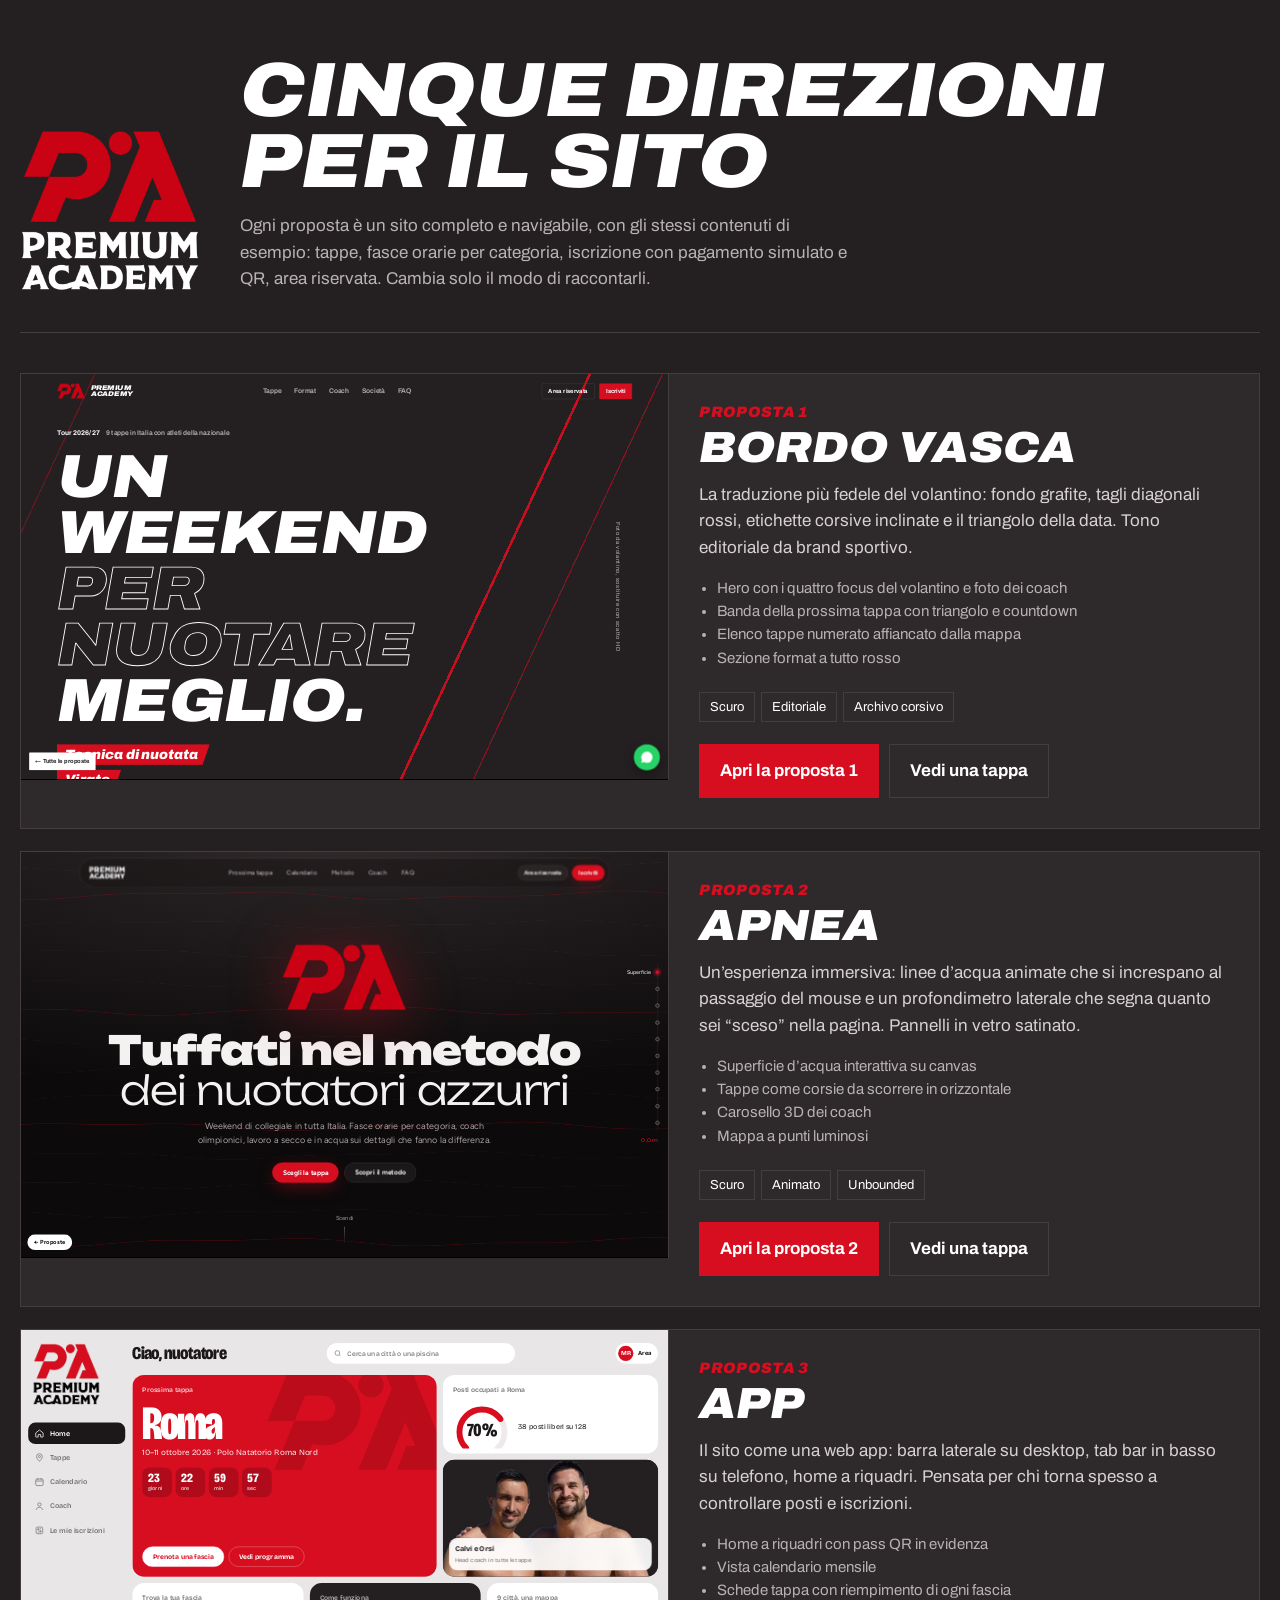
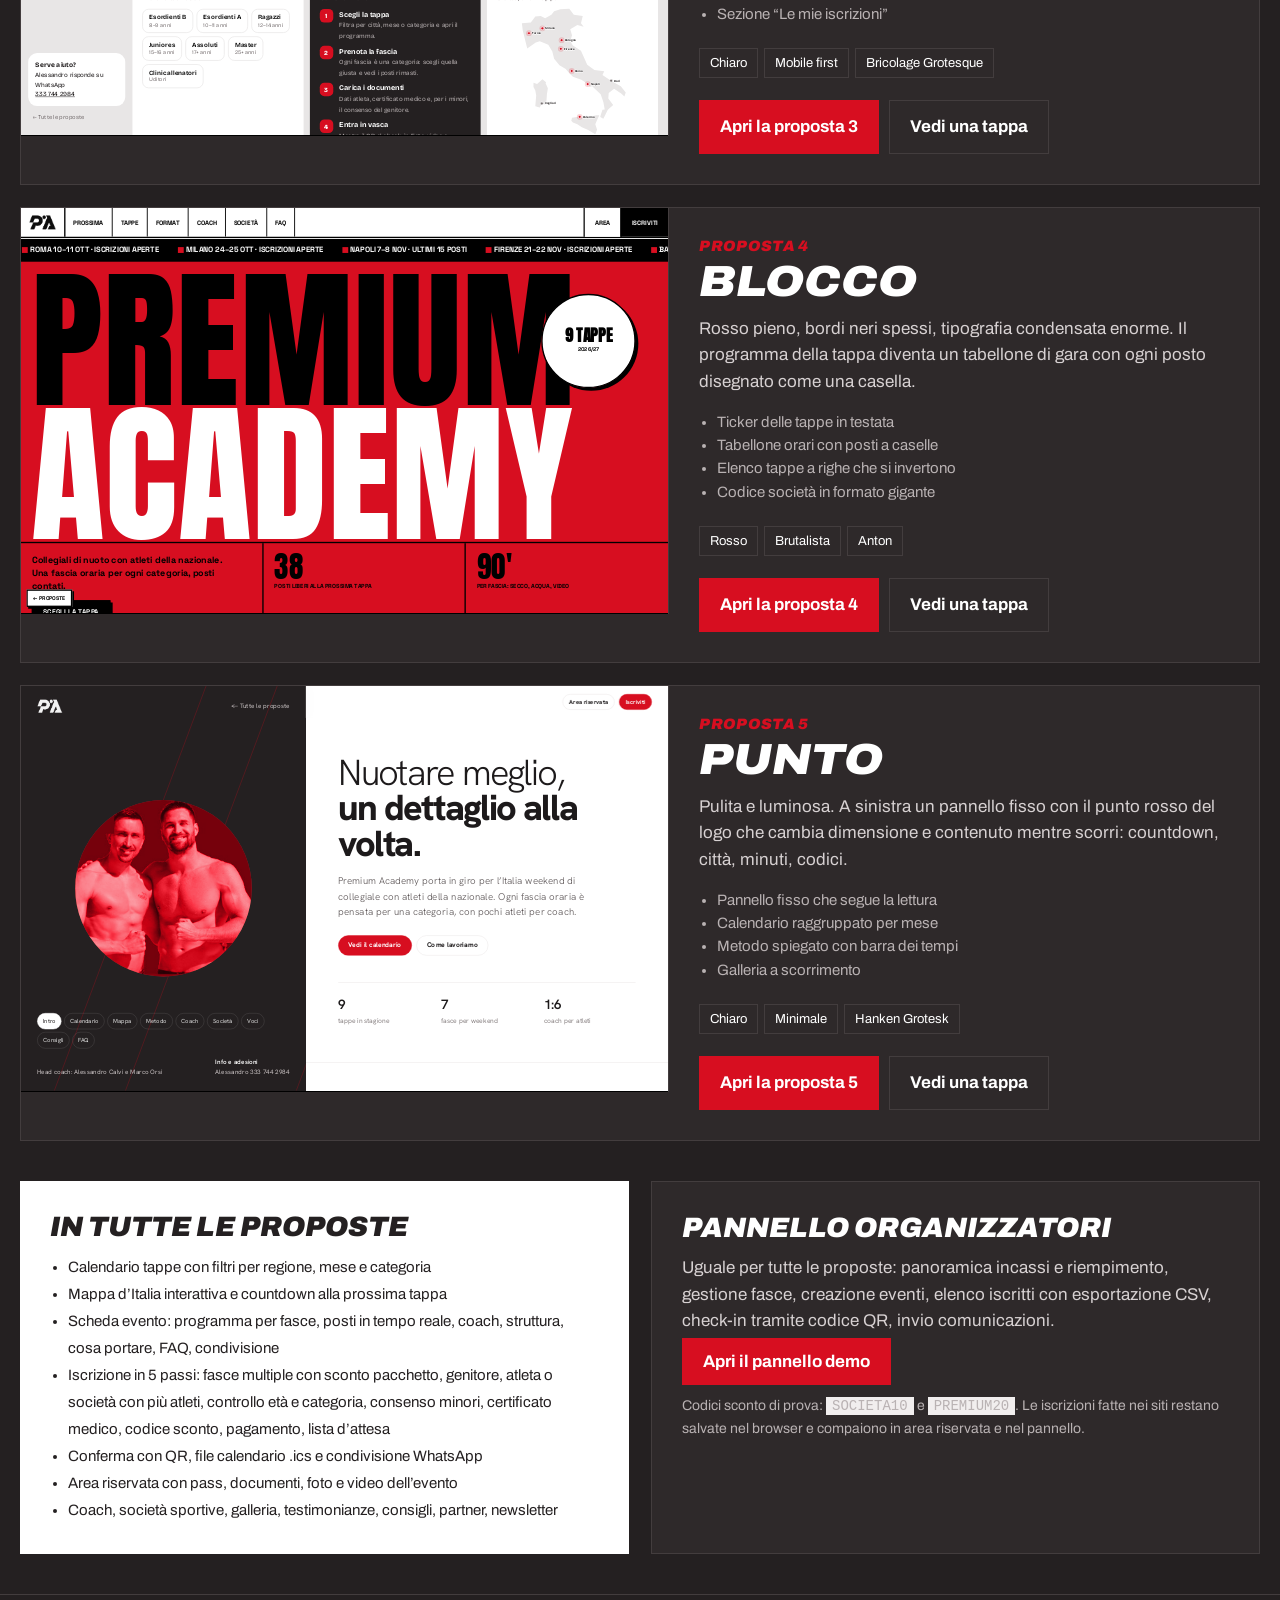
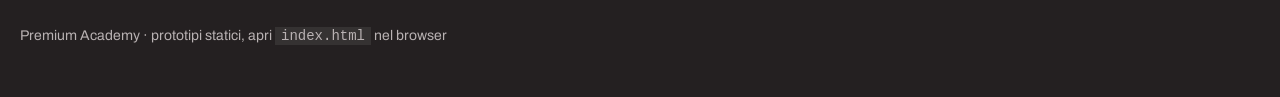
==== index.html @ de27ae6e "Initial commit" ====
<!doctype html>
<html lang="it">
<head>
<meta charset="utf-8">
<meta name="viewport" content="width=device-width, initial-scale=1">
<title>Premium Academy · Proposte sito</title>
<link rel="icon" href="assets/img/mark.png">
<link rel="preconnect" href="https://fonts.googleapis.com"><link rel="preconnect" href="https://fonts.gstatic.com" crossorigin>
<link href="https://fonts.googleapis.com/css2?family=Archivo:ital,wdth,wght@0,62..125,400..900;1,62..125,700..900&display=swap" rel="stylesheet">
<style>
:root{--g:#242021;--g2:#2e292a;--red:#d70e20;--fog:#b9b2b3;--line:#433d3e}
*{box-sizing:border-box}
body{margin:0;background:var(--g);color:#fff;font:400 17px/1.55 'Archivo',system-ui,sans-serif;-webkit-font-smoothing:antialiased}
a{color:inherit}
.wrap{width:min(1240px,100% - 40px);margin:auto}
header{padding:56px 0 40px;display:grid;grid-template-columns:auto 1fr;gap:40px;align-items:end;border-bottom:1px solid var(--line)}
header img{width:180px;display:block}
header h1{font:900 italic clamp(40px,6vw,86px)/.92 'Archivo';font-stretch:112%;text-transform:uppercase;margin:0 0 16px}
header p{margin:0;color:var(--fog);max-width:62ch}
@media (max-width:760px){header{grid-template-columns:1fr;gap:20px}header img{width:130px}}
.list{display:grid;gap:22px;padding:40px 0}
.p{display:grid;grid-template-columns:1.1fr 1fr;gap:0;background:var(--g2);border:1px solid var(--line);overflow:hidden}
.prev{position:relative;aspect-ratio:16/10;overflow:hidden;background:#000;border-right:1px solid var(--line)}
.prev iframe{position:absolute;left:0;top:0;width:1440px;height:900px;border:0;transform-origin:0 0;pointer-events:none}
.prev a{position:absolute;inset:0;z-index:2}
.info{padding:30px;display:flex;flex-direction:column}
.info .n{font:900 italic 15px 'Archivo';color:var(--red);text-transform:uppercase;letter-spacing:.02em}
.info h2{font:900 italic clamp(30px,3.4vw,46px)/1 'Archivo';font-stretch:110%;text-transform:uppercase;margin:6px 0 12px}
.info p{margin:0 0 16px;color:#d7d1d2}
.info ul{margin:0 0 22px;padding-left:18px;color:var(--fog);font-size:15px}
.info .tags{display:flex;gap:6px;flex-wrap:wrap;margin-bottom:22px}
.info .tags span{font-size:13px;border:1px solid var(--line);padding:4px 10px}
.btns{display:flex;gap:10px;margin-top:auto;flex-wrap:wrap}
.btn{background:var(--red);color:#fff;text-decoration:none;font-weight:700;padding:13px 20px;border:1px solid var(--red)}
.btn:hover{background:#a50a18}
.btn.g{background:none;border-color:var(--line)}
.btn.g:hover{border-color:#fff}
@media (max-width:900px){.p{grid-template-columns:1fr}.prev{border-right:0;border-bottom:1px solid var(--line)}}
.extra{display:grid;grid-template-columns:1fr 1fr;gap:22px;padding:0 0 40px}
.box{background:#fff;color:var(--g);padding:30px}
.box.dark{background:var(--g2);color:#fff;border:1px solid var(--line)}
.box h3{font:900 italic 28px 'Archivo';text-transform:uppercase;margin:0 0 12px}
.box ul{padding-left:18px;margin:0;font-size:15px;line-height:1.8}
@media (max-width:900px){.extra{grid-template-columns:1fr}}
footer{padding:30px 0 50px;color:var(--fog);font-size:14px;border-top:1px solid var(--line)}
code{background:rgba(255,255,255,.08);padding:1px 6px}
.box code{background:#f1eeee}
</style>
</head>
<body>
<div class="wrap">
  <header>
    <img src="assets/img/logo-light.png" alt="Premium Academy">
    <div><h1>Cinque direzioni per il sito</h1><p>Ogni proposta è un sito completo e navigabile, con gli stessi contenuti di esempio: tappe, fasce orarie per categoria, iscrizione con pagamento simulato e QR, area riservata. Cambia solo il modo di raccontarli.</p></div>
  </header>

  <div class="list" id="list"></div>

  <div class="extra">
    <div class="box">
      <h3>In tutte le proposte</h3>
      <ul>
        <li>Calendario tappe con filtri per regione, mese e categoria</li>
        <li>Mappa d’Italia interattiva e countdown alla prossima tappa</li>
        <li>Scheda evento: programma per fasce, posti in tempo reale, coach, struttura, cosa portare, FAQ, condivisione</li>
        <li>Iscrizione in 5 passi: fasce multiple con sconto pacchetto, genitore, atleta o società con più atleti, controllo età e categoria, consenso minori, certificato medico, codice sconto, pagamento, lista d’attesa</li>
        <li>Conferma con QR, file calendario .ics e condivisione WhatsApp</li>
        <li>Area riservata con pass, documenti, foto e video dell’evento</li>
        <li>Coach, società sportive, galleria, testimonianze, consigli, partner, newsletter</li>
      </ul>
    </div>
    <div class="box dark">
      <h3>Pannello organizzatori</h3>
      <p style="color:#d7d1d2;margin:0 0 14px">Uguale per tutte le proposte: panoramica incassi e riempimento, gestione fasce, creazione eventi, elenco iscritti con esportazione CSV, check-in tramite codice QR, invio comunicazioni.</p>
      <a class="btn" href="admin/index.html">Apri il pannello demo</a>
      <p style="color:var(--fog);font-size:14px;margin:20px 0 0">Codici sconto di prova: <code>SOCIETA10</code> e <code>PREMIUM20</code>. Le iscrizioni fatte nei siti restano salvate nel browser e compaiono in area riservata e nel pannello.</p>
    </div>
  </div>

</div>
<footer><div class="wrap">Premium Academy · prototipi statici, apri <code>index.html</code> nel browser</div></footer>

<script>
const P=[
  {n:'Proposta 1',slug:'proposta-1',t:'Bordo vasca',d:'La traduzione più fedele del volantino: fondo grafite, tagli diagonali rossi, etichette corsive inclinate e il triangolo della data. Tono editoriale da brand sportivo.',f:['Hero con i quattro focus del volantino e foto dei coach','Banda della prossima tappa con triangolo e countdown','Elenco tappe numerato affiancato dalla mappa','Sezione format a tutto rosso'],tags:['Scuro','Editoriale','Archivo corsivo']},
  {n:'Proposta 2',slug:'proposta-2',t:'Apnea',d:'Un’esperienza immersiva: linee d’acqua animate che si increspano al passaggio del mouse e un profondimetro laterale che segna quanto sei “sceso” nella pagina. Pannelli in vetro satinato.',f:['Superficie d’acqua interattiva su canvas','Tappe come corsie da scorrere in orizzontale','Carosello 3D dei coach','Mappa a punti luminosi'],tags:['Scuro','Animato','Unbounded']},
  {n:'Proposta 3',slug:'proposta-3',t:'App',d:'Il sito come una web app: barra laterale su desktop, tab bar in basso su telefono, home a riquadri. Pensata per chi torna spesso a controllare posti e iscrizioni.',f:['Home a riquadri con pass QR in evidenza','Vista calendario mensile','Schede tappa con riempimento di ogni fascia','Sezione “Le mie iscrizioni”'],tags:['Chiaro','Mobile first','Bricolage Grotesque']},
  {n:'Proposta 4',slug:'proposta-4',t:'Blocco',d:'Rosso pieno, bordi neri spessi, tipografia condensata enorme. Il programma della tappa diventa un tabellone di gara con ogni posto disegnato come una casella.',f:['Ticker delle tappe in testata','Tabellone orari con posti a caselle','Elenco tappe a righe che si invertono','Codice società in formato gigante'],tags:['Rosso','Brutalista','Anton']},
  {n:'Proposta 5',slug:'proposta-5',t:'Punto',d:'Pulita e luminosa. A sinistra un pannello fisso con il punto rosso del logo che cambia dimensione e contenuto mentre scorri: countdown, città, minuti, codici.',f:['Pannello fisso che segue la lettura','Calendario raggruppato per mese','Metodo spiegato con barra dei tempi','Galleria a scorrimento'],tags:['Chiaro','Minimale','Hanken Grotesk']}
];
const list=document.getElementById('list');
list.innerHTML=P.map(p=>`<article class="p">
  <div class="prev"><iframe src="${p.slug}/index.html" title="Anteprima ${p.n}" loading="lazy" tabindex="-1" aria-hidden="true"></iframe><a href="${p.slug}/index.html" aria-label="Apri ${p.n}"></a></div>
  <div class="info"><span class="n">${p.n}</span><h2>${p.t}</h2><p>${p.d}</p><ul>${p.f.map(x=>`<li>${x}</li>`).join('')}</ul><div class="tags">${p.tags.map(x=>`<span>${x}</span>`).join('')}</div>
  <div class="btns"><a class="btn" href="${p.slug}/index.html">Apri la ${p.n.toLowerCase()}</a><a class="btn g" href="${p.slug}/index.html#evento=roma-2026">Vedi una tappa</a></div></div></article>`).join('');
function fit(){document.querySelectorAll('.prev').forEach(b=>{b.querySelector('iframe').style.transform=`scale(${b.clientWidth/1440})`})}
addEventListener('resize',fit);fit();
</script>
</body>
</html>
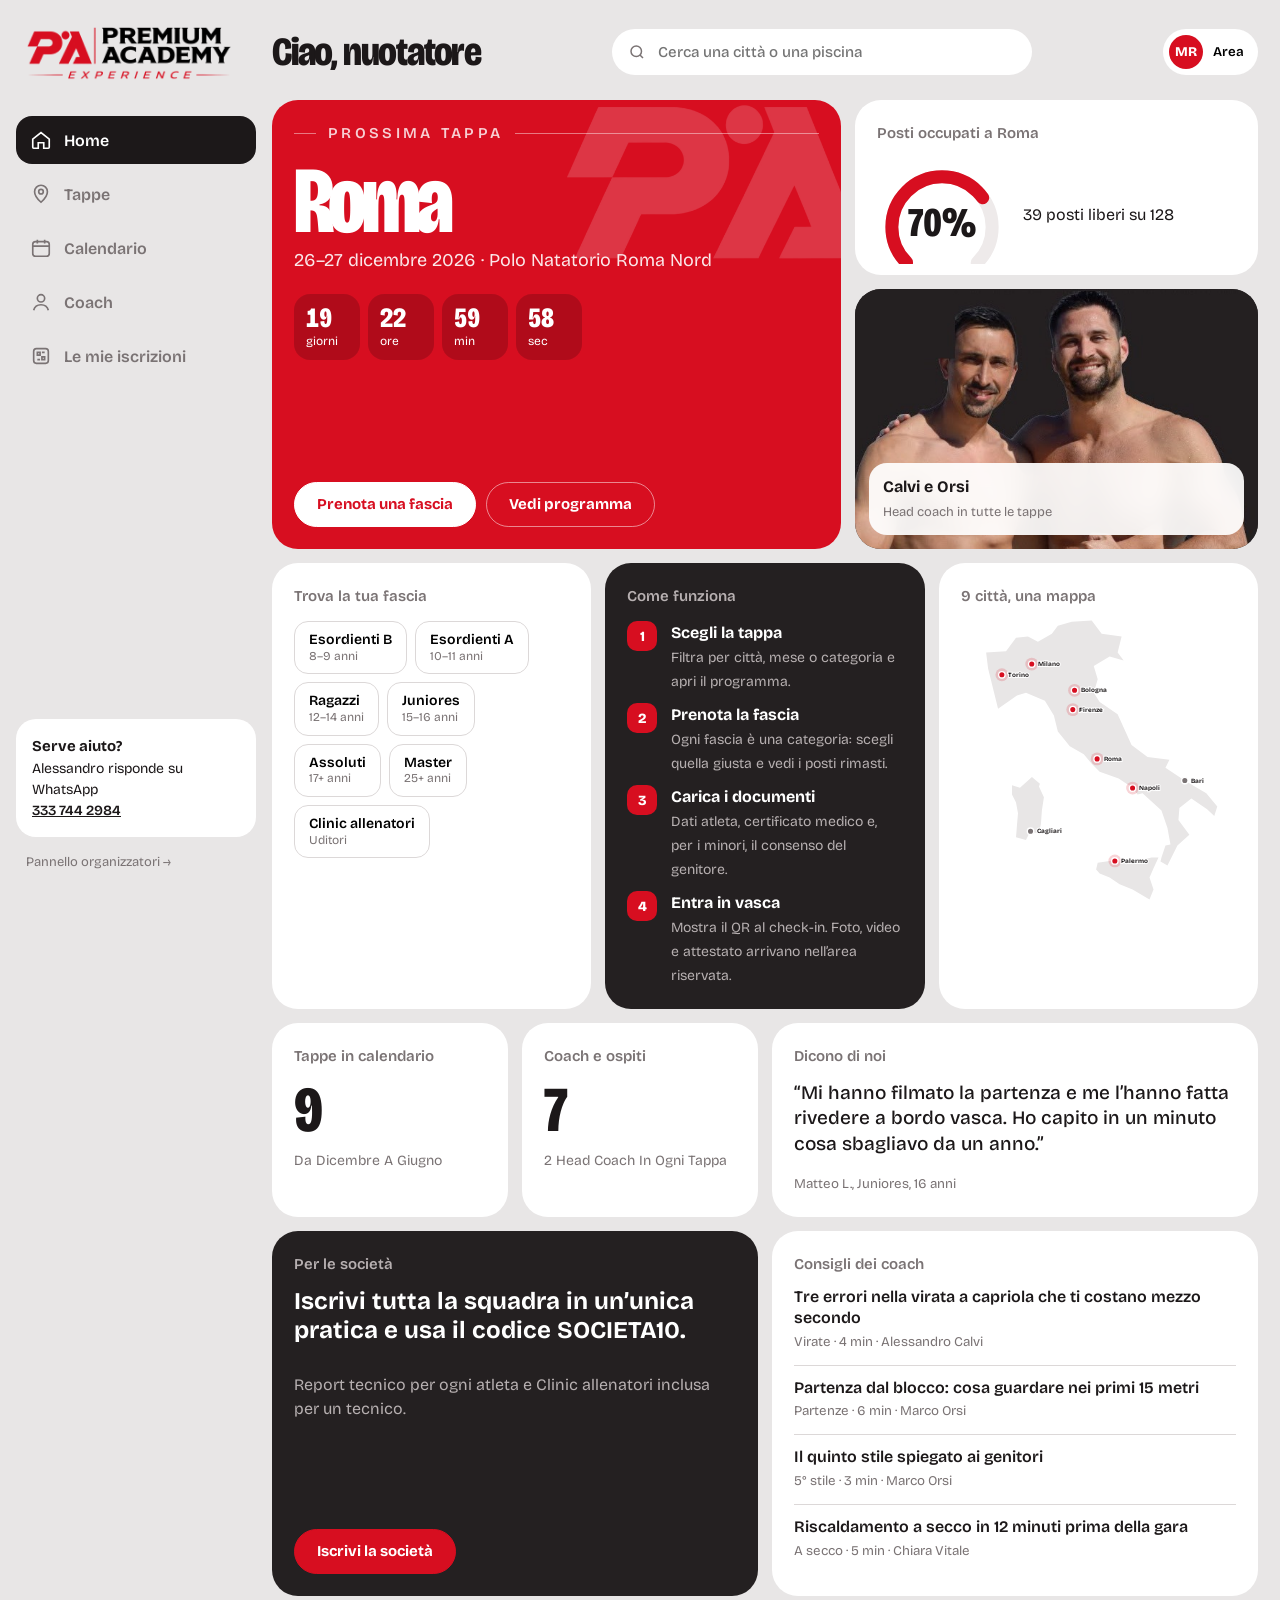
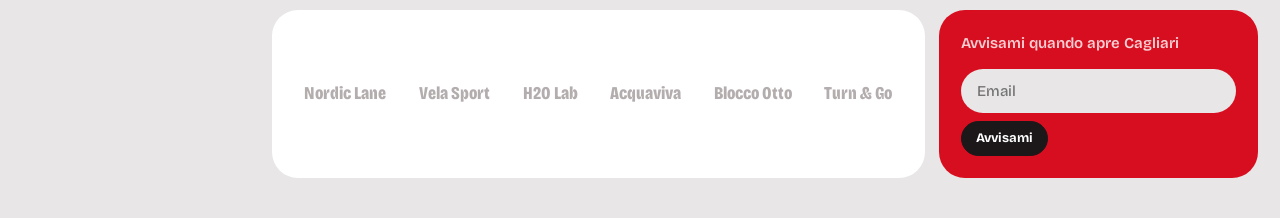
==== commit bda168a6: "pa" ====
--- a/index.html
+++ b/index.html
@@ -2,99 +2,379 @@
 <html lang="it">
 <head>
 <meta charset="utf-8">
-<meta name="viewport" content="width=device-width, initial-scale=1">
-<title>Premium Academy · Proposte sito</title>
+<meta name="viewport" content="width=device-width, initial-scale=1, viewport-fit=cover">
+<meta name="theme-color" content="#e8e6e6">
+<title>Premium Academy Experience · Collegiali di nuoto in Italia</title>
+<meta name="description" content="Weekend di collegiale con atleti della nazionale, in tutta Italia. Ogni fascia oraria è dedicata a una categoria: scegli la tappa e prenota il tuo posto in vasca.">
+<meta property="og:title" content="Premium Academy Experience">
+<meta property="og:description" content="Collegiali di nuoto in tutta Italia con atleti della nazionale. Scegli la tappa e prenota la fascia della tua categoria.">
+<meta property="og:image" content="assets/img/logo-dark.png">
+<meta property="og:type" content="website">
 <link rel="icon" href="assets/img/mark.png">
 <link rel="preconnect" href="https://fonts.googleapis.com"><link rel="preconnect" href="https://fonts.gstatic.com" crossorigin>
-<link href="https://fonts.googleapis.com/css2?family=Archivo:ital,wdth,wght@0,62..125,400..900;1,62..125,700..900&display=swap" rel="stylesheet">
+<link href="https://fonts.googleapis.com/css2?family=Bricolage+Grotesque:opsz,wdth,wght@12..96,75..100,400..800&display=swap" rel="stylesheet">
+<link rel="stylesheet" href="assets/css/core.css">
 <style>
-:root{--g:#242021;--g2:#2e292a;--red:#d70e20;--fog:#b9b2b3;--line:#433d3e}
+:root{
+  --paper:#e8e6e6; --tile:#fff; --ink:#1c1819; --graph:#242021; --red:#d70e20; --mute:#7a7374; --line:#dcd8d8;
+  --pa-bg:#fff; --pa-surface:#f1efef; --pa-fg:#1c1819; --pa-muted:#7a7374; --pa-line:#e3dfdf;
+  --pa-radius:28px; --pa-display:'Bricolage Grotesque',sans-serif; --pa-body:'Bricolage Grotesque',sans-serif; --pa-display-style:normal; --pa-display-weight:800;
+  --pa-map-land:#e8e6e6;
+  --r:26px;
+}
 *{box-sizing:border-box}
-body{margin:0;background:var(--g);color:#fff;font:400 17px/1.55 'Archivo',system-ui,sans-serif;-webkit-font-smoothing:antialiased}
+body{margin:0;background:var(--paper);color:var(--ink);font:400 16px/1.5 'Bricolage Grotesque',system-ui,sans-serif;-webkit-font-smoothing:antialiased;font-variation-settings:'opsz' 16}
 a{color:inherit}
-.wrap{width:min(1240px,100% - 40px);margin:auto}
-header{padding:56px 0 40px;display:grid;grid-template-columns:auto 1fr;gap:40px;align-items:end;border-bottom:1px solid var(--line)}
-header img{width:180px;display:block}
-header h1{font:900 italic clamp(40px,6vw,86px)/.92 'Archivo';font-stretch:112%;text-transform:uppercase;margin:0 0 16px}
-header p{margin:0;color:var(--fog);max-width:62ch}
-@media (max-width:760px){header{grid-template-columns:1fr;gap:20px}header img{width:130px}}
-.list{display:grid;gap:22px;padding:40px 0}
-.p{display:grid;grid-template-columns:1.1fr 1fr;gap:0;background:var(--g2);border:1px solid var(--line);overflow:hidden}
-.prev{position:relative;aspect-ratio:16/10;overflow:hidden;background:#000;border-right:1px solid var(--line)}
-.prev iframe{position:absolute;left:0;top:0;width:1440px;height:900px;border:0;transform-origin:0 0;pointer-events:none}
-.prev a{position:absolute;inset:0;z-index:2}
-.info{padding:30px;display:flex;flex-direction:column}
-.info .n{font:900 italic 15px 'Archivo';color:var(--red);text-transform:uppercase;letter-spacing:.02em}
-.info h2{font:900 italic clamp(30px,3.4vw,46px)/1 'Archivo';font-stretch:110%;text-transform:uppercase;margin:6px 0 12px}
-.info p{margin:0 0 16px;color:#d7d1d2}
-.info ul{margin:0 0 22px;padding-left:18px;color:var(--fog);font-size:15px}
-.info .tags{display:flex;gap:6px;flex-wrap:wrap;margin-bottom:22px}
-.info .tags span{font-size:13px;border:1px solid var(--line);padding:4px 10px}
-.btns{display:flex;gap:10px;margin-top:auto;flex-wrap:wrap}
-.btn{background:var(--red);color:#fff;text-decoration:none;font-weight:700;padding:13px 20px;border:1px solid var(--red)}
-.btn:hover{background:#a50a18}
-.btn.g{background:none;border-color:var(--line)}
-.btn.g:hover{border-color:#fff}
-@media (max-width:900px){.p{grid-template-columns:1fr}.prev{border-right:0;border-bottom:1px solid var(--line)}}
-.extra{display:grid;grid-template-columns:1fr 1fr;gap:22px;padding:0 0 40px}
-.box{background:#fff;color:var(--g);padding:30px}
-.box.dark{background:var(--g2);color:#fff;border:1px solid var(--line)}
-.box h3{font:900 italic 28px 'Archivo';text-transform:uppercase;margin:0 0 12px}
-.box ul{padding-left:18px;margin:0;font-size:15px;line-height:1.8}
-@media (max-width:900px){.extra{grid-template-columns:1fr}}
-footer{padding:30px 0 50px;color:var(--fog);font-size:14px;border-top:1px solid var(--line)}
-code{background:rgba(255,255,255,.08);padding:1px 6px}
-.box code{background:#f1eeee}
+button{font-family:inherit}
+.app{display:grid;grid-template-columns:272px 1fr;min-height:100dvh}
+
+/* sidebar */
+.side{position:sticky;top:0;height:100dvh;padding:26px 16px 22px;display:flex;flex-direction:column;gap:6px}
+.side .logo{display:block;padding:0 10px 30px}
+.side .logo img{width:206px;display:block}
+.tab{display:flex;align-items:center;gap:12px;width:100%;padding:13px 14px;border-radius:16px;border:0;background:none;color:var(--mute);font-size:16px;font-weight:600;cursor:pointer;text-align:left}
+.tab svg{width:22px;height:22px;flex:none;stroke:currentColor;fill:none;stroke-width:1.8}
+.tab:hover{color:var(--ink);background:rgba(0,0,0,.04)}
+.tab[aria-current="page"]{background:var(--ink);color:#fff}
+.side .bottom{margin-top:auto;display:grid;gap:10px}
+.side .help{background:var(--tile);border-radius:20px;padding:16px;font-size:14px}
+.side .help b{display:block;font-size:15px}
+.side .help a{font-weight:600}
+.back{font-size:13px;color:var(--mute);text-decoration:none;padding:6px 10px}
+.back:hover{color:var(--red)}
+
+main{padding:22px 22px 40px 0;min-width:0}
+.top{display:flex;align-items:center;justify-content:space-between;gap:16px;margin-bottom:18px}
+.top h1{margin:0;font-size:clamp(28px,3.2vw,40px);font-weight:800;letter-spacing:-.03em;font-variation-settings:'opsz' 96,'wdth' 85}
+.top .search{flex:1;max-width:420px;position:relative}
+.top .search input{width:100%;padding:14px 18px 14px 46px;border-radius:999px;border:0;background:var(--tile);font:500 15px 'Bricolage Grotesque';color:var(--ink)}
+.top .search svg{position:absolute;left:16px;top:50%;transform:translateY(-50%);width:18px;stroke:var(--mute);fill:none;stroke-width:2}
+.me{display:flex;align-items:center;gap:10px;background:var(--tile);border:0;padding:6px 14px 6px 6px;border-radius:999px;cursor:pointer;font-weight:600}
+.me i{width:34px;height:34px;border-radius:50%;background:var(--red);color:#fff;display:grid;place-items:center;font-style:normal;font-weight:800}
+
+.view{display:none}
+.view.is-on{display:block;animation:vin .35s cubic-bezier(.2,.8,.2,1)}
+@keyframes vin{from{opacity:0;transform:translateY(8px)}}
+
+/* bento */
+.bento{display:grid;grid-template-columns:repeat(12,1fr);grid-auto-rows:minmax(118px,auto);gap:14px}
+.t{background:var(--tile);border-radius:var(--r);padding:22px;position:relative;overflow:hidden;min-width:0}
+.t h2{margin:0;font-size:15px;font-weight:600;color:var(--mute)}
+.t.dark{background:var(--graph);color:#fff}
+.t.dark h2{color:#b7b0b1}
+.t.red{background:var(--red);color:#fff}
+.t.red h2{color:rgba(255,255,255,.8)}
+.t.link{cursor:pointer;transition:transform .2s}
+.t.link:hover{transform:translateY(-3px)}
+.span-7{grid-column:span 7}.span-5{grid-column:span 5}.span-4{grid-column:span 4}.span-3{grid-column:span 3}.span-8{grid-column:span 8}.span-6{grid-column:span 6}
+.row-2{grid-row:span 2}.row-3{grid-row:span 3}
+
+.hero-t{display:flex;flex-direction:column;justify-content:space-between;min-height:390px}
+.hero-t .city{font-size:clamp(56px,7.4vw,118px);font-weight:800;line-height:.85;letter-spacing:-.05em;font-variation-settings:'opsz' 96,'wdth' 75;margin:16px 0 6px}
+.hero-t .sub{font-size:18px;opacity:.9}
+.hero-t .mark{position:absolute;right:-30px;top:-14px;width:54%;opacity:.17}
+/* ripresa del filetto "— EXPERIENCE —" del marchio */
+.rule{display:flex;align-items:center;gap:12px;margin:0;font-size:13px;font-weight:600;letter-spacing:.22em;text-transform:uppercase;color:rgba(255,255,255,.9)}
+.rule::before,.rule::after{content:'';height:1px;background:currentColor;opacity:.55}
+.rule::before{width:22px;flex:none}
+.rule::after{flex:1}
+.cd{display:flex;gap:8px;margin:20px 0}
+.cd div{background:rgba(0,0,0,.18);border-radius:16px;padding:10px 12px;min-width:66px;font-size:12px}
+.cd b{display:block;font-size:28px;font-weight:800;line-height:1;font-variant-numeric:tabular-nums;font-variation-settings:'wdth' 75}
+.hero-t .act{display:flex;gap:10px;flex-wrap:wrap}
+.hero-t .pa-btn{background:#fff;color:var(--red);border-color:#fff}
+.hero-t .pa-btn.is-ghost{background:transparent;color:#fff;border-color:rgba(255,255,255,.5)}
+
+.gauge{display:grid;place-items:center;height:100%;padding-top:6px}
+.gauge svg{width:100%;max-width:220px}
+.gauge .v{font-size:44px;font-weight:800;fill:var(--ink);font-variation-settings:'wdth' 75}
+.gauge p{margin:4px 0 0;text-align:center;color:var(--mute);font-size:14px}
+.gauge-h .gauge{grid-template-columns:130px 1fr;justify-items:start;gap:16px;align-items:center}.gauge-h .gauge p{text-align:left;font-size:16px;color:var(--ink)}
+@media (max-width:860px){.gauge-h .gauge{grid-template-columns:1fr;justify-items:center}.gauge-h .gauge p{text-align:center}}
+
+.photo-t{padding:0;min-height:260px;background:#2b2728}
+.photo-t img{width:100%;height:100%;object-fit:cover;object-position:top;display:block;position:absolute;inset:0}
+.photo-t .cap{position:absolute;left:14px;right:14px;bottom:14px;background:rgba(255,255,255,.92);backdrop-filter:blur(10px);border-radius:18px;padding:12px 14px;color:var(--ink)}
+.photo-t .cap b{display:block}
+.photo-t .cap span{font-size:13px;color:var(--mute)}
+
+.cats{display:flex;flex-wrap:wrap;gap:8px;margin-top:14px}
+.cats button{border:1px solid var(--line);background:none;padding:10px 14px;border-radius:14px;font-size:14px;font-weight:600;cursor:pointer;text-align:left;line-height:1.2}
+.cats button small{display:block;font-weight:400;color:var(--mute);font-size:12px}
+.cats button:hover{border-color:var(--ink)}
+
+.mini-map{height:100%;display:grid;grid-template-rows:auto 1fr}
+.mini-map .pa-map{max-height:300px;margin:auto}
+.pa-pin-label{font-size:12px}
+
+.mine .row{display:flex;align-items:center;gap:12px;margin-top:14px}
+.mine .pa-qr{border-radius:10px;flex:none}
+.mine .row b{display:block;font-size:18px}
+.mine .row span{color:#b7b0b1;font-size:14px}
+
+.big-num{font-size:64px;font-weight:800;line-height:1;letter-spacing:-.04em;font-variation-settings:'wdth' 75;margin-top:10px}
+.quote-t p{font-size:19px;line-height:1.35;margin:12px 0 14px;font-weight:500}
+.quote-t small{color:var(--mute)}
+.steps-t ol{list-style:none;margin:14px 0 0;padding:0;display:grid;gap:10px;counter-reset:s}
+.steps-t li{counter-increment:s;display:grid;grid-template-columns:34px 1fr;gap:10px;align-items:start}
+.steps-t li::before{content:counter(s);width:30px;height:30px;border-radius:10px;background:var(--red);color:#fff;display:grid;place-items:center;font-weight:800;font-size:14px}
+.steps-t li b{display:block}
+.steps-t li span{color:#b7b0b1;font-size:14px}
+.news-t form{display:flex;gap:8px;margin-top:14px;flex-wrap:wrap}
+.news-t input{flex:1 1 180px;border:0;border-radius:999px;padding:13px 16px;font:500 15px 'Bricolage Grotesque';background:var(--paper)}
+.blog-t a{display:block;text-decoration:none;padding:12px 0;border-bottom:1px solid var(--line)}
+.blog-t a:last-child{border:0}
+.blog-t a b{display:block;font-weight:600;line-height:1.3}
+.blog-t a small{color:var(--mute)}
+.num-t p{margin:8px 0 0;color:var(--mute);font-size:14px;text-transform:capitalize}
+.club-t{display:flex;flex-direction:column}
+.club-t .pa-btn{align-self:flex-start;margin-top:auto}
+.spons-t{display:flex;align-items:center;justify-content:space-around;flex-wrap:wrap;gap:12px}
+.spons-t span{font-weight:800;color:#b3adae;font-size:18px;font-variation-settings:'wdth' 75}
+
+@media (max-width:1180px){
+  .span-7,.span-8{grid-column:span 12}.span-5,.span-4,.span-6{grid-column:span 6}.span-3{grid-column:span 6}
+  .row-3{grid-row:span 2}
+}
+
+/* vista tappe */
+.filterbar{display:flex;gap:8px;flex-wrap:wrap;margin-bottom:16px}
+.filterbar select{border:0;background:var(--tile);border-radius:999px;padding:12px 16px;font:600 14px 'Bricolage Grotesque';color:var(--ink)}
+.seg{display:inline-flex;background:var(--tile);border-radius:999px;padding:4px}
+.seg button{border:0;background:none;padding:9px 16px;border-radius:999px;font-weight:600;cursor:pointer;color:var(--mute)}
+.seg button[aria-pressed="true"]{background:var(--ink);color:#fff}
+.cards{display:grid;grid-template-columns:repeat(auto-fill,minmax(290px,1fr));gap:14px}
+.ecard{display:flex;flex-direction:column;border:0;text-align:left;cursor:pointer;padding:0;color:inherit}
+.ecard .head{display:flex;justify-content:space-between;align-items:flex-start;padding:20px 20px 0}
+.ecard .datebox{background:var(--paper);border-radius:18px;padding:10px 12px;text-align:center;min-width:72px}
+.ecard .datebox b{display:block;font-size:26px;font-weight:800;line-height:1;font-variation-settings:'wdth' 75}
+.ecard .datebox small{font-size:12px;font-weight:700;color:var(--red)}
+.ecard .body{padding:16px 20px 20px}
+.ecard h3{margin:0;font-size:30px;font-weight:800;letter-spacing:-.03em;font-variation-settings:'wdth' 80}
+.ecard p{margin:2px 0 14px;color:var(--mute);font-size:14px}
+.ecard .slotsmini{display:flex;gap:4px;margin-bottom:10px}
+.ecard .slotsmini i{flex:1;height:26px;border-radius:6px;background:var(--paper);position:relative;overflow:hidden}
+.ecard .slotsmini i::after{content:'';position:absolute;left:0;bottom:0;right:0;height:var(--h);background:var(--red);opacity:.85}
+.ecard .foot{display:flex;justify-content:space-between;align-items:center;font-size:14px;color:var(--mute)}
+.ecard .foot b{color:var(--ink)}
+.list-empty{padding:40px;background:var(--tile);border-radius:var(--r);text-align:center}
+
+/* calendario */
+.cal{display:grid;grid-template-columns:1fr 340px;gap:14px}
+.cal-head{display:flex;justify-content:space-between;align-items:center;margin-bottom:14px}
+.cal-head h2{margin:0;font-size:28px;text-transform:capitalize;font-weight:800;color:var(--ink)}
+.cal-head div{display:flex;gap:6px}
+.cal-head button{width:42px;height:42px;border-radius:50%;border:0;background:var(--paper);font-size:18px;cursor:pointer}
+.grid7{display:grid;grid-template-columns:repeat(7,1fr);gap:6px}
+.grid7 .dn{font-size:12px;color:var(--mute);text-align:center;padding:6px 0;font-weight:600}
+.day{aspect-ratio:1;border-radius:14px;display:flex;flex-direction:column;justify-content:space-between;padding:8px;font-weight:600;font-size:14px;background:var(--paper);border:0;text-align:left;min-width:0}
+.day.out{background:none;color:#c9c4c4}
+.day.ev{background:var(--red);color:#fff;cursor:pointer}
+.day.ev.past{background:var(--graph)}
+.day.ev small{font-size:11px;font-weight:600;overflow:hidden;text-overflow:ellipsis;white-space:nowrap}
+.day.today{box-shadow:inset 0 0 0 2px var(--ink)}
+.agenda h2{margin:0 0 10px}
+.agenda button{display:grid;grid-template-columns:52px 1fr;gap:12px;align-items:center;width:100%;border:0;background:none;padding:10px 0;border-bottom:1px solid var(--line);text-align:left;cursor:pointer}
+.agenda button b{font-size:22px;font-weight:800;text-align:center;line-height:1}
+.agenda button b small{display:block;font-size:11px;color:var(--red)}
+.agenda button span{font-weight:600}
+.agenda button span small{display:block;color:var(--mute);font-weight:400}
+@media (max-width:1100px){.cal{grid-template-columns:1fr}}
+
+/* coach view */
+.coachgrid{display:grid;grid-template-columns:repeat(auto-fill,minmax(230px,1fr));gap:14px}
+.ccard{padding:10px;cursor:pointer}
+.ccard .pa-avatar{border-radius:20px;aspect-ratio:1}
+.ccard h3{margin:12px 8px 0;font-size:20px;font-weight:800}
+.ccard p{margin:2px 8px 6px;color:var(--mute);font-size:14px}
+.ccard .st{display:flex;gap:6px;margin:8px;flex-wrap:wrap}
+.ccard .st span{background:var(--paper);border-radius:10px;padding:5px 9px;font-size:12px}
+.ccard .st span b{font-weight:800}
+
+/* profilo */
+.prof{display:grid;grid-template-columns:1fr 1fr;gap:14px}
+@media (max-width:1000px){.prof{grid-template-columns:1fr}}
+
+/* mobile: tab bar in basso */
+@media (max-width:860px){
+  .app{grid-template-columns:1fr}
+  .side{position:fixed;top:auto;bottom:0;left:0;right:0;height:auto;z-index:80;flex-direction:row;padding:8px 10px calc(8px + env(safe-area-inset-bottom));background:rgba(255,255,255,.9);backdrop-filter:blur(16px);border-top:1px solid var(--line);justify-content:space-around;gap:0}
+  .side .logo,.side .bottom{display:none}
+  .tab{flex-direction:column;gap:3px;font-size:11px;padding:6px 8px;width:auto;border-radius:12px}
+  .tab[aria-current="page"]{background:none;color:var(--red)}
+  main{padding:14px 12px 110px}
+  .top{flex-wrap:wrap;gap:10px 12px}
+  .mlogo{order:1}
+  .me{order:2;margin-left:auto}
+  .top h1{order:3;flex-basis:100%;font-size:26px}
+  .top .search{order:4;max-width:none;flex-basis:100%}
+  .bento{grid-template-columns:1fr 1fr;gap:10px}
+  .bento>.t{grid-column:span 2!important;grid-row:auto!important}
+  .bento>.t.half{grid-column:span 1!important}
+  .t{padding:18px;border-radius:22px}
+  .hero-t{min-height:340px}
+  .big-num{font-size:44px}
+  .mlogo{display:block!important}
+}
+.mlogo{display:none;height:36px;width:auto}
 </style>
 </head>
 <body>
-<div class="wrap">
-  <header>
-    <img src="assets/img/logo-light.png" alt="Premium Academy">
-    <div><h1>Cinque direzioni per il sito</h1><p>Ogni proposta è un sito completo e navigabile, con gli stessi contenuti di esempio: tappe, fasce orarie per categoria, iscrizione con pagamento simulato e QR, area riservata. Cambia solo il modo di raccontarli.</p></div>
-  </header>
-
-  <div class="list" id="list"></div>
-
-  <div class="extra">
-    <div class="box">
-      <h3>In tutte le proposte</h3>
-      <ul>
-        <li>Calendario tappe con filtri per regione, mese e categoria</li>
-        <li>Mappa d’Italia interattiva e countdown alla prossima tappa</li>
-        <li>Scheda evento: programma per fasce, posti in tempo reale, coach, struttura, cosa portare, FAQ, condivisione</li>
-        <li>Iscrizione in 5 passi: fasce multiple con sconto pacchetto, genitore, atleta o società con più atleti, controllo età e categoria, consenso minori, certificato medico, codice sconto, pagamento, lista d’attesa</li>
-        <li>Conferma con QR, file calendario .ics e condivisione WhatsApp</li>
-        <li>Area riservata con pass, documenti, foto e video dell’evento</li>
-        <li>Coach, società sportive, galleria, testimonianze, consigli, partner, newsletter</li>
-      </ul>
+<div class="app">
+  <nav class="side" aria-label="Sezioni app">
+    <a class="logo" href="#" data-go="home" aria-label="Premium Academy Experience, vai alla home"><img src="assets/img/logo-dark.png" alt="Premium Academy Experience"></a>
+    <button class="tab" data-go="home"><svg viewBox="0 0 24 24"><path d="M3 11l9-7 9 7v9a1 1 0 0 1-1 1h-5v-6H9v6H4a1 1 0 0 1-1-1z"/></svg>Home</button>
+    <button class="tab" data-go="tappe"><svg viewBox="0 0 24 24"><path d="M12 21s-7-6.2-7-11.5A7 7 0 0 1 19 9.5C19 14.8 12 21 12 21z"/><circle cx="12" cy="9.5" r="2.5"/></svg>Tappe</button>
+    <button class="tab" data-go="calendario"><svg viewBox="0 0 24 24"><rect x="3" y="5" width="18" height="16" rx="3"/><path d="M3 10h18M8 3v4M16 3v4"/></svg>Calendario</button>
+    <button class="tab" data-go="coach"><svg viewBox="0 0 24 24"><circle cx="12" cy="8" r="4"/><path d="M4 21c1-4 4-6 8-6s7 2 8 6"/></svg>Coach</button>
+    <button class="tab" data-go="profilo"><svg viewBox="0 0 24 24"><rect x="4" y="4" width="16" height="16" rx="3"/><path d="M8 8h3v3H8zM13 13h3v3h-3zM13 8h3M8 16h3"/></svg>Le mie iscrizioni</button>
+    <div class="bottom">
+      <div class="help"><b>Serve aiuto?</b>Alessandro risponde su WhatsApp<br><a href="https://wa.me/393337442984" target="_blank" rel="noopener">333 744 2984</a></div>
+      <a class="back" href="admin/index.html">Pannello organizzatori →</a>
     </div>
-    <div class="box dark">
-      <h3>Pannello organizzatori</h3>
-      <p style="color:#d7d1d2;margin:0 0 14px">Uguale per tutte le proposte: panoramica incassi e riempimento, gestione fasce, creazione eventi, elenco iscritti con esportazione CSV, check-in tramite codice QR, invio comunicazioni.</p>
-      <a class="btn" href="admin/index.html">Apri il pannello demo</a>
-      <p style="color:var(--fog);font-size:14px;margin:20px 0 0">Codici sconto di prova: <code>SOCIETA10</code> e <code>PREMIUM20</code>. Le iscrizioni fatte nei siti restano salvate nel browser e compaiono in area riservata e nel pannello.</p>
+  </nav>
+
+  <main>
+    <div class="top">
+      <img class="mlogo" src="assets/img/logo-dark.png" alt="Premium Academy Experience">
+      <h1 id="vtitle">Ciao, nuotatore</h1>
+      <label class="search"><svg viewBox="0 0 24 24"><circle cx="11" cy="11" r="7"/><path d="M20 20l-4-4"/></svg><input id="q" type="search" placeholder="Cerca una città o una piscina" aria-label="Cerca"></label>
+      <button class="me" data-pa="account"><i>MR</i><span>Area</span></button>
     </div>
-  </div>
-
+
+    <!-- HOME -->
+    <section class="view" data-view="home">
+      <div class="bento" id="bento"></div>
+    </section>
+
+    <!-- TAPPE -->
+    <section class="view" data-view="tappe">
+      <div class="filterbar">
+        <div class="seg" id="segStatus"><button aria-pressed="true" data-s="">Tutte</button><button aria-pressed="false" data-s="open">Con posti</button><button aria-pressed="false" data-s="soldout">Sold out</button></div>
+        <select id="fr" aria-label="Regione"><option value="">Tutte le regioni</option></select>
+        <select id="fc" aria-label="Categoria"><option value="">Tutte le categorie</option></select>
+        <select id="fm" aria-label="Mese"><option value="">Tutti i mesi</option></select>
+      </div>
+      <div class="cards" id="cards"></div>
+    </section>
+
+    <!-- CALENDARIO -->
+    <section class="view" data-view="calendario">
+      <div class="cal">
+        <div class="t"><div class="cal-head"><h2 id="calm"></h2><div><button id="cprev" aria-label="Mese precedente">‹</button><button id="cnext" aria-label="Mese successivo">›</button></div></div><div class="grid7" id="grid7"></div></div>
+        <div class="t agenda"><h2>Prossime tappe</h2><div id="agenda"></div></div>
+      </div>
+    </section>
+
+    <!-- COACH -->
+    <section class="view" data-view="coach"><div class="coachgrid" id="coachgrid"></div></section>
+
+    <!-- PROFILO -->
+    <section class="view" data-view="profilo">
+      <div class="prof">
+        <div class="t" id="myregs"></div>
+        <div class="t"><h2>Domande frequenti</h2><div id="faq" style="margin-top:10px"></div></div>
+      </div>
+    </section>
+  </main>
 </div>
-<footer><div class="wrap">Premium Academy · prototipi statici, apri <code>index.html</code> nel browser</div></footer>
-
+
+<script>window.PA_BASE='./'</script>
+<script src="assets/js/data.js"></script>
+<script src="assets/js/core.js"></script>
 <script>
-const P=[
-  {n:'Proposta 1',slug:'proposta-1',t:'Bordo vasca',d:'La traduzione più fedele del volantino: fondo grafite, tagli diagonali rossi, etichette corsive inclinate e il triangolo della data. Tono editoriale da brand sportivo.',f:['Hero con i quattro focus del volantino e foto dei coach','Banda della prossima tappa con triangolo e countdown','Elenco tappe numerato affiancato dalla mappa','Sezione format a tutto rosso'],tags:['Scuro','Editoriale','Archivo corsivo']},
-  {n:'Proposta 2',slug:'proposta-2',t:'Apnea',d:'Un’esperienza immersiva: linee d’acqua animate che si increspano al passaggio del mouse e un profondimetro laterale che segna quanto sei “sceso” nella pagina. Pannelli in vetro satinato.',f:['Superficie d’acqua interattiva su canvas','Tappe come corsie da scorrere in orizzontale','Carosello 3D dei coach','Mappa a punti luminosi'],tags:['Scuro','Animato','Unbounded']},
-  {n:'Proposta 3',slug:'proposta-3',t:'App',d:'Il sito come una web app: barra laterale su desktop, tab bar in basso su telefono, home a riquadri. Pensata per chi torna spesso a controllare posti e iscrizioni.',f:['Home a riquadri con pass QR in evidenza','Vista calendario mensile','Schede tappa con riempimento di ogni fascia','Sezione “Le mie iscrizioni”'],tags:['Chiaro','Mobile first','Bricolage Grotesque']},
-  {n:'Proposta 4',slug:'proposta-4',t:'Blocco',d:'Rosso pieno, bordi neri spessi, tipografia condensata enorme. Il programma della tappa diventa un tabellone di gara con ogni posto disegnato come una casella.',f:['Ticker delle tappe in testata','Tabellone orari con posti a caselle','Elenco tappe a righe che si invertono','Codice società in formato gigante'],tags:['Rosso','Brutalista','Anton']},
-  {n:'Proposta 5',slug:'proposta-5',t:'Punto',d:'Pulita e luminosa. A sinistra un pannello fisso con il punto rosso del logo che cambia dimensione e contenuto mentre scorri: countdown, città, minuti, codici.',f:['Pannello fisso che segue la lettura','Calendario raggruppato per mese','Metodo spiegato con barra dei tempi','Galleria a scorrimento'],tags:['Chiaro','Minimale','Hanken Grotesk']}
-];
-const list=document.getElementById('list');
-list.innerHTML=P.map(p=>`<article class="p">
-  <div class="prev"><iframe src="${p.slug}/index.html" title="Anteprima ${p.n}" loading="lazy" tabindex="-1" aria-hidden="true"></iframe><a href="${p.slug}/index.html" aria-label="Apri ${p.n}"></a></div>
-  <div class="info"><span class="n">${p.n}</span><h2>${p.t}</h2><p>${p.d}</p><ul>${p.f.map(x=>`<li>${x}</li>`).join('')}</ul><div class="tags">${p.tags.map(x=>`<span>${x}</span>`).join('')}</div>
-  <div class="btns"><a class="btn" href="${p.slug}/index.html">Apri la ${p.n.toLowerCase()}</a><a class="btn g" href="${p.slug}/index.html#evento=roma-2026">Vedi una tappa</a></div></div></article>`).join('');
-function fit(){document.querySelectorAll('.prev').forEach(b=>{b.querySelector('iframe').style.transform=`scale(${b.clientWidth/1440})`})}
-addEventListener('resize',fit);fit();
+(function(){
+  const {D,$,$$,esc,fmt,eur,cat,coach,eventInfo,filter,countdown,pad,italyMap,bindMap,avatar,photo,qr,faqHtml,bindFaq,store}=PA;
+  const titles={home:'Ciao, nuotatore',tappe:'Tutte le tappe',calendario:'Calendario',coach:'I coach',profilo:'Le mie iscrizioni'};
+  function go(v){
+    $$('.view').forEach(s=>s.classList.toggle('is-on',s.dataset.view===v));
+    $$('.tab').forEach(t=>t.dataset.go===v?t.setAttribute('aria-current','page'):t.removeAttribute('aria-current'));
+    $('#vtitle').textContent=titles[v];scrollTo(0,0);
+    if(v==='profilo')drawMine();
+  }
+  $$('[data-go]').forEach(b=>b.addEventListener('click',e=>{e.preventDefault();go(b.dataset.go)}));
+  $('#q').addEventListener('input',()=>{if(!$('[data-view="tappe"]').classList.contains('is-on'))go('tappe');drawCards()});
+
+  /* HOME bento */
+  const n=PA.nextOpen(),ni=eventInfo(n),regs=store.all(),mine=regs.find(r=>eventInfo(D.events.find(e=>e.id===r.eventId)).status!=='past');
+  const tq=D.testimonials[1];
+  const R=54,C=2*Math.PI*R,off=C*(1-ni.pct/100)*.75;
+  $('#bento').innerHTML=`
+    <article class="t red span-7 row-3 hero-t"><img class="mark" src="assets/img/mark-white.png" alt="">
+      <div><h2 class="rule">Prossima tappa</h2><div class="city">${esc(n.city)}</div><div class="sub">${fmt.range(n)} · ${esc(n.venue)}</div><div class="cd" id="cd"></div></div>
+      <div class="act"><button class="pa-btn" data-pa="register" data-id="${n.id}">Prenota una fascia</button><button class="pa-btn is-ghost" data-pa="event" data-id="${n.id}">Vedi programma</button></div></article>
+    <article class="t span-5 row-1 link half gauge-h" data-pa="event" data-id="${n.id}"><h2>Posti occupati a ${esc(n.city)}</h2>
+      <div class="gauge"><svg viewBox="0 0 140 110"><circle cx="70" cy="70" r="${R}" fill="none" stroke="#eeeaea" stroke-width="14" stroke-dasharray="${C*.75} ${C}" transform="rotate(135 70 70)" stroke-linecap="round"/><circle cx="70" cy="70" r="${R}" fill="none" stroke="#d70e20" stroke-width="14" stroke-dasharray="${C*.75-off} ${C}" transform="rotate(135 70 70)" stroke-linecap="round"/><text class="v" x="70" y="80" text-anchor="middle">${ni.pct}%</text></svg><p>${ni.left} posti liberi su ${ni.cap}</p></div></article>
+    <article class="t photo-t span-5 row-2 link half" data-go-coach><img src="assets/img/coaches-duo.jpg" alt="Calvi e Orsi"><div class="cap"><b>Calvi e Orsi</b><span>Head coach in tutte le tappe</span></div></article>
+    <article class="t span-4 row-2"><h2>Trova la tua fascia</h2><div class="cats">${D.categories.map(c=>`<button data-cat="${c.id}">${esc(c.label)}<small>${esc(c.ages)}</small></button>`).join('')}</div></article>
+    <article class="t dark span-4 row-2 ${mine?'mine':'steps-t'}">${mine?(()=>{const e=D.events.find(x=>x.id===mine.eventId);return `<h2>La tua prossima iscrizione</h2><div class="row">${qr(mine.code,90)}<div><b>${esc(e.city)}</b><span>${fmt.range(e)}<br>${mine.code}</span></div></div><button class="pa-btn is-sm" style="margin-top:16px" data-pa="account">Apri il pass</button>`})():`<h2>Come funziona</h2><ol>${D.steps.map(([t,p])=>`<li><div><b>${esc(t)}</b><span>${esc(p)}</span></div></li>`).join('')}</ol>`}</article>
+    <article class="t span-4 row-2 mini-map"><h2>${PA.upcoming().length} città, una mappa</h2><div id="mmap"></div></article>
+    <article class="t span-3 half num-t"><h2>Tappe in calendario</h2><div class="big-num">${PA.upcoming().length}</div><p>da ${fmt.month(PA.upcoming()[0].start)} a ${fmt.month(PA.upcoming()[PA.upcoming().length-1].start)}</p></article>
+    <article class="t span-3 half num-t"><h2>Coach e ospiti</h2><div class="big-num">${D.coaches.length}</div><p>2 head coach in ogni tappa</p></article>
+    <article class="t span-6 quote-t"><h2>Dicono di noi</h2><p>“${esc(tq.text)}”</p><small>${esc(tq.name)}, ${esc(tq.who)}</small></article>
+    <article class="t dark span-6 row-2 club-t"><h2>Per le società</h2><p style="font-size:24px;line-height:1.2;font-weight:700;margin:12px 0">Iscrivi tutta la squadra in un’unica pratica e usa il codice SOCIETA10.</p><p style="color:#b7b0b1">Report tecnico per ogni atleta e Clinic allenatori inclusa per un tecnico.</p><button class="pa-btn" data-pa="register">Iscrivi la società</button></article>
+    <article class="t span-6 row-2 blog-t"><h2>Consigli dei coach</h2>${D.articles.map(a=>`<a href="#" onclick="PA.toast('Demo: articolo del blog');return false"><b>${esc(a.title)}</b><small>${esc(a.tag)} · ${a.min} min · ${esc(coach(a.coach).name)}</small></a>`).join('')}</article>
+    <article class="t span-8 spons-t">${D.sponsors.map(s=>`<span>${esc(s)}</span>`).join('')}</article>
+    <article class="t red span-4 news-t"><h2>${(()=>{const sn=PA.upcoming().find(e=>eventInfo(e).status==='soon');return sn?`Avvisami quando apre ${esc(sn.city)}`:'Avvisami alla prossima apertura'})()}</h2><form data-newsletter><input type="email" placeholder="Email" aria-label="Email"><button class="pa-btn is-sm" style="background:#1c1819;border-color:#1c1819">Avvisami</button></form></article>`;
+  countdown(n.startDate,v=>$('#cd').innerHTML=`<div><b>${v.days}</b>giorni</div><div><b>${pad(v.hours)}</b>ore</div><div><b>${pad(v.minutes)}</b>min</div><div><b>${pad(v.seconds)}</b>sec</div>`);
+  $('#mmap').innerHTML=italyMap({pinR:6});bindMap($('#mmap'));
+  $('[data-go-coach]').onclick=()=>go('coach');
+  $$('[data-cat]').forEach(b=>b.onclick=()=>{$('#fc').value=b.dataset.cat;go('tappe');drawCards()});
+
+  /* TAPPE */
+  let fstat='';
+  PA.regions().forEach(r=>$('#fr').insertAdjacentHTML('beforeend',`<option>${esc(r)}</option>`));
+  PA.months().forEach(m=>$('#fm').insertAdjacentHTML('beforeend',`<option value="${m.key}">${m.label}</option>`));
+  D.categories.forEach(c=>$('#fc').insertAdjacentHTML('beforeend',`<option value="${c.id}">${esc(c.label)}</option>`));
+  ['#fr','#fc','#fm'].forEach(s=>$(s).onchange=drawCards);
+  $$('#segStatus button').forEach(b=>b.onclick=()=>{fstat=b.dataset.s;$$('#segStatus button').forEach(x=>x.setAttribute('aria-pressed',x===b));drawCards()});
+  function drawCards(){
+    let list=filter({q:$('#q').value,region:$('#fr').value,category:$('#fc').value,month:$('#fm').value});
+    if(fstat==='open')list=list.filter(e=>['open','last'].includes(eventInfo(e).status));
+    if(fstat==='soldout')list=list.filter(e=>eventInfo(e).status==='soldout');
+    $('#cards').innerHTML=list.length?list.map(e=>{const s=eventInfo(e);return `<button class="t ecard link" data-pa="event" data-id="${e.id}">
+      <div class="head"><div class="datebox"><small>${fmt.mon3(e.start)}</small><b>${e.startDate.getDate()}–${e.endDate.getDate()}</b></div><span class="pa-badge is-${s.status}">${esc(s.label)}</span></div>
+      <div class="body"><h3>${esc(e.city)}</h3><p>${esc(e.venue)} · ${esc(e.pool)}</p>
+      <div class="slotsmini" aria-label="Riempimento fasce">${e.slots.map(sl=>`<i title="${esc(cat(sl.cat).label)} ${sl.start}" style="--h:${Math.round((1-PA.slotLeft(sl)/sl.cap)*100)}%"></i>`).join('')}</div>
+      <div class="foot"><span>${e.slots.length} fasce · ${e.coaches.length} coach</span><span>da <b>${eur(s.priceFrom)}</b></span></div></div></button>`}).join(''):`<div class="list-empty">Nessuna tappa con questi filtri.<br><button class="pa-link" id="clr">Mostra tutte le tappe</button></div>`;
+    const c=$('#clr');if(c)c.onclick=()=>{['#q','#fr','#fc','#fm'].forEach(s=>$(s).value='');drawCards()};
+  }
+  drawCards();
+
+  /* CALENDARIO */
+  const TD=D.TODAY;
+  let cm=new Date(TD.getFullYear(),TD.getMonth(),1);
+  function drawCal(){
+    $('#calm').textContent=fmt.month(cm)+' '+cm.getFullYear();
+    const first=(cm.getDay()+6)%7,days=new Date(cm.getFullYear(),cm.getMonth()+1,0).getDate();
+    let h=['Lun','Mar','Mer','Gio','Ven','Sab','Dom'].map(d=>`<div class="dn">${d}</div>`).join('');
+    for(let i=0;i<first;i++)h+=`<div class="day out"></div>`;
+    for(let d=1;d<=days;d++){
+      const iso=`${cm.getFullYear()}-${String(cm.getMonth()+1).padStart(2,'0')}-${String(d).padStart(2,'0')}`;
+      const ev=D.events.find(e=>e.slots.some(s=>s.date===iso));
+      const today=iso===`${TD.getFullYear()}-${String(TD.getMonth()+1).padStart(2,'0')}-${String(TD.getDate()).padStart(2,'0')}`;
+      h+=ev?`<button class="day ev ${eventInfo(ev).status==='past'?'past':''} ${today?'today':''}" data-pa="event" data-id="${ev.id}"><span>${d}</span><small>${esc(ev.city)}</small></button>`:`<div class="day ${today?'today':''}">${d}</div>`;
+    }
+    $('#grid7').innerHTML=h;
+  }
+  $('#cprev').onclick=()=>{cm=new Date(cm.getFullYear(),cm.getMonth()-1,1);drawCal()};
+  $('#cnext').onclick=()=>{cm=new Date(cm.getFullYear(),cm.getMonth()+1,1);drawCal()};
+  drawCal();
+  $('#agenda').innerHTML=PA.upcoming().map(e=>`<button data-pa="event" data-id="${e.id}"><b>${e.startDate.getDate()}<small>${fmt.mon3(e.start)}</small></b><span>${esc(e.city)}<small>${esc(eventInfo(e).label)}</small></span></button>`).join('');
+
+  /* COACH */
+  $('#coachgrid').innerHTML=D.coaches.map(c=>{const ev=PA.upcoming().find(e=>e.coaches.includes(c.id));return `<article class="t ccard link" data-pa="event" data-id="${ev?ev.id:n.id}" data-tab="coach">${avatar(c)}<h3>${esc(c.name)}</h3><p>${esc(c.focus)}</p><div class="st">${c.stats.map(([k,v])=>`<span>${esc(k)} <b>${esc(v)}</b></span>`).join('')}</div></article>`}).join('');
+
+  /* PROFILO */
+  function drawMine(){
+    const rs=store.all();
+    $('#myregs').innerHTML=`<h2>I tuoi pass</h2>`+(rs.length?rs.map(r=>{const e=D.events.find(x=>x.id===r.eventId);return `<div style="display:flex;gap:14px;align-items:center;padding:14px 0;border-bottom:1px solid var(--line)">${qr(r.code,84)}<div><b style="font-size:20px">${esc(e.city)}</b><br><span style="color:var(--mute);font-size:14px">${fmt.range(e)} · ${esc(r.athlete)}<br>${r.code} · ${esc(r.status)}</span></div></div>`}).join(''):'<p>Nessuna iscrizione.</p>')+`<div style="display:flex;gap:10px;margin-top:16px;flex-wrap:wrap"><button class="pa-btn" data-pa="account">Documenti e foto</button><button class="pa-btn is-ghost" data-pa="register">Nuova iscrizione</button></div>`;
+  }
+  $('#faq').innerHTML=faqHtml();bindFaq($('#faq'));
+  document.addEventListener('pa:registered',()=>drawMine());
+
+  const hv=location.hash.match(/v=(\w+)/);go(hv?hv[1]:'home');
+})();
 </script>
 </body>
 </html>
--- a/assets/css/core.css
+++ b/assets/css/core.css
@@ -0,0 +1,195 @@
+/* Componenti condivisi del sito Premium Academy Experience. Lo stile si adatta con le variabili --pa-* */
+:root {
+  --pa-red: #d70e20;
+  --pa-red-dark: #a50a18;
+  --pa-graphite: #242021;
+  --pa-bg: #fff;
+  --pa-surface: #f4f4f4;
+  --pa-fg: #1a1718;
+  --pa-muted: #6b6566;
+  --pa-line: #e2dfdf;
+  --pa-accent: var(--pa-red);
+  --pa-accent-fg: #fff;
+  --pa-radius: 14px;
+  --pa-btn-radius: 999px;
+  --pa-bw: 1px;
+  --pa-display: 'Archivo', system-ui, sans-serif;
+  --pa-body: 'Archivo', system-ui, sans-serif;
+  --pa-display-style: italic;
+  --pa-display-weight: 900;
+  --pa-shadow: 0 30px 80px rgba(0, 0, 0, .35);
+  --pa-map-land: #d9d6d6;
+  --pa-map-dot: #cfcbcb;
+}
+html.pa-lock { overflow: hidden; }
+
+/* bottoni */
+.pa-btn { font: 700 15px/1 var(--pa-body); display: inline-flex; align-items: center; justify-content: center; gap: 8px; padding: 14px 22px; border-radius: var(--pa-btn-radius); border: var(--pa-bw) solid var(--pa-accent); background: var(--pa-accent); color: var(--pa-accent-fg); cursor: pointer; text-decoration: none; transition: transform .15s, background .2s, color .2s; white-space: nowrap; }
+.pa-btn:hover { transform: translateY(-1px); background: var(--pa-red-dark); border-color: var(--pa-red-dark); }
+.pa-btn:active { transform: translateY(0); }
+.pa-btn.is-ghost { background: transparent; color: var(--pa-fg); border-color: var(--pa-line); }
+.pa-btn.is-ghost:hover { border-color: var(--pa-fg); }
+.pa-btn.is-sm { padding: 10px 14px; font-size: 13px; }
+.pa-btn:disabled { opacity: .6; cursor: progress; }
+.pa-link { background: none; border: 0; color: var(--pa-accent); font: 600 14px var(--pa-body); cursor: pointer; text-decoration: underline; text-underline-offset: 3px; padding: 0; }
+:where(.pa-modal, body) :focus-visible { outline: 3px solid var(--pa-accent); outline-offset: 2px; }
+
+.pa-badge { display: inline-flex; align-items: center; gap: 6px; font: 700 12px/1 var(--pa-body); padding: 6px 10px; border-radius: 999px; background: var(--pa-surface); color: var(--pa-fg); }
+.pa-badge::before { content: ''; width: 7px; height: 7px; border-radius: 50%; background: currentColor; }
+.pa-badge.is-open { color: #0f7a3a; background: rgba(15, 122, 58, .12); }
+.pa-badge.is-last { color: #b35c00; background: rgba(230, 126, 0, .14); }
+.pa-badge.is-soldout { color: #fff; background: var(--pa-red); }
+.pa-badge.is-soon { color: var(--pa-fg); background: var(--pa-surface); }
+.pa-badge.is-past { color: var(--pa-muted); background: var(--pa-surface); }
+.pa-muted { color: var(--pa-muted); }
+
+/* mappa */
+.pa-map { width: 100%; height: auto; display: block; overflow: visible; }
+.pa-map-land { fill: var(--pa-map-land); stroke: none; }
+.pa-map-dot { fill: var(--pa-map-dot); }
+.pa-pin { cursor: pointer; outline: none; }
+.pa-pin-dot { fill: var(--pa-red); stroke: var(--pa-bg); stroke-width: 2.5; transition: r .2s; }
+.pa-pin-pulse { fill: var(--pa-red); opacity: .18; transform-origin: center; animation: paPulse 2.4s ease-out infinite; }
+.pa-pin.is-soon .pa-pin-dot, .pa-pin.is-soldout .pa-pin-dot { fill: var(--pa-muted); }
+.pa-pin.is-soon .pa-pin-pulse, .pa-pin.is-soldout .pa-pin-pulse { display: none; }
+.pa-pin-label { font: 700 13px var(--pa-body); fill: var(--pa-fg); paint-order: stroke; stroke: var(--pa-bg); stroke-width: 4px; pointer-events: none; }
+.pa-pin:hover .pa-pin-dot, .pa-pin:focus-visible .pa-pin-dot, .pa-pin.is-active .pa-pin-dot { r: 10; }
+@keyframes paPulse { 0% { transform: scale(.4); opacity: .4 } 100% { transform: scale(1.4); opacity: 0 } }
+
+/* modal */
+.pa-modal { position: fixed; inset: 0; z-index: 1000; display: grid; place-items: center; padding: 16px; }
+.pa-modal-backdrop { position: absolute; inset: 0; background: rgba(15, 12, 13, .72); backdrop-filter: blur(6px); opacity: 0; transition: opacity .25s; }
+.pa-modal-panel { position: relative; width: min(640px, 100%); max-height: calc(100dvh - 32px); overflow: auto; background: var(--pa-bg); color: var(--pa-fg); border-radius: var(--pa-radius); border: var(--pa-bw) solid var(--pa-line); box-shadow: var(--pa-shadow); font-family: var(--pa-body); transform: translateY(24px) scale(.98); opacity: 0; transition: transform .3s cubic-bezier(.2, .8, .2, 1), opacity .25s; outline: none; }
+.pa-modal-panel.is-wide { width: min(940px, 100%); }
+.pa-modal.is-open .pa-modal-backdrop { opacity: 1; }
+.pa-modal.is-open .pa-modal-panel { transform: none; opacity: 1; }
+.pa-modal-x { position: sticky; top: 12px; float: right; margin: 12px 12px 0 0; z-index: 3; width: 40px; height: 40px; border-radius: 50%; border: var(--pa-bw) solid var(--pa-line); background: var(--pa-bg); color: var(--pa-fg); font-size: 24px; line-height: 1; cursor: pointer; }
+.pa-modal-body { padding: clamp(20px, 4vw, 40px); }
+@media (max-width: 640px) { .pa-modal { padding: 0; align-items: end; } .pa-modal-panel { border-radius: var(--pa-radius) var(--pa-radius) 0 0; max-height: 94dvh; } }
+
+/* dettaglio evento */
+.pa-ev-head { border-bottom: var(--pa-bw) solid var(--pa-line); padding-bottom: 24px; margin-bottom: 8px; }
+.pa-ev-kicker { display: flex; gap: 12px; align-items: center; color: var(--pa-muted); font-size: 14px; }
+.pa-ev-title { font-family: var(--pa-display); font-style: var(--pa-display-style); font-weight: var(--pa-display-weight); font-size: clamp(44px, 8vw, 88px); line-height: .9; margin: 14px 0 10px; letter-spacing: -.02em; }
+.pa-ev-title.is-sm { font-size: clamp(32px, 5vw, 48px); }
+.pa-ev-meta { margin: 0; color: var(--pa-muted); line-height: 1.5; }
+.pa-ev-count { display: flex; gap: 10px; margin: 18px 0 0; }
+.pa-ev-count span { display: grid; min-width: 64px; padding: 10px 8px; text-align: center; background: var(--pa-surface); border-radius: calc(var(--pa-radius) * .6); font-size: 12px; color: var(--pa-muted); }
+.pa-ev-count b { font: var(--pa-display-weight) var(--pa-display-style) 26px/1 var(--pa-display); color: var(--pa-fg); font-variant-numeric: tabular-nums; }
+.pa-ev-actions { display: flex; flex-wrap: wrap; gap: 10px; margin-top: 20px; }
+
+.pa-tabs { display: flex; gap: 4px; overflow-x: auto; margin: 12px 0 20px; border-bottom: var(--pa-bw) solid var(--pa-line); scrollbar-width: none; }
+.pa-tabs button { background: none; border: 0; border-bottom: 3px solid transparent; padding: 12px 14px; font: 600 15px var(--pa-body); color: var(--pa-muted); cursor: pointer; white-space: nowrap; margin-bottom: calc(var(--pa-bw) * -1); }
+.pa-tabs button[aria-selected="true"] { color: var(--pa-fg); border-color: var(--pa-accent); }
+
+.pa-day { font: var(--pa-display-weight) var(--pa-display-style) 20px var(--pa-display); text-transform: capitalize; margin: 22px 0 10px; }
+.pa-slots { list-style: none; padding: 0; margin: 0; display: grid; gap: 10px; }
+.pa-slot { display: grid; grid-template-columns: 76px 1fr auto; gap: 16px; align-items: center; padding: 16px; border: var(--pa-bw) solid var(--pa-line); border-radius: calc(var(--pa-radius) * .7); }
+.pa-slot.is-full { background: var(--pa-surface); }
+.pa-slot-time { font: 800 20px/1.1 var(--pa-body); font-variant-numeric: tabular-nums; }
+.pa-slot-time span { display: block; font-size: 13px; color: var(--pa-muted); font-weight: 500; }
+.pa-slot-main p { margin: 4px 0 8px; font-size: 14px; }
+.pa-slot-main small { font-size: 12px; color: var(--pa-muted); }
+.pa-slot-cta { display: grid; gap: 8px; justify-items: end; }
+.pa-bar { height: 6px; background: var(--pa-line); border-radius: 6px; overflow: hidden; max-width: 260px; }
+.pa-bar i { display: block; height: 100%; background: var(--pa-accent); border-radius: inherit; }
+.pa-note { margin-top: 18px; padding: 14px 16px; border-left: 4px solid var(--pa-accent); background: var(--pa-surface); font-size: 14px; }
+@media (max-width: 560px) { .pa-slot { grid-template-columns: 60px 1fr; } .pa-slot-cta { grid-column: 1 / -1; grid-auto-flow: column; justify-content: space-between; align-items: center; } }
+
+.pa-coachgrid { display: grid; gap: 16px; }
+.pa-coach { display: grid; grid-template-columns: 110px 1fr; gap: 18px; align-items: start; }
+.pa-coach h4 { margin: 0; font: var(--pa-display-weight) var(--pa-display-style) 22px var(--pa-display); }
+.pa-coach p { margin: 4px 0; font-size: 14px; line-height: 1.55; }
+.pa-avatar { width: 100%; aspect-ratio: 3/4; object-fit: cover; object-position: top; border-radius: calc(var(--pa-radius) * .6); display: block; background: #2b2728; }
+
+.pa-venue { display: grid; grid-template-columns: 1.1fr 1fr; gap: 20px; margin-bottom: 16px; }
+.pa-venue-map .pa-photo { border-radius: calc(var(--pa-radius) * .7); }
+.pa-photo { width: 100%; height: 100%; display: block; }
+.pa-dl { display: grid; grid-template-columns: auto 1fr; gap: 8px 16px; margin: 0; font-size: 14px; }
+.pa-dl dt { color: var(--pa-muted); }
+.pa-dl dd { margin: 0; font-weight: 600; }
+.pa-two { display: grid; grid-template-columns: 1fr 1fr; gap: 24px; }
+.pa-list { padding-left: 18px; line-height: 1.8; font-size: 14px; }
+.pa-modal h4 { font: var(--pa-display-weight) var(--pa-display-style) 18px var(--pa-display); margin: 18px 0 8px; }
+@media (max-width: 640px) { .pa-venue, .pa-two { grid-template-columns: 1fr; } .pa-coach { grid-template-columns: 84px 1fr; } }
+
+/* faq */
+.pa-faq { border-top: var(--pa-bw) solid var(--pa-line); }
+.pa-faq-item { border-bottom: var(--pa-bw) solid var(--pa-line); }
+.pa-faq-q { width: 100%; display: flex; justify-content: space-between; gap: 16px; align-items: center; padding: 18px 0; background: none; border: 0; color: inherit; font: 600 17px var(--pa-body); text-align: left; cursor: pointer; }
+.pa-faq-q span { width: 14px; height: 14px; position: relative; flex: none; }
+.pa-faq-q span::before, .pa-faq-q span::after { content: ''; position: absolute; left: 0; top: 6px; width: 14px; height: 2px; background: var(--pa-accent); transition: transform .25s; }
+.pa-faq-q span::after { transform: rotate(90deg); }
+.pa-faq-q[aria-expanded="true"] span::after { transform: rotate(0); }
+.pa-faq-a p { margin: 0 0 18px; color: var(--pa-muted); line-height: 1.6; max-width: 68ch; }
+
+/* wizard */
+.pa-steps { list-style: none; display: flex; gap: 6px; padding: 0; margin: 0 40px 24px 0; counter-reset: s; overflow-x: auto; scrollbar-width: none; }
+.pa-steps li { display: flex; align-items: center; gap: 8px; font: 600 13px var(--pa-body); color: var(--pa-muted); padding: 8px 12px 8px 8px; border-radius: 999px; background: var(--pa-surface); white-space: nowrap; }
+.pa-steps span { display: grid; place-items: center; width: 22px; height: 22px; border-radius: 50%; background: var(--pa-bg); border: 1px solid var(--pa-line); color: var(--pa-fg); font-size: 12px; box-sizing: border-box; }
+.pa-steps li.is-on { color: var(--pa-fg); }
+.pa-steps li.is-on span, .pa-steps li.is-done span { background: var(--pa-accent); color: var(--pa-accent-fg); }
+.pa-h { font: var(--pa-display-weight) var(--pa-display-style) clamp(26px, 4vw, 36px)/1 var(--pa-display); margin: 0 0 16px; }
+.pa-field { display: grid; gap: 6px; margin: 0 0 14px; font-size: 13px; font-weight: 600; }
+.pa-field span { color: var(--pa-muted); }
+.pa-field input, .pa-field select { font: 500 16px var(--pa-body); padding: 13px 14px; border-radius: calc(var(--pa-radius) * .5); border: var(--pa-bw) solid var(--pa-line); background: var(--pa-bg); color: var(--pa-fg); width: 100%; box-sizing: border-box; min-width: 0; }
+.pa-field input:focus, .pa-field select:focus { outline: 2px solid var(--pa-accent); outline-offset: 0; border-color: transparent; }
+.pa-field.is-half { max-width: 260px; }
+.pa-grid3 { display: grid; grid-template-columns: repeat(3, 1fr); gap: 0 14px; align-items: start; }
+.pa-grid3 .is-wide { grid-column: span 1; }
+.pa-grid3 .is-row { grid-column: 1 / -1; margin: -6px 0 12px; }
+@media (max-width: 640px) { .pa-grid3 { grid-template-columns: 1fr; } }
+.pa-pick { display: grid; grid-template-columns: repeat(auto-fill, minmax(200px, 1fr)); gap: 10px; }
+.pa-pick-item input { position: absolute; opacity: 0; }
+.pa-pick-item { position: relative; }
+.pa-pick-box { display: grid; gap: 3px; padding: 14px; border: var(--pa-bw) solid var(--pa-line); border-radius: calc(var(--pa-radius) * .6); cursor: pointer; transition: border-color .2s, background .2s; min-height: 100%; box-sizing: border-box; }
+.pa-pick-box b { font-size: 13px; text-transform: capitalize; }
+.pa-pick-box strong { font: var(--pa-display-weight) var(--pa-display-style) 19px var(--pa-display); }
+.pa-pick-box em { font-style: normal; font-size: 13px; color: var(--pa-muted); }
+.pa-pick-box small { font-size: 12px; color: var(--pa-muted); }
+.pa-pick-item input:checked + .pa-pick-box { border-color: var(--pa-accent); box-shadow: inset 0 0 0 2px var(--pa-accent); }
+.pa-pick-item input:focus-visible + .pa-pick-box { outline: 3px solid var(--pa-accent); outline-offset: 2px; }
+.pa-pick-item.is-full .pa-pick-box { background: var(--pa-surface); }
+.pa-seg { display: flex; flex-wrap: wrap; gap: 8px; margin: 0 0 18px; }
+.pa-seg button { font: 600 14px var(--pa-body); padding: 11px 16px; border-radius: var(--pa-btn-radius); border: var(--pa-bw) solid var(--pa-line); background: var(--pa-bg); color: var(--pa-fg); cursor: pointer; }
+.pa-seg button[aria-checked="true"] { background: var(--pa-fg); color: var(--pa-bg); border-color: var(--pa-fg); }
+.pa-check { display: flex; gap: 10px; align-items: flex-start; font-size: 14px; margin: 10px 0; line-height: 1.45; }
+.pa-check input { width: 20px; height: 20px; accent-color: var(--pa-accent); flex: none; margin: 0; }
+.pa-callout { padding: 16px; background: var(--pa-surface); border-radius: calc(var(--pa-radius) * .6); margin: 6px 0; }
+.pa-drop { display: block; border: 2px dashed var(--pa-line); border-radius: calc(var(--pa-radius) * .6); padding: 28px; text-align: center; cursor: pointer; margin-bottom: 16px; line-height: 1.5; font-size: 14px; color: var(--pa-muted); }
+.pa-drop b { color: var(--pa-fg); }
+.pa-drop:hover { border-color: var(--pa-accent); }
+.pa-drop input { position: absolute; opacity: 0; width: 1px; height: 1px; }
+.pa-warn { color: #b35c00; font-size: 13px; font-weight: 600; }
+.pa-ok { color: #0f7a3a; font-size: 13px; font-weight: 600; }
+.pa-summary { background: var(--pa-surface); border-radius: calc(var(--pa-radius) * .6); padding: 18px; margin-bottom: 18px; }
+.pa-summary p { margin: 0 0 8px; }
+.pa-summary ul { list-style: none; padding: 0; margin: 0 0 8px; }
+.pa-summary li, .pa-row { display: flex; justify-content: space-between; gap: 12px; padding: 6px 0; font-size: 14px; border-bottom: 1px dashed var(--pa-line); margin: 0; }
+.pa-total { font: 800 20px var(--pa-body) !important; border: 0 !important; padding-top: 10px !important; }
+.pa-wiz-foot { display: flex; justify-content: space-between; align-items: center; gap: 12px; margin-top: 24px; padding-top: 18px; border-top: var(--pa-bw) solid var(--pa-line); position: sticky; bottom: -40px; background: var(--pa-bg); padding-bottom: 4px; }
+.pa-foot-r { display: flex; align-items: center; gap: 14px; }
+.pa-foot-total { font-size: 14px; color: var(--pa-muted); }
+@media (max-width: 480px) { .pa-foot-total { display: none; } }
+.pa-done { display: grid; grid-template-columns: auto 1fr; gap: 28px; align-items: center; }
+.pa-done-qr { display: grid; gap: 8px; justify-items: center; padding: 16px; background: #fff; color: #111; border-radius: calc(var(--pa-radius) * .6); font-family: monospace; }
+@media (max-width: 600px) { .pa-done { grid-template-columns: 1fr; } }
+
+/* area riservata */
+.pa-regs { list-style: none; padding: 0; margin: 0; display: grid; gap: 10px; }
+.pa-reg { display: grid; grid-template-columns: 96px 1fr auto; gap: 16px; align-items: center; padding: 12px; border: var(--pa-bw) solid var(--pa-line); border-radius: calc(var(--pa-radius) * .6); }
+.pa-reg p { margin: 4px 0 0; font-size: 14px; }
+.pa-reg .pa-qr { border-radius: 6px; }
+@media (max-width: 560px) { .pa-reg { grid-template-columns: 72px 1fr; } .pa-reg .pa-qr { width: 72px; height: 72px; } .pa-reg-cta { grid-column: 1 / -1; } }
+.pa-docs { list-style: none; padding: 0; margin: 0; }
+.pa-docs li { display: flex; justify-content: space-between; padding: 14px 0; border-bottom: var(--pa-bw) solid var(--pa-line); }
+.pa-media { display: grid; grid-template-columns: repeat(4, 1fr); gap: 8px; }
+.pa-media figure { margin: 0; aspect-ratio: 1; overflow: hidden; border-radius: calc(var(--pa-radius) * .4); }
+@media (max-width: 560px) { .pa-media { grid-template-columns: repeat(2, 1fr); } }
+.pa-empty { text-align: center; padding: 30px; }
+
+/* toast */
+.pa-toast { position: fixed; left: 50%; bottom: 24px; z-index: 2000; transform: translate(-50%, 30px); opacity: 0; pointer-events: none; background: var(--pa-graphite); color: #fff; padding: 14px 20px; border-radius: 12px; font: 600 14px var(--pa-body); box-shadow: 0 10px 30px rgba(0, 0, 0, .3); transition: .3s; max-width: calc(100% - 32px); text-align: center; border-left: 4px solid var(--pa-red); }
+.pa-toast.is-on { transform: translate(-50%, 0); opacity: 1; }
+
+@media (prefers-reduced-motion: reduce) { *, *::before, *::after { animation-duration: .001ms !important; animation-iteration-count: 1 !important; transition-duration: .001ms !important; scroll-behavior: auto !important; } }
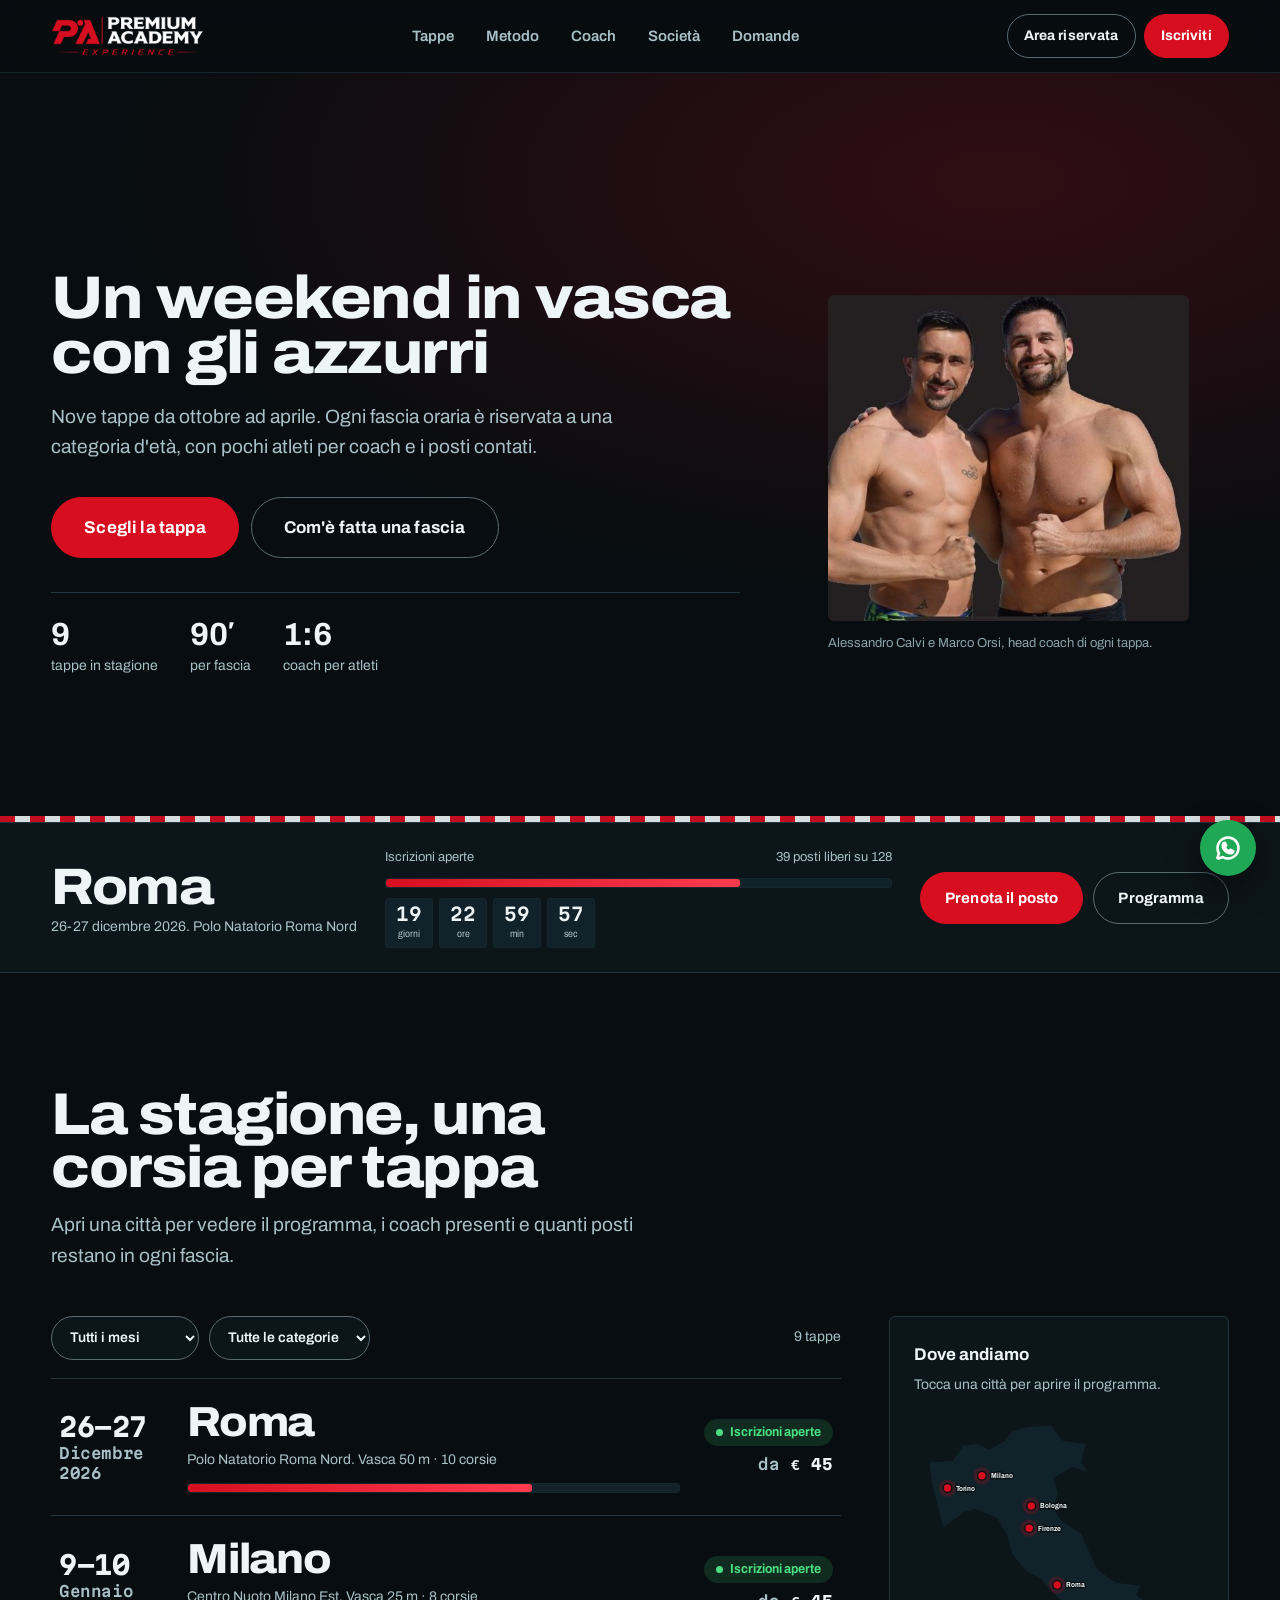
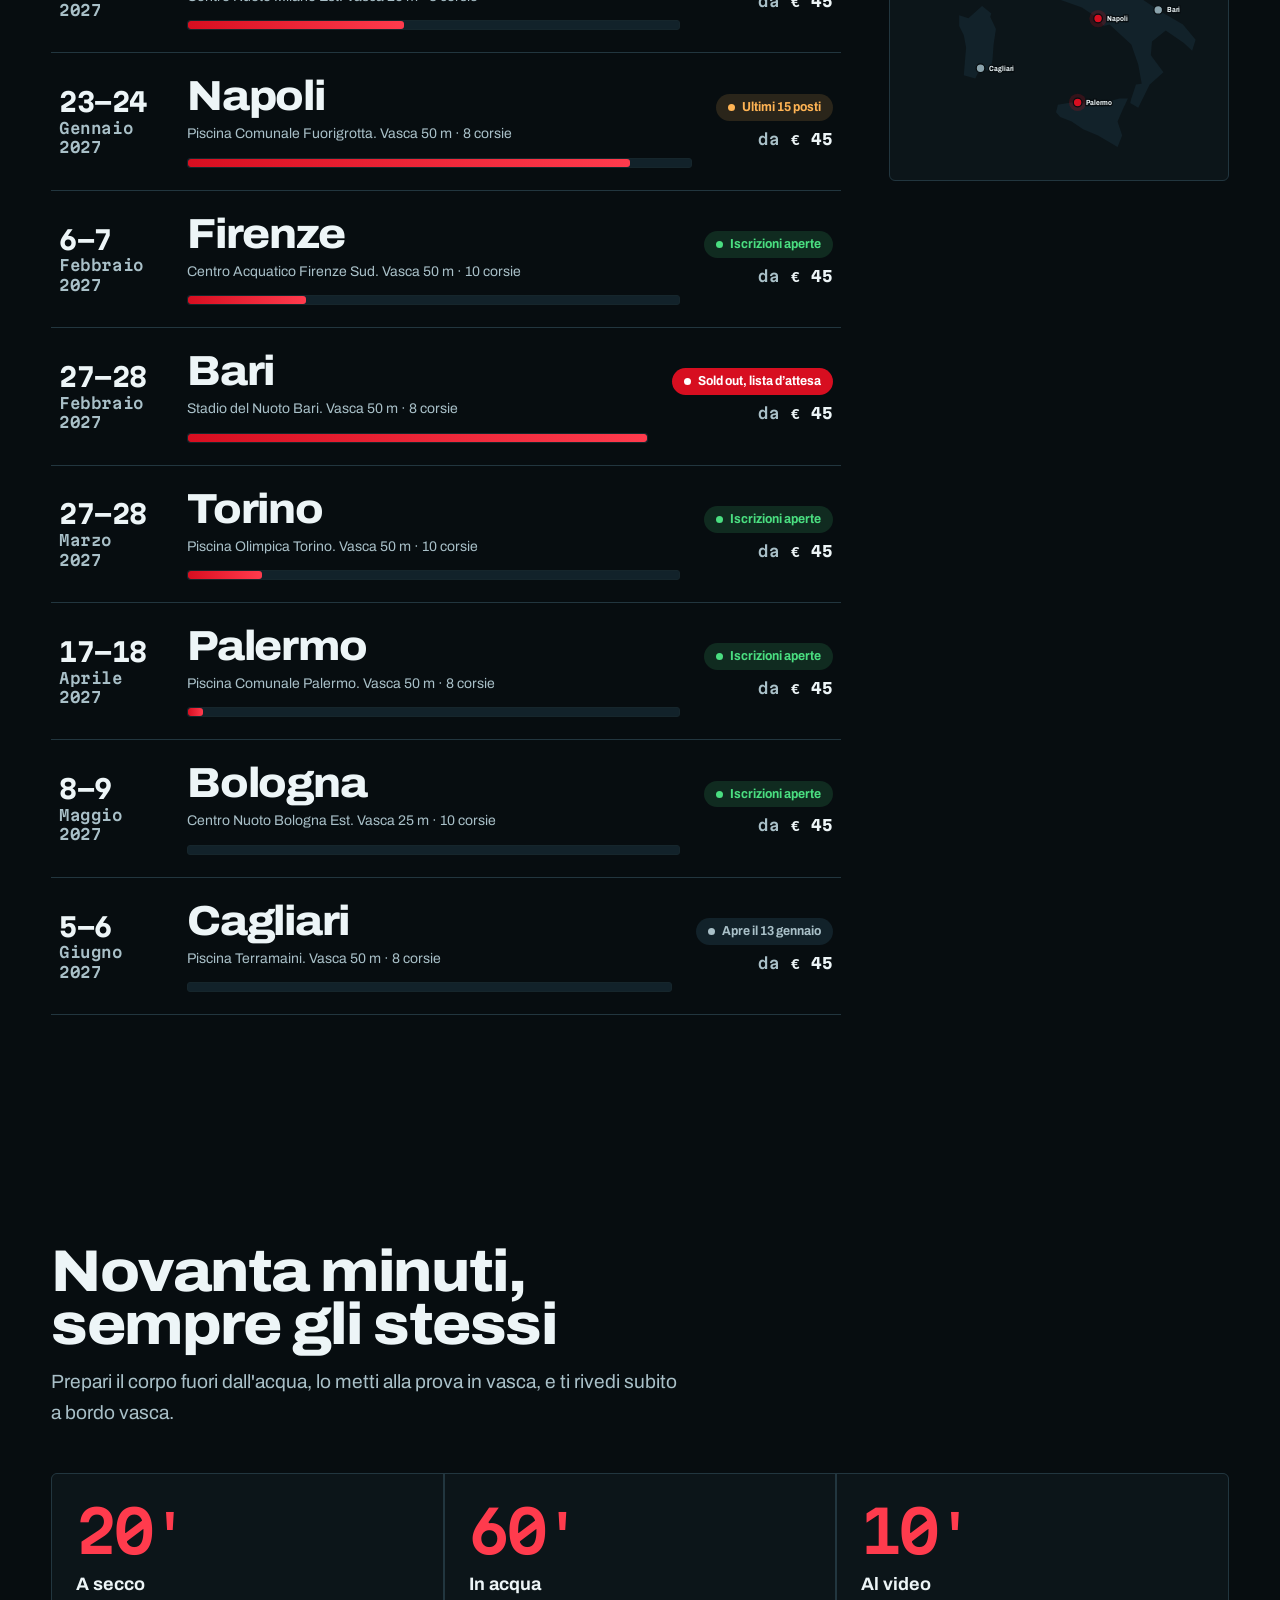
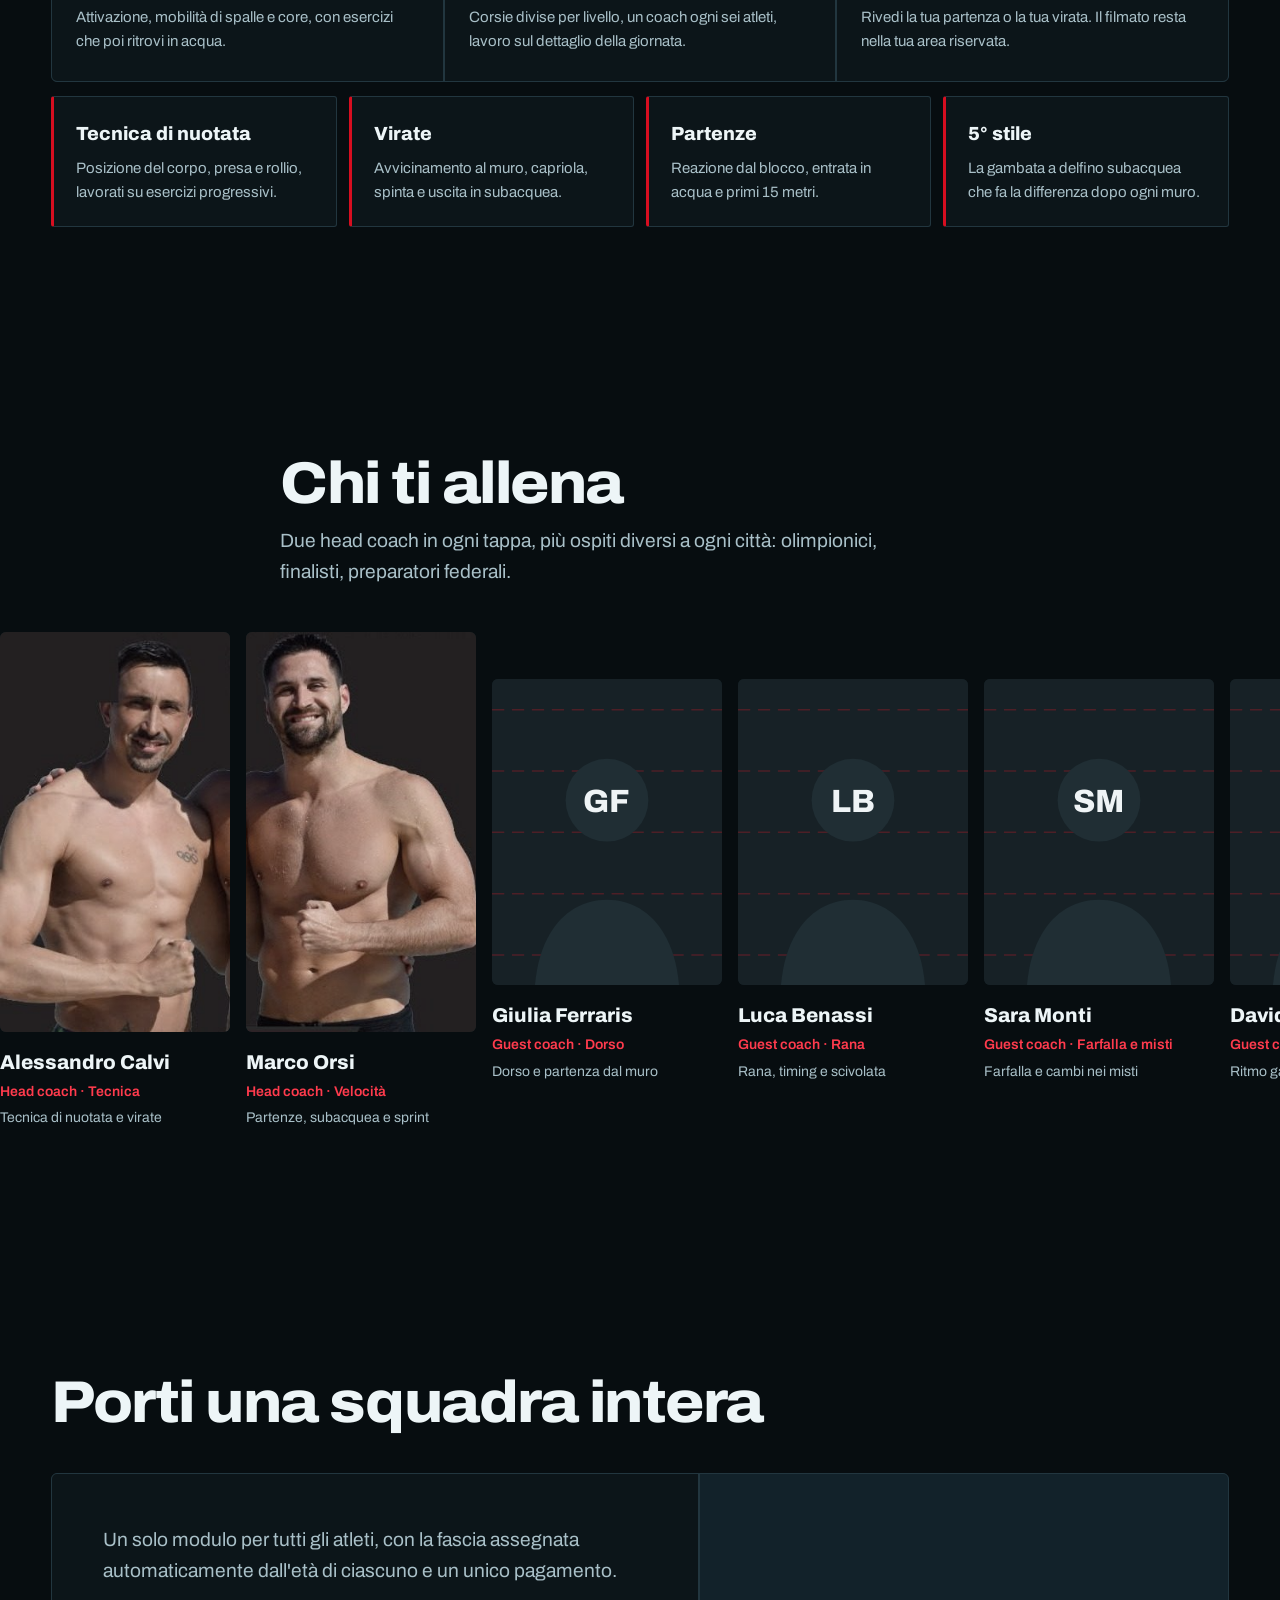
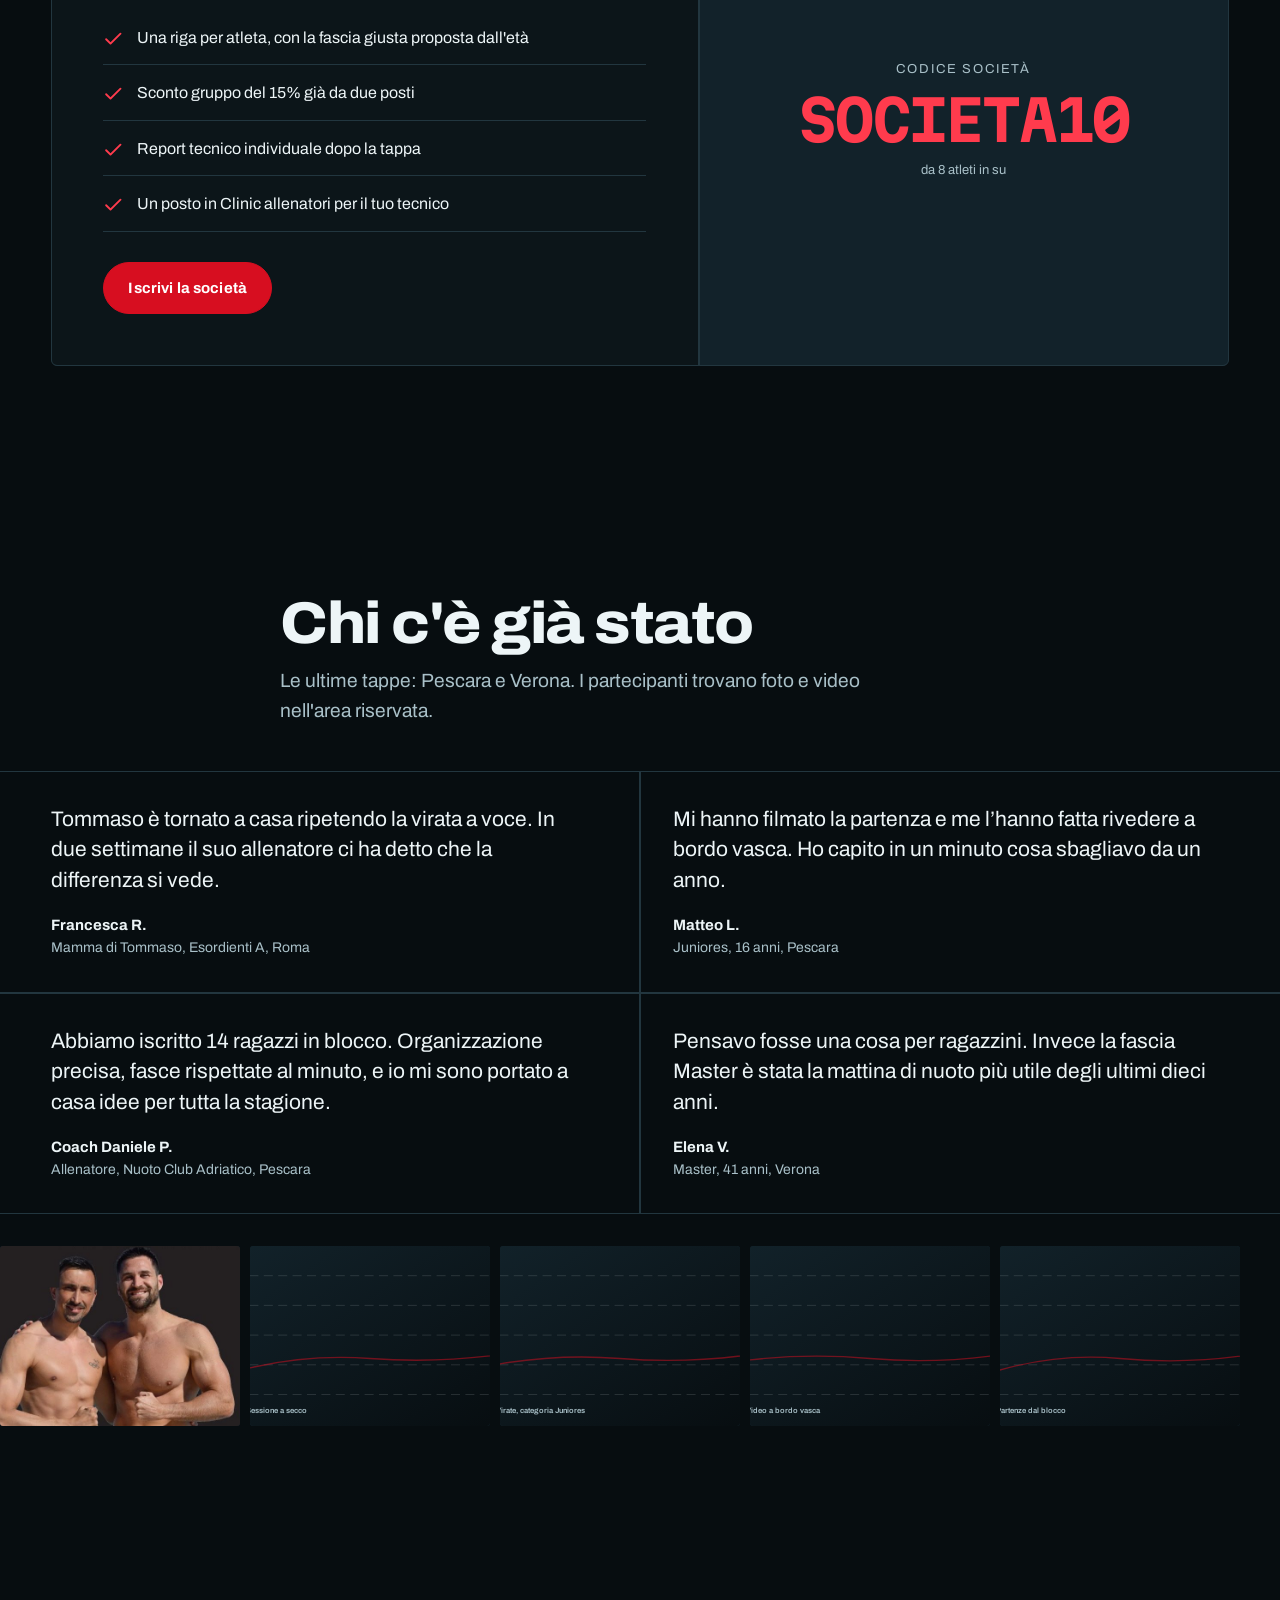
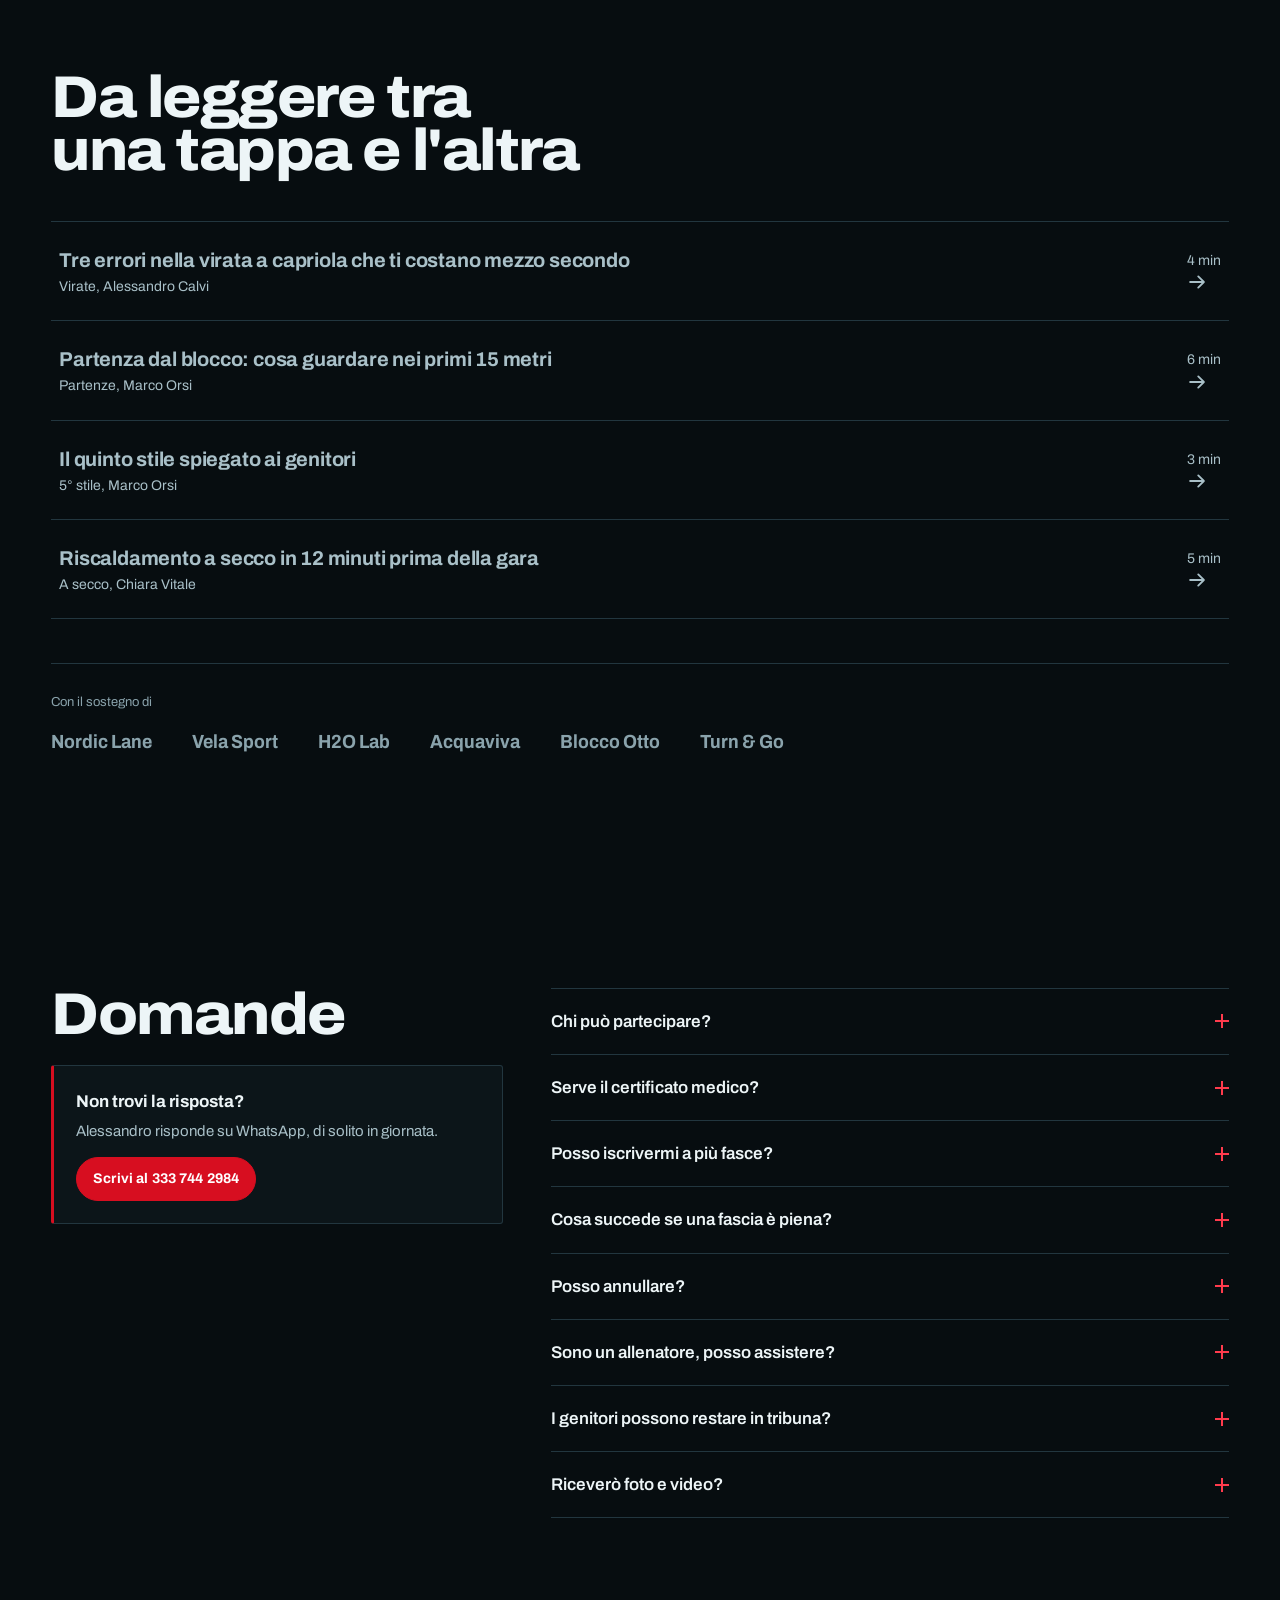
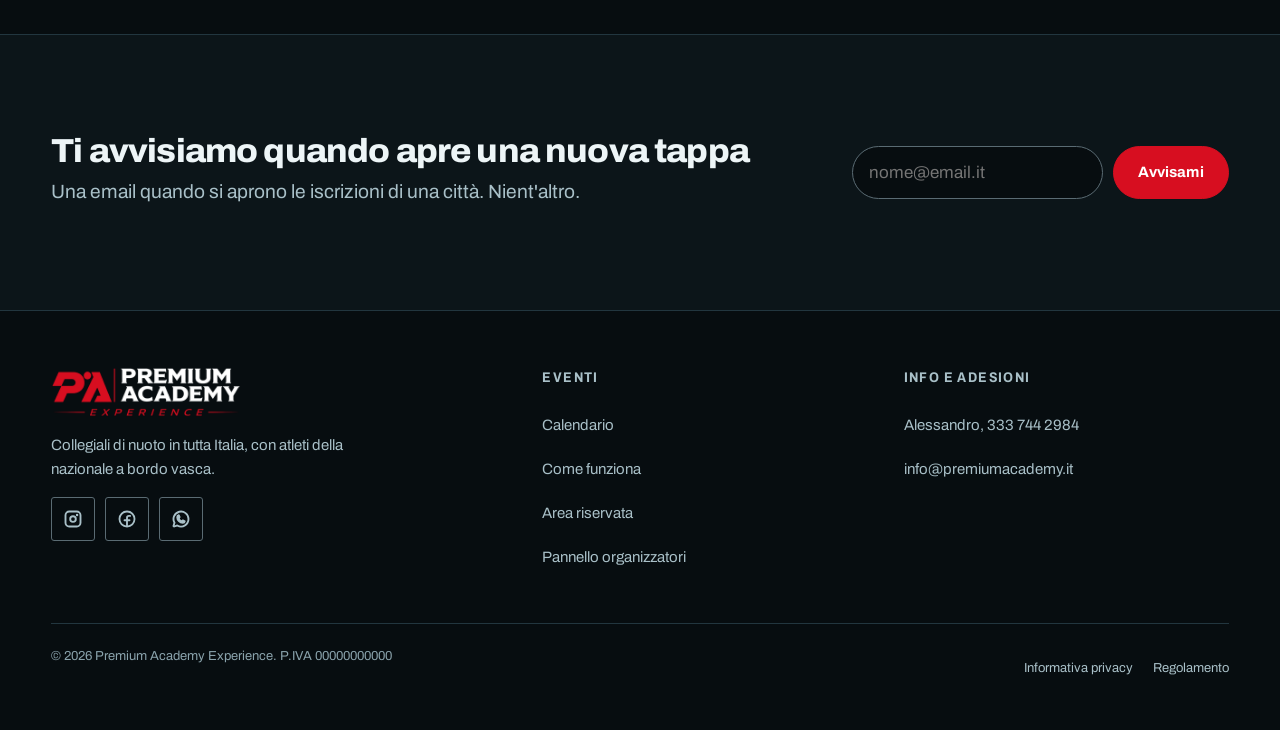
==== commit ee475cff: "redesign" ====
--- a/index.html
+++ b/index.html
@@ -3,377 +3,544 @@
 <head>
 <meta charset="utf-8">
 <meta name="viewport" content="width=device-width, initial-scale=1, viewport-fit=cover">
-<meta name="theme-color" content="#e8e6e6">
-<title>Premium Academy Experience · Collegiali di nuoto in Italia</title>
-<meta name="description" content="Weekend di collegiale con atleti della nazionale, in tutta Italia. Ogni fascia oraria è dedicata a una categoria: scegli la tappa e prenota il tuo posto in vasca.">
+<meta name="theme-color" content="#070d10">
+<title>Premium Academy Experience · Collegiali di nuoto in tutta Italia</title>
+<meta name="description" content="Weekend di collegiale con atleti della nazionale, in nove città italiane. Ogni fascia oraria è riservata a una categoria: scegli la tappa e prenota il posto in vasca.">
+<link rel="canonical" href="https://premiumacademy.example/">
+<meta property="og:type" content="website">
 <meta property="og:title" content="Premium Academy Experience">
-<meta property="og:description" content="Collegiali di nuoto in tutta Italia con atleti della nazionale. Scegli la tappa e prenota la fascia della tua categoria.">
-<meta property="og:image" content="assets/img/logo-dark.png">
-<meta property="og:type" content="website">
-<link rel="icon" href="assets/img/mark.png">
-<link rel="preconnect" href="https://fonts.googleapis.com"><link rel="preconnect" href="https://fonts.gstatic.com" crossorigin>
-<link href="https://fonts.googleapis.com/css2?family=Bricolage+Grotesque:opsz,wdth,wght@12..96,75..100,400..800&display=swap" rel="stylesheet">
+<meta property="og:description" content="Un weekend in vasca con gli azzurri. Nove tappe in Italia, una fascia oraria per ogni categoria.">
+<meta property="og:image" content="assets/img/og.jpg">
+<meta property="og:locale" content="it_IT">
+<meta name="twitter:card" content="summary_large_image">
+<link rel="icon" href="assets/img/favicon-64.png" sizes="64x64">
+<link rel="apple-touch-icon" href="assets/img/apple-touch-icon.png">
+<link rel="preload" href="assets/fonts/archivo-var.woff2" as="font" type="font/woff2" crossorigin>
 <link rel="stylesheet" href="assets/css/core.css">
 <style>
-:root{
-  --paper:#e8e6e6; --tile:#fff; --ink:#1c1819; --graph:#242021; --red:#d70e20; --mute:#7a7374; --line:#dcd8d8;
-  --pa-bg:#fff; --pa-surface:#f1efef; --pa-fg:#1c1819; --pa-muted:#7a7374; --pa-line:#e3dfdf;
-  --pa-radius:28px; --pa-display:'Bricolage Grotesque',sans-serif; --pa-body:'Bricolage Grotesque',sans-serif; --pa-display-style:normal; --pa-display-weight:800;
-  --pa-map-land:#e8e6e6;
-  --r:26px;
+/* ---------- barra superiore: una riga, massimo 72px ---------- */
+.bar { position: sticky; top: 0; z-index: 90; background: rgba(7,13,16,.86); backdrop-filter: blur(14px); border-bottom: 1px solid var(--line-soft); }
+.bar-in { display: flex; align-items: center; justify-content: space-between; gap: 20px; height: 72px; }
+.bar-logo { display: flex; align-items: center; min-height: 44px; flex: none; }
+.bar-logo img { height: 40px; width: auto; }
+.bar-nav { display: flex; gap: 4px; }
+.bar-nav a { display: flex; align-items: center; min-height: 44px; padding: 0 14px; border-radius: var(--r-s); color: var(--foam-2); font-weight: 600; font-size: 15px; text-decoration: none; }
+.bar-nav a:hover { color: var(--foam); background: var(--ink-raised); }
+.bar-act { display: flex; align-items: center; gap: 8px; flex: none; }
+.burger { display: none; width: 48px; height: 48px; border: 1px solid var(--line-strong); border-radius: var(--r-s); background: none; cursor: pointer; }
+.burger i { display: block; width: 20px; height: 2px; margin: 4px auto; background: var(--foam); transition: transform .25s var(--ease), opacity .2s; }
+.bar.is-open .burger i:nth-child(1) { transform: translateY(6px) rotate(45deg); }
+.bar.is-open .burger i:nth-child(2) { opacity: 0; }
+.bar.is-open .burger i:nth-child(3) { transform: translateY(-6px) rotate(-45deg); }
+@media (max-width: 920px) {
+  .burger { display: block; }
+  .bar-nav { position: absolute; left: 0; right: 0; top: 72px; flex-direction: column; gap: 0; padding: 8px var(--gutter) 22px; background: var(--ink); border-bottom: 1px solid var(--line); transform: translateY(-120%); visibility: hidden; transition: transform .3s var(--ease), visibility .3s; }
+  .bar.is-open .bar-nav { transform: none; visibility: visible; }
+  .bar-nav a { min-height: 52px; font-size: 19px; color: var(--foam); }
+  .bar-act .btn.ghost { display: none; }
 }
-*{box-sizing:border-box}
-body{margin:0;background:var(--paper);color:var(--ink);font:400 16px/1.5 'Bricolage Grotesque',system-ui,sans-serif;-webkit-font-smoothing:antialiased;font-variation-settings:'opsz' 16}
-a{color:inherit}
-button{font-family:inherit}
-.app{display:grid;grid-template-columns:272px 1fr;min-height:100dvh}
-
-/* sidebar */
-.side{position:sticky;top:0;height:100dvh;padding:26px 16px 22px;display:flex;flex-direction:column;gap:6px}
-.side .logo{display:block;padding:0 10px 30px}
-.side .logo img{width:206px;display:block}
-.tab{display:flex;align-items:center;gap:12px;width:100%;padding:13px 14px;border-radius:16px;border:0;background:none;color:var(--mute);font-size:16px;font-weight:600;cursor:pointer;text-align:left}
-.tab svg{width:22px;height:22px;flex:none;stroke:currentColor;fill:none;stroke-width:1.8}
-.tab:hover{color:var(--ink);background:rgba(0,0,0,.04)}
-.tab[aria-current="page"]{background:var(--ink);color:#fff}
-.side .bottom{margin-top:auto;display:grid;gap:10px}
-.side .help{background:var(--tile);border-radius:20px;padding:16px;font-size:14px}
-.side .help b{display:block;font-size:15px}
-.side .help a{font-weight:600}
-.back{font-size:13px;color:var(--mute);text-decoration:none;padding:6px 10px}
-.back:hover{color:var(--red)}
-
-main{padding:22px 22px 40px 0;min-width:0}
-.top{display:flex;align-items:center;justify-content:space-between;gap:16px;margin-bottom:18px}
-.top h1{margin:0;font-size:clamp(28px,3.2vw,40px);font-weight:800;letter-spacing:-.03em;font-variation-settings:'opsz' 96,'wdth' 85}
-.top .search{flex:1;max-width:420px;position:relative}
-.top .search input{width:100%;padding:14px 18px 14px 46px;border-radius:999px;border:0;background:var(--tile);font:500 15px 'Bricolage Grotesque';color:var(--ink)}
-.top .search svg{position:absolute;left:16px;top:50%;transform:translateY(-50%);width:18px;stroke:var(--mute);fill:none;stroke-width:2}
-.me{display:flex;align-items:center;gap:10px;background:var(--tile);border:0;padding:6px 14px 6px 6px;border-radius:999px;cursor:pointer;font-weight:600}
-.me i{width:34px;height:34px;border-radius:50%;background:var(--red);color:#fff;display:grid;place-items:center;font-style:normal;font-weight:800}
-
-.view{display:none}
-.view.is-on{display:block;animation:vin .35s cubic-bezier(.2,.8,.2,1)}
-@keyframes vin{from{opacity:0;transform:translateY(8px)}}
-
-/* bento */
-.bento{display:grid;grid-template-columns:repeat(12,1fr);grid-auto-rows:minmax(118px,auto);gap:14px}
-.t{background:var(--tile);border-radius:var(--r);padding:22px;position:relative;overflow:hidden;min-width:0}
-.t h2{margin:0;font-size:15px;font-weight:600;color:var(--mute)}
-.t.dark{background:var(--graph);color:#fff}
-.t.dark h2{color:#b7b0b1}
-.t.red{background:var(--red);color:#fff}
-.t.red h2{color:rgba(255,255,255,.8)}
-.t.link{cursor:pointer;transition:transform .2s}
-.t.link:hover{transform:translateY(-3px)}
-.span-7{grid-column:span 7}.span-5{grid-column:span 5}.span-4{grid-column:span 4}.span-3{grid-column:span 3}.span-8{grid-column:span 8}.span-6{grid-column:span 6}
-.row-2{grid-row:span 2}.row-3{grid-row:span 3}
-
-.hero-t{display:flex;flex-direction:column;justify-content:space-between;min-height:390px}
-.hero-t .city{font-size:clamp(56px,7.4vw,118px);font-weight:800;line-height:.85;letter-spacing:-.05em;font-variation-settings:'opsz' 96,'wdth' 75;margin:16px 0 6px}
-.hero-t .sub{font-size:18px;opacity:.9}
-.hero-t .mark{position:absolute;right:-30px;top:-14px;width:54%;opacity:.17}
-/* ripresa del filetto "— EXPERIENCE —" del marchio */
-.rule{display:flex;align-items:center;gap:12px;margin:0;font-size:13px;font-weight:600;letter-spacing:.22em;text-transform:uppercase;color:rgba(255,255,255,.9)}
-.rule::before,.rule::after{content:'';height:1px;background:currentColor;opacity:.55}
-.rule::before{width:22px;flex:none}
-.rule::after{flex:1}
-.cd{display:flex;gap:8px;margin:20px 0}
-.cd div{background:rgba(0,0,0,.18);border-radius:16px;padding:10px 12px;min-width:66px;font-size:12px}
-.cd b{display:block;font-size:28px;font-weight:800;line-height:1;font-variant-numeric:tabular-nums;font-variation-settings:'wdth' 75}
-.hero-t .act{display:flex;gap:10px;flex-wrap:wrap}
-.hero-t .pa-btn{background:#fff;color:var(--red);border-color:#fff}
-.hero-t .pa-btn.is-ghost{background:transparent;color:#fff;border-color:rgba(255,255,255,.5)}
-
-.gauge{display:grid;place-items:center;height:100%;padding-top:6px}
-.gauge svg{width:100%;max-width:220px}
-.gauge .v{font-size:44px;font-weight:800;fill:var(--ink);font-variation-settings:'wdth' 75}
-.gauge p{margin:4px 0 0;text-align:center;color:var(--mute);font-size:14px}
-.gauge-h .gauge{grid-template-columns:130px 1fr;justify-items:start;gap:16px;align-items:center}.gauge-h .gauge p{text-align:left;font-size:16px;color:var(--ink)}
-@media (max-width:860px){.gauge-h .gauge{grid-template-columns:1fr;justify-items:center}.gauge-h .gauge p{text-align:center}}
-
-.photo-t{padding:0;min-height:260px;background:#2b2728}
-.photo-t img{width:100%;height:100%;object-fit:cover;object-position:top;display:block;position:absolute;inset:0}
-.photo-t .cap{position:absolute;left:14px;right:14px;bottom:14px;background:rgba(255,255,255,.92);backdrop-filter:blur(10px);border-radius:18px;padding:12px 14px;color:var(--ink)}
-.photo-t .cap b{display:block}
-.photo-t .cap span{font-size:13px;color:var(--mute)}
-
-.cats{display:flex;flex-wrap:wrap;gap:8px;margin-top:14px}
-.cats button{border:1px solid var(--line);background:none;padding:10px 14px;border-radius:14px;font-size:14px;font-weight:600;cursor:pointer;text-align:left;line-height:1.2}
-.cats button small{display:block;font-weight:400;color:var(--mute);font-size:12px}
-.cats button:hover{border-color:var(--ink)}
-
-.mini-map{height:100%;display:grid;grid-template-rows:auto 1fr}
-.mini-map .pa-map{max-height:300px;margin:auto}
-.pa-pin-label{font-size:12px}
-
-.mine .row{display:flex;align-items:center;gap:12px;margin-top:14px}
-.mine .pa-qr{border-radius:10px;flex:none}
-.mine .row b{display:block;font-size:18px}
-.mine .row span{color:#b7b0b1;font-size:14px}
-
-.big-num{font-size:64px;font-weight:800;line-height:1;letter-spacing:-.04em;font-variation-settings:'wdth' 75;margin-top:10px}
-.quote-t p{font-size:19px;line-height:1.35;margin:12px 0 14px;font-weight:500}
-.quote-t small{color:var(--mute)}
-.steps-t ol{list-style:none;margin:14px 0 0;padding:0;display:grid;gap:10px;counter-reset:s}
-.steps-t li{counter-increment:s;display:grid;grid-template-columns:34px 1fr;gap:10px;align-items:start}
-.steps-t li::before{content:counter(s);width:30px;height:30px;border-radius:10px;background:var(--red);color:#fff;display:grid;place-items:center;font-weight:800;font-size:14px}
-.steps-t li b{display:block}
-.steps-t li span{color:#b7b0b1;font-size:14px}
-.news-t form{display:flex;gap:8px;margin-top:14px;flex-wrap:wrap}
-.news-t input{flex:1 1 180px;border:0;border-radius:999px;padding:13px 16px;font:500 15px 'Bricolage Grotesque';background:var(--paper)}
-.blog-t a{display:block;text-decoration:none;padding:12px 0;border-bottom:1px solid var(--line)}
-.blog-t a:last-child{border:0}
-.blog-t a b{display:block;font-weight:600;line-height:1.3}
-.blog-t a small{color:var(--mute)}
-.num-t p{margin:8px 0 0;color:var(--mute);font-size:14px;text-transform:capitalize}
-.club-t{display:flex;flex-direction:column}
-.club-t .pa-btn{align-self:flex-start;margin-top:auto}
-.spons-t{display:flex;align-items:center;justify-content:space-around;flex-wrap:wrap;gap:12px}
-.spons-t span{font-weight:800;color:#b3adae;font-size:18px;font-variation-settings:'wdth' 75}
-
-@media (max-width:1180px){
-  .span-7,.span-8{grid-column:span 12}.span-5,.span-4,.span-6{grid-column:span 6}.span-3{grid-column:span 6}
-  .row-3{grid-row:span 2}
+@media (max-width: 460px) {
+  .bar-in { gap: 10px; }
+  .bar-logo img { height: 32px; }
+  .burger { width: 44px; height: 44px; }
 }
 
-/* vista tappe */
-.filterbar{display:flex;gap:8px;flex-wrap:wrap;margin-bottom:16px}
-.filterbar select{border:0;background:var(--tile);border-radius:999px;padding:12px 16px;font:600 14px 'Bricolage Grotesque';color:var(--ink)}
-.seg{display:inline-flex;background:var(--tile);border-radius:999px;padding:4px}
-.seg button{border:0;background:none;padding:9px 16px;border-radius:999px;font-weight:600;cursor:pointer;color:var(--mute)}
-.seg button[aria-pressed="true"]{background:var(--ink);color:#fff}
-.cards{display:grid;grid-template-columns:repeat(auto-fill,minmax(290px,1fr));gap:14px}
-.ecard{display:flex;flex-direction:column;border:0;text-align:left;cursor:pointer;padding:0;color:inherit}
-.ecard .head{display:flex;justify-content:space-between;align-items:flex-start;padding:20px 20px 0}
-.ecard .datebox{background:var(--paper);border-radius:18px;padding:10px 12px;text-align:center;min-width:72px}
-.ecard .datebox b{display:block;font-size:26px;font-weight:800;line-height:1;font-variation-settings:'wdth' 75}
-.ecard .datebox small{font-size:12px;font-weight:700;color:var(--red)}
-.ecard .body{padding:16px 20px 20px}
-.ecard h3{margin:0;font-size:30px;font-weight:800;letter-spacing:-.03em;font-variation-settings:'wdth' 80}
-.ecard p{margin:2px 0 14px;color:var(--mute);font-size:14px}
-.ecard .slotsmini{display:flex;gap:4px;margin-bottom:10px}
-.ecard .slotsmini i{flex:1;height:26px;border-radius:6px;background:var(--paper);position:relative;overflow:hidden}
-.ecard .slotsmini i::after{content:'';position:absolute;left:0;bottom:0;right:0;height:var(--h);background:var(--red);opacity:.85}
-.ecard .foot{display:flex;justify-content:space-between;align-items:center;font-size:14px;color:var(--mute)}
-.ecard .foot b{color:var(--ink)}
-.list-empty{padding:40px;background:var(--tile);border-radius:var(--r);text-align:center}
-
-/* calendario */
-.cal{display:grid;grid-template-columns:1fr 340px;gap:14px}
-.cal-head{display:flex;justify-content:space-between;align-items:center;margin-bottom:14px}
-.cal-head h2{margin:0;font-size:28px;text-transform:capitalize;font-weight:800;color:var(--ink)}
-.cal-head div{display:flex;gap:6px}
-.cal-head button{width:42px;height:42px;border-radius:50%;border:0;background:var(--paper);font-size:18px;cursor:pointer}
-.grid7{display:grid;grid-template-columns:repeat(7,1fr);gap:6px}
-.grid7 .dn{font-size:12px;color:var(--mute);text-align:center;padding:6px 0;font-weight:600}
-.day{aspect-ratio:1;border-radius:14px;display:flex;flex-direction:column;justify-content:space-between;padding:8px;font-weight:600;font-size:14px;background:var(--paper);border:0;text-align:left;min-width:0}
-.day.out{background:none;color:#c9c4c4}
-.day.ev{background:var(--red);color:#fff;cursor:pointer}
-.day.ev.past{background:var(--graph)}
-.day.ev small{font-size:11px;font-weight:600;overflow:hidden;text-overflow:ellipsis;white-space:nowrap}
-.day.today{box-shadow:inset 0 0 0 2px var(--ink)}
-.agenda h2{margin:0 0 10px}
-.agenda button{display:grid;grid-template-columns:52px 1fr;gap:12px;align-items:center;width:100%;border:0;background:none;padding:10px 0;border-bottom:1px solid var(--line);text-align:left;cursor:pointer}
-.agenda button b{font-size:22px;font-weight:800;text-align:center;line-height:1}
-.agenda button b small{display:block;font-size:11px;color:var(--red)}
-.agenda button span{font-weight:600}
-.agenda button span small{display:block;color:var(--mute);font-weight:400}
-@media (max-width:1100px){.cal{grid-template-columns:1fr}}
-
-/* coach view */
-.coachgrid{display:grid;grid-template-columns:repeat(auto-fill,minmax(230px,1fr));gap:14px}
-.ccard{padding:10px;cursor:pointer}
-.ccard .pa-avatar{border-radius:20px;aspect-ratio:1}
-.ccard h3{margin:12px 8px 0;font-size:20px;font-weight:800}
-.ccard p{margin:2px 8px 6px;color:var(--mute);font-size:14px}
-.ccard .st{display:flex;gap:6px;margin:8px;flex-wrap:wrap}
-.ccard .st span{background:var(--paper);border-radius:10px;padding:5px 9px;font-size:12px}
-.ccard .st span b{font-weight:800}
-
-/* profilo */
-.prof{display:grid;grid-template-columns:1fr 1fr;gap:14px}
-@media (max-width:1000px){.prof{grid-template-columns:1fr}}
-
-/* mobile: tab bar in basso */
-@media (max-width:860px){
-  .app{grid-template-columns:1fr}
-  .side{position:fixed;top:auto;bottom:0;left:0;right:0;height:auto;z-index:80;flex-direction:row;padding:8px 10px calc(8px + env(safe-area-inset-bottom));background:rgba(255,255,255,.9);backdrop-filter:blur(16px);border-top:1px solid var(--line);justify-content:space-around;gap:0}
-  .side .logo,.side .bottom{display:none}
-  .tab{flex-direction:column;gap:3px;font-size:11px;padding:6px 8px;width:auto;border-radius:12px}
-  .tab[aria-current="page"]{background:none;color:var(--red)}
-  main{padding:14px 12px 110px}
-  .top{flex-wrap:wrap;gap:10px 12px}
-  .mlogo{order:1}
-  .me{order:2;margin-left:auto}
-  .top h1{order:3;flex-basis:100%;font-size:26px}
-  .top .search{order:4;max-width:none;flex-basis:100%}
-  .bento{grid-template-columns:1fr 1fr;gap:10px}
-  .bento>.t{grid-column:span 2!important;grid-row:auto!important}
-  .bento>.t.half{grid-column:span 1!important}
-  .t{padding:18px;border-radius:22px}
-  .hero-t{min-height:340px}
-  .big-num{font-size:44px}
-  .mlogo{display:block!important}
+/* ---------- hero ---------- */
+.hero { position: relative; min-height: 100dvh; display: flex; flex-direction: column; justify-content: center; padding: 60px 0 0; overflow: hidden; }
+.hero::before { content: ''; position: absolute; inset: 0; z-index: -2; background: radial-gradient(120% 80% at 78% 12%, rgba(215,14,32,.2), transparent 58%); }
+.hero-grid { display: grid; grid-template-columns: 1.22fr .78fr; gap: 48px; align-items: center; flex: 1; padding-block: 40px; }
+.hero h1 { margin: 0 0 22px; font-size: clamp(34px, 4.7vw, 62px); text-wrap: nowrap; }
+@media (max-width: 640px) { .hero h1 { text-wrap: balance; } .hero h1 br { display: none; } }
+.hero .lede { margin-bottom: 34px; }
+.hero-cta { display: flex; gap: 12px; flex-wrap: wrap; }
+.hero-figure { position: relative; }
+.hero-figure img { width: 100%; height: auto; border-radius: var(--r-m); background: var(--ink-raised); }
+.hero-figure figcaption { margin-top: 12px; font-size: 13px; color: var(--foam-3); }
+.hero-stats { display: flex; gap: 32px; flex-wrap: wrap; padding: 26px 0 0; border-top: 1px solid var(--line); margin-top: 34px; }
+.hero-stats div { font-size: 14px; color: var(--foam-2); }
+.hero-stats b { display: block; font: 700 32px/1 var(--f-sans); color: var(--foam); font-variant-numeric: tabular-nums; font-variation-settings: 'wdth' 100; margin-bottom: 4px; }
+@media (max-width: 920px) { .hero-grid { grid-template-columns: 1fr; gap: 30px; } .hero { min-height: 0; padding-bottom: 36px; } .hero-stats { margin-top: 26px; padding-top: 22px; gap: 24px; } }
+
+/* banda della prossima tappa, in fondo all'hero */
+.next { background: var(--ink-surface); border-block: 1px solid var(--line); }
+.next-in { display: grid; grid-template-columns: auto 1fr auto; gap: 28px; align-items: center; padding: 24px 0; }
+.next-city { font-size: clamp(30px, 4vw, 52px); font-weight: 800; line-height: 1; letter-spacing: -.03em; font-variation-settings: 'wdth' 112; }
+.next-city small { display: block; margin-top: 7px; font-size: 14px; font-weight: 400; color: var(--foam-2); letter-spacing: 0; font-variation-settings: 'wdth' 100; }
+.next-mid { display: grid; gap: 10px; }
+.next-left { display: flex; justify-content: space-between; font-size: 13px; color: var(--foam-2); }
+@media (max-width: 860px) { .next-in { grid-template-columns: 1fr; gap: 18px; } .next-in .clock { flex-wrap: wrap; } }
+
+/* ---------- sezioni ---------- */
+.sec { padding: clamp(68px, 9vw, 130px) 0; }
+.sec-head { display: grid; gap: 16px; margin-bottom: 44px; max-width: 72ch; }
+.sec-head h2 { max-width: 20ch; }
+
+/* ---------- la stagione: una corsia per tappa ---------- */
+.tools { display: flex; gap: 10px; flex-wrap: wrap; align-items: center; margin-bottom: 8px; }
+.tools select { min-height: 44px; padding: 10px 14px; background: var(--ink-surface); color: var(--foam); border: 1px solid var(--line-strong); border-radius: var(--r-pill); font-weight: 600; font-size: 14px; }
+.tools .count { font-size: 14px; color: var(--foam-2); margin-left: auto; }
+.season { display: grid; grid-template-columns: 1fr 340px; gap: 48px; align-items: start; }
+.lanes { list-style: none; margin: 18px 0 0; padding: 0; }
+.lane { position: relative; }
+.lane-btn {
+  display: grid; grid-template-columns: 104px 1fr auto; gap: 24px; align-items: center;
+  width: 100%; padding: 22px 8px; border: 0; border-top: 1px solid var(--line);
+  background: none; color: inherit; text-align: left; cursor: pointer;
+  transition: background .2s var(--ease), padding .2s var(--ease);
 }
-.mlogo{display:none;height:36px;width:auto}
+.lanes li:last-child .lane-btn { border-bottom: 1px solid var(--line); }
+.lane-btn:hover, .lane-btn:focus-visible { background: var(--ink-surface); padding-inline: 16px; }
+.lane-date { font: 600 15px/1.3 var(--f-mono); font-variant-numeric: tabular-nums; letter-spacing: -.03em; color: var(--foam-2); }
+.lane-date b { display: block; font-size: 26px; color: var(--foam); }
+.lane-main { display: grid; }
+.lane-city { display: block; font-size: clamp(27px, 3.4vw, 42px); font-weight: 800; line-height: 1; letter-spacing: -.03em; font-variation-settings: 'wdth' 108; }
+.lane-venue { display: block; margin: 6px 0 12px; font-size: 14px; color: var(--foam-2); }
+.lane-right { display: grid; gap: 9px; justify-items: end; }
+.lane-price { font: 600 15px var(--f-mono); color: var(--foam-2); font-variant-numeric: tabular-nums; }
+.lane-price b { color: var(--foam); }
+.lane-btn:hover .lane-city { color: var(--red-bright); }
+.lane-empty { padding: 36px 0; color: var(--foam-2); border-top: 1px solid var(--line); }
+.mapbox { position: sticky; top: 96px; padding: 24px; background: var(--ink-surface); border: 1px solid var(--line); border-radius: var(--r-m); }
+.mapbox h3 { margin: 0 0 6px; font-size: 17px; font-weight: 700; }
+.mapbox p { margin: 0 0 14px; font-size: 14px; color: var(--foam-2); }
+@media (max-width: 1040px) { .season { grid-template-columns: 1fr; gap: 32px; } .mapbox { position: static; max-width: 460px; } }
+@media (max-width: 620px) {
+  .lane-btn { grid-template-columns: 1fr auto; gap: 6px 16px; padding: 20px 4px; }
+  .lane-date { grid-column: 1; font-size: 13px; }
+  .lane-date b { display: inline; font-size: 18px; margin-right: 6px; }
+  .lane-main { grid-column: 1 / -1; grid-row: 2; }
+  .lane-right { grid-column: 2; grid-row: 1; }
+  .lane-price { display: none; }
+}
+
+/* ---------- metodo: la fascia in tre tempi ---------- */
+.split { display: grid; grid-template-columns: repeat(3, 1fr); gap: 2px; background: var(--line); border: 1px solid var(--line); border-radius: var(--r-m); overflow: hidden; margin-bottom: 14px; }
+.split div { padding: 28px 24px; background: var(--ink-surface); }
+.split b { display: block; font: 600 clamp(38px, 5vw, 58px)/1 var(--f-mono); letter-spacing: -.05em; color: var(--red-bright); margin-bottom: 10px; }
+.split h3 { margin: 0 0 6px; font-size: 18px; font-weight: 700; }
+.split p { margin: 0; font-size: 15px; color: var(--foam-2); }
+.disc { display: grid; grid-template-columns: repeat(4, 1fr); gap: 12px; }
+.disc article { padding: 22px; border: 1px solid var(--line); border-left: 3px solid var(--red); border-radius: var(--r-s); background: var(--ink-surface); }
+.disc h3 { margin: 0 0 7px; font-size: 19px; font-weight: 800; }
+.disc p { margin: 0; font-size: 15px; color: var(--foam-2); }
+@media (max-width: 900px) { .split { grid-template-columns: 1fr; } .disc { grid-template-columns: 1fr 1fr; } }
+@media (max-width: 560px) { .disc { grid-template-columns: 1fr; } }
+
+/* ---------- coach: fila a scorrimento ---------- */
+.coachrow { display: grid; grid-auto-flow: column; grid-auto-columns: minmax(230px, 268px); gap: 16px; overflow-x: auto; scroll-snap-type: x mandatory; padding-bottom: 16px; margin-inline: calc(var(--gutter) * -1); padding-inline: var(--gutter); }
+.ccard { scroll-snap-align: start; border: 0; padding: 0; background: none; color: inherit; text-align: left; cursor: pointer; }
+.ccard .pa-avatar { border-radius: var(--r-m); transition: filter .3s var(--ease); filter: grayscale(.35); }
+.ccard:hover .pa-avatar, .ccard:focus-visible .pa-avatar { filter: none; }
+.ccard h3 { margin: 14px 0 3px; font-size: 20px; font-weight: 800; }
+.ccard p { margin: 0; font-size: 14px; color: var(--foam-2); }
+.ccard .role { color: var(--red-bright); font-weight: 600; margin-bottom: 4px; }
+
+/* ---------- società ---------- */
+.club { display: grid; grid-template-columns: 1.1fr .9fr; gap: 2px; background: var(--line); border: 1px solid var(--line); border-radius: var(--r-m); overflow: hidden; }
+.club > div { padding: clamp(28px, 4vw, 52px); background: var(--ink-surface); }
+.club ul { list-style: none; margin: 24px 0 30px; padding: 0; display: grid; gap: 1px; }
+.club li { padding: 14px 0; border-bottom: 1px solid var(--line); font-size: 16px; display: grid; grid-template-columns: 22px 1fr; gap: 12px; }
+.club li svg { color: var(--red-bright); margin-top: 3px; }
+.club-code { display: grid; place-content: center; text-align: center; padding: clamp(32px, 4vw, 52px) clamp(24px, 3vw, 40px) !important; background: var(--ink-raised) !important; }
+.club-code span { font-size: 13px; color: var(--foam-2); letter-spacing: .14em; text-transform: uppercase; }
+.club-code b { display: block; margin: 12px 0; font: 700 clamp(34px, 5vw, 56px)/1 var(--f-mono); letter-spacing: -.04em; color: var(--red-bright); }
+@media (max-width: 860px) { .club { grid-template-columns: 1fr; } }
+
+/* ---------- voci ---------- */
+.quotes { display: grid; grid-template-columns: 1fr 1fr; gap: 2px; background: var(--line); border-block: 1px solid var(--line); }
+.quotes figure { margin: 0; padding: 32px var(--gutter); background: var(--ink); }
+.quotes figure:nth-child(even) { padding-left: 32px; }
+@media (max-width: 760px) { .quotes figure, .quotes figure:nth-child(even) { padding-inline: var(--gutter); } }
+.quotes blockquote { margin: 0 0 18px; font-size: clamp(18px, 1.8vw, 21px); line-height: 1.45; }
+.quotes figcaption { font-size: 14px; color: var(--foam-2); }
+.quotes figcaption b { display: block; color: var(--foam); font-size: 15px; }
+@media (max-width: 760px) { .quotes { grid-template-columns: 1fr; } }
+.gallery { display: grid; grid-auto-flow: column; grid-auto-columns: minmax(240px, 320px); gap: 10px; overflow-x: auto; scroll-snap-type: x mandatory; margin: 32px calc(var(--gutter) * -1) 0; padding: 0 var(--gutter) 14px; }
+.gallery figure { margin: 0; scroll-snap-align: start; aspect-ratio: 4/3; border-radius: var(--r-s); overflow: hidden; background: var(--ink-raised); }
+.gallery img { width: 100%; height: 100%; object-fit: cover; object-position: top; }
+
+/* ---------- consigli e partner ---------- */
+.reads { border-top: 1px solid var(--line); }
+.reads a { display: grid; grid-template-columns: 1fr auto; gap: 24px; align-items: center; padding: 22px 8px; border-bottom: 1px solid var(--line); text-decoration: none; transition: background .2s var(--ease), padding .2s var(--ease); }
+.reads a:hover { background: var(--ink-surface); padding-inline: 16px; }
+.reads b { display: block; font-size: 20px; font-weight: 700; letter-spacing: -.01em; }
+.reads span { font-size: 14px; color: var(--foam-2); }
+.reads a:hover b { color: var(--red-bright); }
+.partners { display: flex; flex-wrap: wrap; gap: 14px 40px; align-items: center; margin-top: 44px; padding-top: 28px; border-top: 1px solid var(--line); }
+.partners p { margin: 0; font-size: 13px; color: var(--foam-3); flex: 1 0 100%; }
+.partners span { font-size: 19px; font-weight: 700; color: var(--foam-3); font-variation-settings: 'wdth' 92; }
+
+/* ---------- domande ---------- */
+.faqgrid { display: grid; grid-template-columns: .8fr 1.2fr; gap: 48px; align-items: start; }
+.faqgrid .help { padding: 22px; margin-top: 24px; border: 1px solid var(--line); border-left: 3px solid var(--red); border-radius: var(--r-s); background: var(--ink-surface); }
+.faqgrid .help b { display: block; margin-bottom: 4px; }
+.faqgrid .help p { margin: 0 0 14px; font-size: 15px; color: var(--foam-2); }
+@media (max-width: 860px) { .faqgrid { grid-template-columns: 1fr; gap: 28px; } }
+
+/* ---------- chiusura e piede ---------- */
+.closing { padding: clamp(60px, 8vw, 110px) 0; border-top: 1px solid var(--line); background: var(--ink-surface); }
+.closing-in { display: grid; grid-template-columns: 1fr auto; gap: 32px; align-items: center; }
+@media (max-width: 760px) { .closing-in { grid-template-columns: 1fr; } }
+.foot { padding: 56px 0 40px; border-top: 1px solid var(--line); }
+.foot-grid { display: grid; grid-template-columns: 1.4fr 1fr 1fr; gap: 36px; }
+.foot img { width: 190px; margin-bottom: 16px; }
+.foot h3 { margin: 0 0 14px; font-size: 14px; font-weight: 700; color: var(--foam-2); letter-spacing: .1em; text-transform: uppercase; font-variation-settings: 'wdth' 88; }
+.foot ul { list-style: none; margin: 0; padding: 0; display: grid; font-size: 15px; }
+.foot a { text-decoration: none; color: var(--foam-2); display: inline-flex; align-items: center; gap: 9px; min-height: 44px; }
+.foot a:hover { color: var(--foam); }
+.foot .social { display: flex; gap: 10px; margin-top: 16px; }
+.foot .social a { width: 44px; height: 44px; display: grid; place-items: center; border: 1px solid var(--line-strong); border-radius: var(--r-s); }
+.foot .social a:hover { background: var(--ink-raised); border-color: var(--foam-3); }
+.legal { display: flex; justify-content: space-between; flex-wrap: wrap; gap: 14px; margin-top: 44px; padding-top: 22px; border-top: 1px solid var(--line); font-size: 13px; color: var(--foam-3); }
+.legal nav { display: flex; gap: 20px; flex-wrap: wrap; }
+.legal nav a { display: inline-flex; align-items: center; min-height: 44px; color: var(--foam-2); text-decoration: none; }
+.legal nav a:hover { color: var(--foam); }
+@media (max-width: 760px) { .foot-grid { grid-template-columns: 1fr 1fr; } .foot-grid > :first-child { grid-column: 1 / -1; } }
+@media (max-width: 480px) { .foot-grid { grid-template-columns: 1fr; gap: 28px; } }
+
+/* WhatsApp: visibile anche su telefono */
+.wa { position: fixed; right: 16px; bottom: 16px; z-index: 80; width: 56px; height: 56px; border-radius: 50%; background: #1fa855; color: #fff; display: grid; place-items: center; box-shadow: 0 12px 30px rgba(3,7,9,.55); }
+.wa svg { width: 28px; height: 28px; }
+@media (min-width: 921px) { .wa { right: 24px; bottom: 24px; } }
 </style>
 </head>
 <body>
-<div class="app">
-  <nav class="side" aria-label="Sezioni app">
-    <a class="logo" href="#" data-go="home" aria-label="Premium Academy Experience, vai alla home"><img src="assets/img/logo-dark.png" alt="Premium Academy Experience"></a>
-    <button class="tab" data-go="home"><svg viewBox="0 0 24 24"><path d="M3 11l9-7 9 7v9a1 1 0 0 1-1 1h-5v-6H9v6H4a1 1 0 0 1-1-1z"/></svg>Home</button>
-    <button class="tab" data-go="tappe"><svg viewBox="0 0 24 24"><path d="M12 21s-7-6.2-7-11.5A7 7 0 0 1 19 9.5C19 14.8 12 21 12 21z"/><circle cx="12" cy="9.5" r="2.5"/></svg>Tappe</button>
-    <button class="tab" data-go="calendario"><svg viewBox="0 0 24 24"><rect x="3" y="5" width="18" height="16" rx="3"/><path d="M3 10h18M8 3v4M16 3v4"/></svg>Calendario</button>
-    <button class="tab" data-go="coach"><svg viewBox="0 0 24 24"><circle cx="12" cy="8" r="4"/><path d="M4 21c1-4 4-6 8-6s7 2 8 6"/></svg>Coach</button>
-    <button class="tab" data-go="profilo"><svg viewBox="0 0 24 24"><rect x="4" y="4" width="16" height="16" rx="3"/><path d="M8 8h3v3H8zM13 13h3v3h-3zM13 8h3M8 16h3"/></svg>Le mie iscrizioni</button>
-    <div class="bottom">
-      <div class="help"><b>Serve aiuto?</b>Alessandro risponde su WhatsApp<br><a href="https://wa.me/393337442984" target="_blank" rel="noopener">333 744 2984</a></div>
-      <a class="back" href="admin/index.html">Pannello organizzatori →</a>
-    </div>
-  </nav>
-
-  <main>
-    <div class="top">
-      <img class="mlogo" src="assets/img/logo-dark.png" alt="Premium Academy Experience">
-      <h1 id="vtitle">Ciao, nuotatore</h1>
-      <label class="search"><svg viewBox="0 0 24 24"><circle cx="11" cy="11" r="7"/><path d="M20 20l-4-4"/></svg><input id="q" type="search" placeholder="Cerca una città o una piscina" aria-label="Cerca"></label>
-      <button class="me" data-pa="account"><i>MR</i><span>Area</span></button>
-    </div>
-
-    <!-- HOME -->
-    <section class="view" data-view="home">
-      <div class="bento" id="bento"></div>
-    </section>
-
-    <!-- TAPPE -->
-    <section class="view" data-view="tappe">
-      <div class="filterbar">
-        <div class="seg" id="segStatus"><button aria-pressed="true" data-s="">Tutte</button><button aria-pressed="false" data-s="open">Con posti</button><button aria-pressed="false" data-s="soldout">Sold out</button></div>
-        <select id="fr" aria-label="Regione"><option value="">Tutte le regioni</option></select>
-        <select id="fc" aria-label="Categoria"><option value="">Tutte le categorie</option></select>
-        <select id="fm" aria-label="Mese"><option value="">Tutti i mesi</option></select>
-      </div>
-      <div class="cards" id="cards"></div>
-    </section>
-
-    <!-- CALENDARIO -->
-    <section class="view" data-view="calendario">
-      <div class="cal">
-        <div class="t"><div class="cal-head"><h2 id="calm"></h2><div><button id="cprev" aria-label="Mese precedente">‹</button><button id="cnext" aria-label="Mese successivo">›</button></div></div><div class="grid7" id="grid7"></div></div>
-        <div class="t agenda"><h2>Prossime tappe</h2><div id="agenda"></div></div>
-      </div>
-    </section>
-
-    <!-- COACH -->
-    <section class="view" data-view="coach"><div class="coachgrid" id="coachgrid"></div></section>
-
-    <!-- PROFILO -->
-    <section class="view" data-view="profilo">
-      <div class="prof">
-        <div class="t" id="myregs"></div>
-        <div class="t"><h2>Domande frequenti</h2><div id="faq" style="margin-top:10px"></div></div>
-      </div>
-    </section>
-  </main>
-</div>
-
-<script>window.PA_BASE='./'</script>
+<a class="skip" href="#principale">Vai al contenuto</a>
+
+<header class="bar" id="bar">
+  <div class="wrap bar-in">
+    <a class="bar-logo" href="#top" aria-label="Premium Academy Experience, torna all'inizio"><img src="assets/img/logo-light.png" alt="Premium Academy Experience" width="190" height="50"></a>
+    <nav class="bar-nav" id="barnav" aria-label="Principale">
+      <a href="#tappe">Tappe</a><a href="#metodo">Metodo</a><a href="#coach">Coach</a><a href="#societa">Società</a><a href="#domande">Domande</a>
+    </nav>
+    <div class="bar-act">
+      <button class="btn ghost sm" data-pa="account">Area riservata</button>
+      <button class="btn sm" data-pa="register">Iscriviti</button>
+      <button class="burger" id="burger" aria-label="Apri il menu" aria-expanded="false" aria-controls="barnav"><i></i><i></i><i></i></button>
+    </div>
+  </div>
+</header>
+
+<main id="principale">
+  <section class="hero" id="top">
+    <div class="wrap hero-grid">
+      <div>
+        <h1 class="d1">Un weekend in vasca <br>con gli azzurri</h1>
+        <p class="lede">Nove tappe da ottobre ad aprile. Ogni fascia oraria è riservata a una categoria d'età, con pochi atleti per coach e i posti contati.</p>
+        <div class="hero-cta">
+          <a class="btn lg" href="#tappe">Scegli la tappa</a>
+          <a class="btn ghost lg" href="#metodo">Com'è fatta una fascia</a>
+        </div>
+        <div class="hero-stats">
+          <div><b class="num" id="st-tappe">9</b>tappe in stagione</div>
+          <div><b class="num">90′</b>per fascia</div>
+          <div><b class="num">1:6</b>coach per atleti</div>
+        </div>
+      </div>
+      <figure class="hero-figure">
+        <img src="assets/img/coaches-duo.jpg" alt="Alessandro Calvi e Marco Orsi a bordo vasca" width="560" height="506" fetchpriority="high" decoding="async">
+        <figcaption>Alessandro Calvi e Marco Orsi, head coach di ogni tappa.</figcaption>
+      </figure>
+    </div>
+    <hr class="rope">
+    <div class="next">
+      <div class="wrap next-in" id="next"></div>
+    </div>
+  </section>
+
+  <section class="sec" id="tappe">
+    <div class="wrap">
+      <div class="sec-head">
+        <h2 class="d2">La stagione, una corsia per tappa</h2>
+        <p class="lede">Apri una città per vedere il programma, i coach presenti e quanti posti restano in ogni fascia.</p>
+      </div>
+      <div class="season">
+        <div>
+          <div class="tools">
+            <label class="sr" for="f-mese">Filtra per mese</label>
+            <select id="f-mese"><option value="">Tutti i mesi</option></select>
+            <label class="sr" for="f-cat">Filtra per categoria</label>
+            <select id="f-cat"><option value="">Tutte le categorie</option></select>
+            <span class="count" id="f-count"></span>
+          </div>
+          <ol class="lanes" id="lanes"></ol>
+          <p class="sr" role="status" aria-live="polite" id="lanes-live"></p>
+        </div>
+        <aside class="mapbox">
+          <h3>Dove andiamo</h3>
+          <p>Tocca una città per aprire il programma.</p>
+          <div id="map"></div>
+        </aside>
+      </div>
+    </div>
+  </section>
+
+  <section class="sec" id="metodo">
+    <div class="wrap">
+      <div class="sec-head">
+        <h2 class="d2">Novanta minuti, sempre gli stessi</h2>
+        <p class="lede">Prepari il corpo fuori dall'acqua, lo metti alla prova in vasca, e ti rivedi subito a bordo vasca.</p>
+      </div>
+      <div class="split">
+        <div><b>20′</b><h3>A secco</h3><p>Attivazione, mobilità di spalle e core, con esercizi che poi ritrovi in acqua.</p></div>
+        <div><b>60′</b><h3>In acqua</h3><p>Corsie divise per livello, un coach ogni sei atleti, lavoro sul dettaglio della giornata.</p></div>
+        <div><b>10′</b><h3>Al video</h3><p>Rivedi la tua partenza o la tua virata. Il filmato resta nella tua area riservata.</p></div>
+      </div>
+      <div class="disc" id="disc"></div>
+    </div>
+  </section>
+
+  <section class="sec" id="coach">
+    <div class="wrap sec-head">
+      <h2 class="d2">Chi ti allena</h2>
+      <p class="lede">Due head coach in ogni tappa, più ospiti diversi a ogni città: olimpionici, finalisti, preparatori federali.</p>
+    </div>
+    <div class="wrap"><div class="coachrow" id="coachrow"></div></div>
+  </section>
+
+  <section class="sec" id="societa">
+    <div class="wrap">
+      <div class="sec-head"><h2 class="d2">Porti una squadra intera</h2></div>
+      <div class="club">
+        <div>
+          <p class="lede">Un solo modulo per tutti gli atleti, con la fascia assegnata automaticamente dall'età di ciascuno e un unico pagamento.</p>
+          <ul id="clublist"></ul>
+          <button class="btn" data-pa="register">Iscrivi la società</button>
+        </div>
+        <div class="club-code">
+          <span>Codice società</span>
+          <b>SOCIETA10</b>
+          <span class="muted" style="letter-spacing:0;text-transform:none">da 8 atleti in su</span>
+        </div>
+      </div>
+    </div>
+  </section>
+
+  <section class="sec" id="voci">
+    <div class="wrap sec-head">
+      <h2 class="d2">Chi c'è già stato</h2>
+      <p class="lede" id="voci-sub"></p>
+    </div>
+    <div class="quotes" id="quotes"></div>
+    <div class="wrap"><div class="gallery" id="gallery"></div></div>
+  </section>
+
+  <section class="sec" id="consigli">
+    <div class="wrap">
+      <div class="sec-head"><h2 class="d2">Da leggere tra una tappa e l'altra</h2></div>
+      <div class="reads" id="reads"></div>
+      <div class="partners" id="partners"><p>Con il sostegno di</p></div>
+    </div>
+  </section>
+
+  <section class="sec" id="domande">
+    <div class="wrap faqgrid">
+      <div>
+        <h2 class="d2">Domande</h2>
+        <div class="help">
+          <b>Non trovi la risposta?</b>
+          <p>Alessandro risponde su WhatsApp, di solito in giornata.</p>
+          <a class="btn sm" href="https://wa.me/393337442984" target="_blank" rel="noopener">Scrivi al 333 744 2984</a>
+        </div>
+      </div>
+      <div id="faq"></div>
+    </div>
+  </section>
+
+  <section class="closing">
+    <div class="wrap closing-in">
+      <div>
+        <h2 class="d3">Ti avvisiamo quando apre una nuova tappa</h2>
+        <p class="lede" style="margin-top:10px">Una email quando si aprono le iscrizioni di una città. Nient'altro.</p>
+      </div>
+      <form id="news" style="display:flex;gap:10px;flex-wrap:wrap">
+        <label class="sr" for="news-mail">La tua email</label>
+        <input id="news-mail" type="email" required placeholder="nome@email.it" style="min-height:48px;min-width:220px;padding:12px 16px;background:var(--ink);color:var(--foam);border:1px solid var(--line-strong);border-radius:var(--r-pill)">
+        <button class="btn">Avvisami</button>
+      </form>
+    </div>
+  </section>
+</main>
+
+<footer class="foot">
+  <div class="wrap">
+    <div class="foot-grid">
+      <div>
+        <img src="assets/img/logo-light.png" alt="" width="190" height="50">
+        <p class="muted" style="font-size:15px;max-width:34ch;margin:0">Collegiali di nuoto in tutta Italia, con atleti della nazionale a bordo vasca.</p>
+        <div class="social">
+          <a href="#" aria-label="Instagram"></a>
+          <a href="#" aria-label="Facebook"></a>
+          <a href="https://wa.me/393337442984" target="_blank" rel="noopener" aria-label="WhatsApp"></a>
+        </div>
+      </div>
+      <div>
+        <h3>Eventi</h3>
+        <ul>
+          <li><a href="#tappe">Calendario</a></li>
+          <li><a href="#metodo">Come funziona</a></li>
+          <li><a href="#" data-pa="account">Area riservata</a></li>
+          <li><a href="admin/">Pannello organizzatori</a></li>
+        </ul>
+      </div>
+      <div>
+        <h3>Info e adesioni</h3>
+        <ul>
+          <li><a href="https://wa.me/393337442984" target="_blank" rel="noopener">Alessandro, 333 744 2984</a></li>
+          <li><a href="mailto:info@premiumacademy.it">info@premiumacademy.it</a></li>
+        </ul>
+      </div>
+    </div>
+    <div class="legal">
+      <span>© <span id="year">2026</span> Premium Academy Experience. P.IVA 00000000000</span>
+      <nav aria-label="Documenti"><a href="privacy.html">Informativa privacy</a><a href="regolamento.html">Regolamento</a></nav>
+    </div>
+  </div>
+</footer>
+
+<a class="wa" href="https://wa.me/393337442984" target="_blank" rel="noopener" aria-label="Scrivici su WhatsApp"></a>
+
 <script src="assets/js/data.js"></script>
+<script src="assets/js/api.js"></script>
 <script src="assets/js/core.js"></script>
 <script>
-(function(){
-  const {D,$,$$,esc,fmt,eur,cat,coach,eventInfo,filter,countdown,pad,italyMap,bindMap,avatar,photo,qr,faqHtml,bindFaq,store}=PA;
-  const titles={home:'Ciao, nuotatore',tappe:'Tutte le tappe',calendario:'Calendario',coach:'I coach',profilo:'Le mie iscrizioni'};
-  function go(v){
-    $$('.view').forEach(s=>s.classList.toggle('is-on',s.dataset.view===v));
-    $$('.tab').forEach(t=>t.dataset.go===v?t.setAttribute('aria-current','page'):t.removeAttribute('aria-current'));
-    $('#vtitle').textContent=titles[v];scrollTo(0,0);
-    if(v==='profilo')drawMine();
+(function () {
+  const { D, $, $$, esc, cap1, fmt, eur, cat, coach, icon, eventInfo, slotLeft, italyMap, bindMap, avatar, photo, faqHtml, bindFaq, countdown, clockHtml, toast } = PA;
+
+  /* menu su telefono */
+  const bar = $('#bar'), burger = $('#burger');
+  burger.onclick = () => {
+    const open = bar.classList.toggle('is-open');
+    burger.setAttribute('aria-expanded', String(open));
+    burger.setAttribute('aria-label', open ? 'Chiudi il menu' : 'Apri il menu');
+  };
+  $$('#barnav a').forEach(a => a.onclick = () => { bar.classList.remove('is-open'); burger.setAttribute('aria-expanded', 'false'); });
+
+  /* icone nel piede */
+  const socials = $$('.foot .social a');
+  ['instagram', 'facebook', 'whatsapp'].forEach((n, i) => { if (socials[i]) socials[i].innerHTML = icon(n); });
+  $('.wa').innerHTML = icon('whatsapp');
+  $('#year').textContent = new Date().getFullYear();
+
+  /* contenuti che non dipendono dall'API */
+  $('#disc').innerHTML = D.sessions.map(s => `<article><h3>${esc(s.title)}</h3><p>${esc(s.text)}</p></article>`).join('');
+  $('#clublist').innerHTML = [
+    'Una riga per atleta, con la fascia giusta proposta dall\'età',
+    'Sconto gruppo del 15% già da due posti',
+    'Report tecnico individuale dopo la tappa',
+    'Un posto in Clinic allenatori per il tuo tecnico'
+  ].map(t => `<li>${icon('check')}<span>${esc(t)}</span></li>`).join('');
+  $('#quotes').innerHTML = D.testimonials.map(t => `<figure><blockquote>${esc(t.text)}</blockquote><figcaption><b>${esc(t.name)}</b>${esc(t.who)}, ${esc(t.city)}</figcaption></figure>`).join('');
+  $('#gallery').innerHTML = `<figure><img src="assets/img/coaches-duo.jpg" alt="I coach a bordo vasca" width="560" height="420" loading="lazy" decoding="async"></figure>`
+    + [1, 2, 3, 4].map(i => `<figure>${photo(i * 29, ['Sessione a secco', 'Virate, categoria Juniores', 'Video a bordo vasca', 'Partenze dal blocco'][i - 1])}</figure>`).join('');
+  $('#reads').innerHTML = D.articles.map(a => `<a href="#" data-read><span><b>${esc(a.title)}</b><span>${esc(a.tag)}, ${esc(coach(a.coach).name)}</span></span><span>${a.min} min ${icon('arrow')}</span></a>`).join('');
+  $$('#reads a').forEach(a => a.onclick = e => { e.preventDefault(); toast('Nel prototipo gli articoli non sono ancora scritti'); });
+  $('#partners').insertAdjacentHTML('beforeend', D.sponsors.map(s => `<span>${esc(s)}</span>`).join(''));
+  $('#faq').innerHTML = faqHtml(); bindFaq($('#faq'));
+
+  $('#news').onsubmit = e => {
+    e.preventDefault();
+    const i = $('#news-mail');
+    if (!/^[^\s@]+@[^\s@]+\.[a-z]{2,}$/i.test(i.value.trim())) { toast('Controlla l\'indirizzo email', true); i.focus(); return; }
+    i.value = ''; toast('Fatto. Ti scriviamo alla prossima apertura');
+  };
+
+  /* ---- contenuti che arrivano dall'API ---- */
+  let stopClock = null;
+
+  function paintNext() {
+    const n = PA.nextOpen(); if (!n) return;
+    const i = eventInfo(n);
+    $('#next').innerHTML = `
+      <div class="next-city">${esc(n.city)}<small>${fmt.range(n)}. ${esc(n.venue)}</small></div>
+      <div class="next-mid">
+        <div class="next-left"><span>${esc(i.label)}</span><span class="num">${i.left} posti liberi su ${i.cap}</span></div>
+        <div class="fill"><i style="--w:${i.pct}%"></i></div>
+        <div class="clock sm" id="next-clock" aria-label="Tempo che manca alla prossima tappa"></div>
+      </div>
+      <div style="display:flex;gap:10px;flex-wrap:wrap"><button class="btn" data-pa="register" data-id="${n.id}">Prenota il posto</button><button class="btn ghost" data-pa="event" data-id="${n.id}">Programma</button></div>`;
+    if (stopClock) stopClock();
+    stopClock = countdown(n.startDate, v => { const el = $('#next-clock'); if (el) el.innerHTML = clockHtml(v); });
+    $('#st-tappe').textContent = PA.upcoming().length;
+    const lp = PA.past()[0];
+    $('#voci-sub').textContent = lp ? `Le ultime tappe: ${PA.past().map(e => e.city).join(' e ')}. I partecipanti trovano foto e video nell'area riservata.` : '';
   }
-  $$('[data-go]').forEach(b=>b.addEventListener('click',e=>{e.preventDefault();go(b.dataset.go)}));
-  $('#q').addEventListener('input',()=>{if(!$('[data-view="tappe"]').classList.contains('is-on'))go('tappe');drawCards()});
-
-  /* HOME bento */
-  const n=PA.nextOpen(),ni=eventInfo(n),regs=store.all(),mine=regs.find(r=>eventInfo(D.events.find(e=>e.id===r.eventId)).status!=='past');
-  const tq=D.testimonials[1];
-  const R=54,C=2*Math.PI*R,off=C*(1-ni.pct/100)*.75;
-  $('#bento').innerHTML=`
-    <article class="t red span-7 row-3 hero-t"><img class="mark" src="assets/img/mark-white.png" alt="">
-      <div><h2 class="rule">Prossima tappa</h2><div class="city">${esc(n.city)}</div><div class="sub">${fmt.range(n)} · ${esc(n.venue)}</div><div class="cd" id="cd"></div></div>
-      <div class="act"><button class="pa-btn" data-pa="register" data-id="${n.id}">Prenota una fascia</button><button class="pa-btn is-ghost" data-pa="event" data-id="${n.id}">Vedi programma</button></div></article>
-    <article class="t span-5 row-1 link half gauge-h" data-pa="event" data-id="${n.id}"><h2>Posti occupati a ${esc(n.city)}</h2>
-      <div class="gauge"><svg viewBox="0 0 140 110"><circle cx="70" cy="70" r="${R}" fill="none" stroke="#eeeaea" stroke-width="14" stroke-dasharray="${C*.75} ${C}" transform="rotate(135 70 70)" stroke-linecap="round"/><circle cx="70" cy="70" r="${R}" fill="none" stroke="#d70e20" stroke-width="14" stroke-dasharray="${C*.75-off} ${C}" transform="rotate(135 70 70)" stroke-linecap="round"/><text class="v" x="70" y="80" text-anchor="middle">${ni.pct}%</text></svg><p>${ni.left} posti liberi su ${ni.cap}</p></div></article>
-    <article class="t photo-t span-5 row-2 link half" data-go-coach><img src="assets/img/coaches-duo.jpg" alt="Calvi e Orsi"><div class="cap"><b>Calvi e Orsi</b><span>Head coach in tutte le tappe</span></div></article>
-    <article class="t span-4 row-2"><h2>Trova la tua fascia</h2><div class="cats">${D.categories.map(c=>`<button data-cat="${c.id}">${esc(c.label)}<small>${esc(c.ages)}</small></button>`).join('')}</div></article>
-    <article class="t dark span-4 row-2 ${mine?'mine':'steps-t'}">${mine?(()=>{const e=D.events.find(x=>x.id===mine.eventId);return `<h2>La tua prossima iscrizione</h2><div class="row">${qr(mine.code,90)}<div><b>${esc(e.city)}</b><span>${fmt.range(e)}<br>${mine.code}</span></div></div><button class="pa-btn is-sm" style="margin-top:16px" data-pa="account">Apri il pass</button>`})():`<h2>Come funziona</h2><ol>${D.steps.map(([t,p])=>`<li><div><b>${esc(t)}</b><span>${esc(p)}</span></div></li>`).join('')}</ol>`}</article>
-    <article class="t span-4 row-2 mini-map"><h2>${PA.upcoming().length} città, una mappa</h2><div id="mmap"></div></article>
-    <article class="t span-3 half num-t"><h2>Tappe in calendario</h2><div class="big-num">${PA.upcoming().length}</div><p>da ${fmt.month(PA.upcoming()[0].start)} a ${fmt.month(PA.upcoming()[PA.upcoming().length-1].start)}</p></article>
-    <article class="t span-3 half num-t"><h2>Coach e ospiti</h2><div class="big-num">${D.coaches.length}</div><p>2 head coach in ogni tappa</p></article>
-    <article class="t span-6 quote-t"><h2>Dicono di noi</h2><p>“${esc(tq.text)}”</p><small>${esc(tq.name)}, ${esc(tq.who)}</small></article>
-    <article class="t dark span-6 row-2 club-t"><h2>Per le società</h2><p style="font-size:24px;line-height:1.2;font-weight:700;margin:12px 0">Iscrivi tutta la squadra in un’unica pratica e usa il codice SOCIETA10.</p><p style="color:#b7b0b1">Report tecnico per ogni atleta e Clinic allenatori inclusa per un tecnico.</p><button class="pa-btn" data-pa="register">Iscrivi la società</button></article>
-    <article class="t span-6 row-2 blog-t"><h2>Consigli dei coach</h2>${D.articles.map(a=>`<a href="#" onclick="PA.toast('Demo: articolo del blog');return false"><b>${esc(a.title)}</b><small>${esc(a.tag)} · ${a.min} min · ${esc(coach(a.coach).name)}</small></a>`).join('')}</article>
-    <article class="t span-8 spons-t">${D.sponsors.map(s=>`<span>${esc(s)}</span>`).join('')}</article>
-    <article class="t red span-4 news-t"><h2>${(()=>{const sn=PA.upcoming().find(e=>eventInfo(e).status==='soon');return sn?`Avvisami quando apre ${esc(sn.city)}`:'Avvisami alla prossima apertura'})()}</h2><form data-newsletter><input type="email" placeholder="Email" aria-label="Email"><button class="pa-btn is-sm" style="background:#1c1819;border-color:#1c1819">Avvisami</button></form></article>`;
-  countdown(n.startDate,v=>$('#cd').innerHTML=`<div><b>${v.days}</b>giorni</div><div><b>${pad(v.hours)}</b>ore</div><div><b>${pad(v.minutes)}</b>min</div><div><b>${pad(v.seconds)}</b>sec</div>`);
-  $('#mmap').innerHTML=italyMap({pinR:6});bindMap($('#mmap'));
-  $('[data-go-coach]').onclick=()=>go('coach');
-  $$('[data-cat]').forEach(b=>b.onclick=()=>{$('#fc').value=b.dataset.cat;go('tappe');drawCards()});
-
-  /* TAPPE */
-  let fstat='';
-  PA.regions().forEach(r=>$('#fr').insertAdjacentHTML('beforeend',`<option>${esc(r)}</option>`));
-  PA.months().forEach(m=>$('#fm').insertAdjacentHTML('beforeend',`<option value="${m.key}">${m.label}</option>`));
-  D.categories.forEach(c=>$('#fc').insertAdjacentHTML('beforeend',`<option value="${c.id}">${esc(c.label)}</option>`));
-  ['#fr','#fc','#fm'].forEach(s=>$(s).onchange=drawCards);
-  $$('#segStatus button').forEach(b=>b.onclick=()=>{fstat=b.dataset.s;$$('#segStatus button').forEach(x=>x.setAttribute('aria-pressed',x===b));drawCards()});
-  function drawCards(){
-    let list=filter({q:$('#q').value,region:$('#fr').value,category:$('#fc').value,month:$('#fm').value});
-    if(fstat==='open')list=list.filter(e=>['open','last'].includes(eventInfo(e).status));
-    if(fstat==='soldout')list=list.filter(e=>eventInfo(e).status==='soldout');
-    $('#cards').innerHTML=list.length?list.map(e=>{const s=eventInfo(e);return `<button class="t ecard link" data-pa="event" data-id="${e.id}">
-      <div class="head"><div class="datebox"><small>${fmt.mon3(e.start)}</small><b>${e.startDate.getDate()}–${e.endDate.getDate()}</b></div><span class="pa-badge is-${s.status}">${esc(s.label)}</span></div>
-      <div class="body"><h3>${esc(e.city)}</h3><p>${esc(e.venue)} · ${esc(e.pool)}</p>
-      <div class="slotsmini" aria-label="Riempimento fasce">${e.slots.map(sl=>`<i title="${esc(cat(sl.cat).label)} ${sl.start}" style="--h:${Math.round((1-PA.slotLeft(sl)/sl.cap)*100)}%"></i>`).join('')}</div>
-      <div class="foot"><span>${e.slots.length} fasce · ${e.coaches.length} coach</span><span>da <b>${eur(s.priceFrom)}</b></span></div></div></button>`}).join(''):`<div class="list-empty">Nessuna tappa con questi filtri.<br><button class="pa-link" id="clr">Mostra tutte le tappe</button></div>`;
-    const c=$('#clr');if(c)c.onclick=()=>{['#q','#fr','#fc','#fm'].forEach(s=>$(s).value='');drawCards()};
+
+  function paintCoaches() {
+    $('#coachrow').innerHTML = D.coaches.map(c => {
+      const ev = PA.upcoming().find(e => e.coaches.includes(c.id)) || PA.nextOpen();
+      return `<button class="ccard" data-pa="event" data-id="${ev ? ev.id : ''}" data-tab="coach">
+        ${avatar(c)}<h3>${esc(c.name)}</h3><p class="role">${esc(c.role)}</p><p>${esc(c.focus)}</p></button>`;
+    }).join('');
   }
-  drawCards();
-
-  /* CALENDARIO */
-  const TD=D.TODAY;
-  let cm=new Date(TD.getFullYear(),TD.getMonth(),1);
-  function drawCal(){
-    $('#calm').textContent=fmt.month(cm)+' '+cm.getFullYear();
-    const first=(cm.getDay()+6)%7,days=new Date(cm.getFullYear(),cm.getMonth()+1,0).getDate();
-    let h=['Lun','Mar','Mer','Gio','Ven','Sab','Dom'].map(d=>`<div class="dn">${d}</div>`).join('');
-    for(let i=0;i<first;i++)h+=`<div class="day out"></div>`;
-    for(let d=1;d<=days;d++){
-      const iso=`${cm.getFullYear()}-${String(cm.getMonth()+1).padStart(2,'0')}-${String(d).padStart(2,'0')}`;
-      const ev=D.events.find(e=>e.slots.some(s=>s.date===iso));
-      const today=iso===`${TD.getFullYear()}-${String(TD.getMonth()+1).padStart(2,'0')}-${String(TD.getDate()).padStart(2,'0')}`;
-      h+=ev?`<button class="day ev ${eventInfo(ev).status==='past'?'past':''} ${today?'today':''}" data-pa="event" data-id="${ev.id}"><span>${d}</span><small>${esc(ev.city)}</small></button>`:`<div class="day ${today?'today':''}">${d}</div>`;
+
+  function paintLanes() {
+    const list = PA.filter({ month: $('#f-mese').value, category: $('#f-cat').value });
+    $('#f-count').textContent = `${list.length} ${list.length === 1 ? 'tappa' : 'tappe'}`;
+    $('#lanes-live').textContent = `${list.length} ${list.length === 1 ? 'tappa trovata' : 'tappe trovate'}`;
+    $('#lanes').innerHTML = list.length ? list.map(e => {
+      const i = eventInfo(e);
+      return `<li class="lane"><button class="lane-btn" data-pa="event" data-id="${e.id}">
+        <span class="lane-date"><b>${e.startDate.getDate()}-${new Date(e.endDate).getDate()}</b>${esc(cap1(fmt.month(e.start)))} ${e.startDate.getFullYear()}</span>
+        <span class="lane-main">
+          <span class="lane-city">${esc(e.city)}</span>
+          <span class="lane-venue">${esc(e.venue)}. ${esc(e.pool)}</span>
+          <span class="fill"><i style="--w:${i.pct}%"></i></span>
+        </span>
+        <span class="lane-right"><span class="badge is-${i.status}">${esc(i.label)}</span><span class="lane-price">da <b>${eur(i.priceFrom)}</b></span></span>
+      </button></li>`;
+    }).join('') : `<li class="lane-empty">Nessuna tappa con questi filtri. <button class="link" id="f-reset">Mostra tutte le tappe</button></li>`;
+    const r = $('#f-reset');
+    if (r) r.onclick = () => { $('#f-mese').value = ''; $('#f-cat').value = ''; paintLanes(); };
+    $$('.pa-pin').forEach(p => p.style.opacity = list.some(e => e.id === p.dataset.event) ? 1 : .3);
+    $$('.lane-btn').forEach(b => b.addEventListener('mouseenter', () => {
+      $$('.pa-pin').forEach(p => p.classList.toggle('is-active', p.dataset.event === b.dataset.id));
+    }));
+  }
+
+  function skeleton() {
+    $('#lanes').innerHTML = [1, 2, 3, 4].map(() => '<li><div class="skel skel-lane"></div></li>').join('');
+  }
+
+  /* L'unica animazione non richiesta dall'utente: la corsia che si riempie
+     quando entra in vista. Mostra il dato, non decora. Niente comparse di
+     sezione, che sono rumore e lasciano la pagina vuota se lo script salta. */
+  let fillIO = null;
+  function animateFills(root) {
+    if (matchMedia('(prefers-reduced-motion: reduce)').matches) return;
+    if (!('IntersectionObserver' in window)) return;
+    if (!fillIO) fillIO = new IntersectionObserver(es => es.forEach(e => {
+      if (!e.isIntersecting) return;
+      const i = e.target, w = i.style.getPropertyValue('--w');
+      i.style.setProperty('--w', '0%');
+      requestAnimationFrame(() => requestAnimationFrame(() => i.style.setProperty('--w', w)));
+      fillIO.unobserve(i);
+    }), { rootMargin: '0px 0px -10%' });
+    $$('.fill > i', root || document).forEach(i => fillIO.observe(i));
+  }
+
+  async function start() {
+    skeleton();
+    try { await PA.load(); }
+    catch (err) {
+      $('#lanes').innerHTML = `<li class="lane-empty">Non riesco a caricare il calendario. <button class="link" id="f-retry">Riprova</button></li>`;
+      $('#f-retry').onclick = start; return;
     }
-    $('#grid7').innerHTML=h;
+    PA.months().forEach(m => $('#f-mese').insertAdjacentHTML('beforeend', `<option value="${m.key}">${esc(m.label)}</option>`));
+    D.categories.forEach(c => $('#f-cat').insertAdjacentHTML('beforeend', `<option value="${c.id}">${esc(c.label)}</option>`));
+    ['#f-mese', '#f-cat'].forEach(s => $(s).onchange = paintLanes);
+    $('#map').innerHTML = italyMap(); bindMap($('#map'));
+    paintNext(); paintCoaches(); paintLanes(); animateFills();
+    const h = location.hash.match(/evento=([\w-]+)/);
+    if (h) setTimeout(() => PA.openEvent(h[1]), 250);
   }
-  $('#cprev').onclick=()=>{cm=new Date(cm.getFullYear(),cm.getMonth()-1,1);drawCal()};
-  $('#cnext').onclick=()=>{cm=new Date(cm.getFullYear(),cm.getMonth()+1,1);drawCal()};
-  drawCal();
-  $('#agenda').innerHTML=PA.upcoming().map(e=>`<button data-pa="event" data-id="${e.id}"><b>${e.startDate.getDate()}<small>${fmt.mon3(e.start)}</small></b><span>${esc(e.city)}<small>${esc(eventInfo(e).label)}</small></span></button>`).join('');
-
-  /* COACH */
-  $('#coachgrid').innerHTML=D.coaches.map(c=>{const ev=PA.upcoming().find(e=>e.coaches.includes(c.id));return `<article class="t ccard link" data-pa="event" data-id="${ev?ev.id:n.id}" data-tab="coach">${avatar(c)}<h3>${esc(c.name)}</h3><p>${esc(c.focus)}</p><div class="st">${c.stats.map(([k,v])=>`<span>${esc(k)} <b>${esc(v)}</b></span>`).join('')}</div></article>`}).join('');
-
-  /* PROFILO */
-  function drawMine(){
-    const rs=store.all();
-    $('#myregs').innerHTML=`<h2>I tuoi pass</h2>`+(rs.length?rs.map(r=>{const e=D.events.find(x=>x.id===r.eventId);return `<div style="display:flex;gap:14px;align-items:center;padding:14px 0;border-bottom:1px solid var(--line)">${qr(r.code,84)}<div><b style="font-size:20px">${esc(e.city)}</b><br><span style="color:var(--mute);font-size:14px">${fmt.range(e)} · ${esc(r.athlete)}<br>${r.code} · ${esc(r.status)}</span></div></div>`}).join(''):'<p>Nessuna iscrizione.</p>')+`<div style="display:flex;gap:10px;margin-top:16px;flex-wrap:wrap"><button class="pa-btn" data-pa="account">Documenti e foto</button><button class="pa-btn is-ghost" data-pa="register">Nuova iscrizione</button></div>`;
-  }
-  $('#faq').innerHTML=faqHtml();bindFaq($('#faq'));
-  document.addEventListener('pa:registered',()=>drawMine());
-
-  const hv=location.hash.match(/v=(\w+)/);go(hv?hv[1]:'home');
+
+  /* dopo un'iscrizione la pagina si aggiorna: i posti sono cambiati */
+  document.addEventListener('pa:registered', async () => {
+    try { await PA.load(true); paintNext(); paintLanes(); animateFills(); $('#map').innerHTML = italyMap(); bindMap($('#map')); } catch (e) { }
+  });
+
+  start();
 })();
 </script>
 </body>
--- a/assets/css/core.css
+++ b/assets/css/core.css
@@ -1,195 +1,565 @@
-/* Componenti condivisi del sito Premium Academy Experience. Lo stile si adatta con le variabili --pa-* */
+/* =========================================================================
+   PREMIUM ACADEMY EXPERIENCE - sistema visivo "Corsia"
+   Fondo inchiostro, rosso PA come unico accento, reticolo a corsie,
+   cifre tabulari su tutto ciò che è un tempo, un'età o un posto.
+
+   SCALA DEI RAGGI (regola unica, non moltiplicare mai):
+     --r-s  3px  campi, bottoni piccoli, chip
+     --r-m  6px  superfici, card, modale
+     --r-pill    solo badge di stato e bottoni principali
+   ========================================================================= */
+
+/* ---------- font auto-ospitati (nessuna richiesta esterna) ---------- */
+@font-face {
+  font-family: 'Archivo PA';
+  src: url('../fonts/archivo-var.woff2') format('woff2-variations');
+  font-weight: 100 900;
+  font-stretch: 62% 125%;
+  font-style: normal;
+  font-display: swap;
+}
+@font-face {
+  font-family: 'Martian PA';
+  src: url('../fonts/martian-var.woff2') format('woff2-variations');
+  font-weight: 100 800;
+  font-style: normal;
+  font-display: swap;
+}
+
 :root {
-  --pa-red: #d70e20;
-  --pa-red-dark: #a50a18;
-  --pa-graphite: #242021;
-  --pa-bg: #fff;
-  --pa-surface: #f4f4f4;
-  --pa-fg: #1a1718;
-  --pa-muted: #6b6566;
-  --pa-line: #e2dfdf;
-  --pa-accent: var(--pa-red);
-  --pa-accent-fg: #fff;
-  --pa-radius: 14px;
-  --pa-btn-radius: 999px;
-  --pa-bw: 1px;
-  --pa-display: 'Archivo', system-ui, sans-serif;
-  --pa-body: 'Archivo', system-ui, sans-serif;
-  --pa-display-style: italic;
-  --pa-display-weight: 900;
-  --pa-shadow: 0 30px 80px rgba(0, 0, 0, .35);
-  --pa-map-land: #d9d6d6;
-  --pa-map-dot: #cfcbcb;
-}
+  /* profondità: più si scende, più l'acqua è scura */
+  --ink: #070d10;
+  --ink-surface: #0c1519;
+  --ink-raised: #12222a;
+  --ink-hover: #1a2f38;
+  --line: #22363f;        /* separatori decorativi */
+  --line-strong: #5a6b73; /* bordi di elementi interattivi: 3:1 richiesto da WCAG 1.4.11 */
+  --line-soft: #16262c;
+
+  /* testo */
+  --foam: #edf5f7;
+  --foam-2: #a9c0c8;
+  --foam-3: #8aa3ac;
+
+  /* accento unico */
+  --red: #d70e20;
+  --red-bright: #ff3b4d;   /* rosso per il TESTO su fondo scuro */
+  --red-hover: #b30b1a;    /* rosso piu scuro per i fondi: tiene il bianco sopra a 7:1 */
+  --red-deep: #8e0714;
+  --red-wash: rgba(215, 14, 32, .14);
+
+  /* stati */
+  --go: #4ade80;
+  --go-wash: rgba(74, 222, 128, .14);
+  --warn: #ffb454;
+  --warn-wash: rgba(255, 180, 84, .14);
+
+  /* focus: bianco, così resta visibile anche sul rosso */
+  --focus: #ffffff;
+
+  --r-s: 3px;
+  --r-m: 6px;
+  --r-pill: 999px;
+
+  --f-sans: 'Archivo PA', system-ui, -apple-system, 'Segoe UI', sans-serif;
+  --f-mono: 'Martian PA', ui-monospace, 'SF Mono', Menlo, monospace;
+
+  --gutter: clamp(18px, 4vw, 56px);
+  --wrap: 1320px;
+
+  --ease: cubic-bezier(.2, .8, .2, 1);
+}
+
+/* ---------- reset ---------- */
+*, *::before, *::after { box-sizing: border-box; }
+html { scroll-behavior: smooth; -webkit-text-size-adjust: 100%; }
 html.pa-lock { overflow: hidden; }
-
-/* bottoni */
-.pa-btn { font: 700 15px/1 var(--pa-body); display: inline-flex; align-items: center; justify-content: center; gap: 8px; padding: 14px 22px; border-radius: var(--pa-btn-radius); border: var(--pa-bw) solid var(--pa-accent); background: var(--pa-accent); color: var(--pa-accent-fg); cursor: pointer; text-decoration: none; transition: transform .15s, background .2s, color .2s; white-space: nowrap; }
-.pa-btn:hover { transform: translateY(-1px); background: var(--pa-red-dark); border-color: var(--pa-red-dark); }
-.pa-btn:active { transform: translateY(0); }
-.pa-btn.is-ghost { background: transparent; color: var(--pa-fg); border-color: var(--pa-line); }
-.pa-btn.is-ghost:hover { border-color: var(--pa-fg); }
-.pa-btn.is-sm { padding: 10px 14px; font-size: 13px; }
-.pa-btn:disabled { opacity: .6; cursor: progress; }
-.pa-link { background: none; border: 0; color: var(--pa-accent); font: 600 14px var(--pa-body); cursor: pointer; text-decoration: underline; text-underline-offset: 3px; padding: 0; }
-:where(.pa-modal, body) :focus-visible { outline: 3px solid var(--pa-accent); outline-offset: 2px; }
-
-.pa-badge { display: inline-flex; align-items: center; gap: 6px; font: 700 12px/1 var(--pa-body); padding: 6px 10px; border-radius: 999px; background: var(--pa-surface); color: var(--pa-fg); }
-.pa-badge::before { content: ''; width: 7px; height: 7px; border-radius: 50%; background: currentColor; }
-.pa-badge.is-open { color: #0f7a3a; background: rgba(15, 122, 58, .12); }
-.pa-badge.is-last { color: #b35c00; background: rgba(230, 126, 0, .14); }
-.pa-badge.is-soldout { color: #fff; background: var(--pa-red); }
-.pa-badge.is-soon { color: var(--pa-fg); background: var(--pa-surface); }
-.pa-badge.is-past { color: var(--pa-muted); background: var(--pa-surface); }
-.pa-muted { color: var(--pa-muted); }
-
-/* mappa */
-.pa-map { width: 100%; height: auto; display: block; overflow: visible; }
-.pa-map-land { fill: var(--pa-map-land); stroke: none; }
-.pa-map-dot { fill: var(--pa-map-dot); }
-.pa-pin { cursor: pointer; outline: none; }
-.pa-pin-dot { fill: var(--pa-red); stroke: var(--pa-bg); stroke-width: 2.5; transition: r .2s; }
-.pa-pin-pulse { fill: var(--pa-red); opacity: .18; transform-origin: center; animation: paPulse 2.4s ease-out infinite; }
-.pa-pin.is-soon .pa-pin-dot, .pa-pin.is-soldout .pa-pin-dot { fill: var(--pa-muted); }
+body {
+  margin: 0;
+  background: var(--ink);
+  color: var(--foam);
+  font: 400 17px/1.6 var(--f-sans);
+  font-variation-settings: 'wdth' 100;
+  -webkit-font-smoothing: antialiased;
+  overflow-x: hidden;
+}
+img, svg { display: block; max-width: 100%; }
+a { color: inherit; }
+button, input, select, textarea { font: inherit; color: inherit; }
+[hidden] { display: none !important; }
+
+/* un solo anello di focus per tutto il sito, leggibile su qualsiasi fondo */
+:focus-visible {
+  outline: 2px solid var(--focus);
+  outline-offset: 2px;
+  border-radius: var(--r-s);
+  box-shadow: 0 0 0 5px rgba(7, 13, 16, .92);
+}
+[tabindex="-1"]:focus { outline: none; box-shadow: none; }
+.skip {
+  position: fixed; top: 10px; left: 10px; z-index: 200;
+  transform: translateY(-160%);
+  background: var(--foam); color: var(--ink);
+  padding: 12px 18px; border-radius: var(--r-s);
+  font-weight: 700; text-decoration: none;
+  transition: transform .2s var(--ease);
+}
+.skip:focus { transform: none; }
+
+.wrap { width: min(var(--wrap), 100% - var(--gutter) * 2); margin-inline: auto; }
+.sr { position: absolute; width: 1px; height: 1px; padding: 0; margin: -1px; overflow: hidden; clip-path: inset(50%); white-space: nowrap; }
+
+/* ---------- tipografia ---------- */
+.d1, .d2, .d3 { margin: 0; font-weight: 800; line-height: .9; letter-spacing: -.025em; text-wrap: balance; }
+.d1 { font-size: clamp(46px, 7.6vw, 108px); font-variation-settings: 'wdth' 112; }
+.d2 { font-size: clamp(34px, 4.6vw, 64px); font-variation-settings: 'wdth' 108; }
+.d3 { font-size: clamp(24px, 2.6vw, 34px); font-variation-settings: 'wdth' 104; }
+.lede { color: var(--foam-2); font-size: clamp(17px, 1.5vw, 20px); max-width: 58ch; margin: 0; }
+.num { font-variant-numeric: tabular-nums; font-feature-settings: 'tnum' 1; }
+.mono { font-family: var(--f-mono); font-variant-numeric: tabular-nums; letter-spacing: -.03em; }
+.cond { font-variation-settings: 'wdth' 78; }
+p { text-wrap: pretty; }
+
+/* ---------- bottoni ---------- */
+.btn {
+  display: inline-flex; align-items: center; justify-content: center; gap: 9px;
+  min-height: 48px; padding: 13px 24px;
+  border: 1px solid var(--red); border-radius: var(--r-pill);
+  background: var(--red); color: #fff;
+  font-weight: 700; font-size: 15px; letter-spacing: .01em;
+  text-decoration: none; cursor: pointer; white-space: nowrap;
+  transition: background .18s var(--ease), border-color .18s var(--ease), transform .12s var(--ease), color .18s var(--ease);
+}
+.btn:hover { background: var(--red-hover); border-color: var(--red-hover); }
+.btn:active { transform: translateY(1px); }
+.btn.ghost { background: transparent; color: var(--foam); border-color: var(--line-strong); }
+.btn.ghost:hover { background: var(--ink-hover); border-color: var(--foam-3); }
+.btn.light { background: var(--foam); border-color: var(--foam); color: var(--ink); }
+.btn.light:hover { background: #fff; border-color: #fff; }
+.btn.sm { min-height: 44px; padding: 10px 16px; font-size: 14px; }
+.btn.lg { min-height: 56px; padding: 16px 32px; font-size: 17px; }
+.btn[disabled] { opacity: .55; cursor: progress; }
+.btn.block { width: 100%; }
+.link {
+  background: none; border: 0; padding: 0; cursor: pointer;
+  color: var(--foam); font-weight: 600; font-size: 15px;
+  text-decoration: underline; text-underline-offset: 4px; text-decoration-color: var(--red-bright);
+}
+.link:hover { color: var(--red-bright); }
+
+/* ---------- corsia: il motivo strutturale ---------- */
+.rope {
+  height: 6px; border: 0; margin: 0; flex: none;
+  background: repeating-linear-gradient(90deg, var(--red) 0 15px, var(--foam) 15px 30px);
+  opacity: .9;
+}
+.rope.thin { height: 3px; opacity: .55; }
+.lane-line { height: 1px; background: var(--line); border: 0; margin: 0; }
+
+/* barra di riempimento: la corsia che si riempie.
+   Cresce nella stessa direzione dell'etichetta che la accompagna. */
+.fill {
+  position: relative; height: 10px; border-radius: var(--r-s);
+  background: var(--ink-raised); overflow: hidden;
+  border: 1px solid var(--line-soft);
+}
+.fill > i {
+  display: block; height: 100%; width: var(--w, 0%);
+  background: linear-gradient(90deg, var(--red), var(--red-bright));
+  border-radius: inherit;
+  transition: width .9s var(--ease);
+}
+.fill.is-full > i { background: var(--red-bright); }
+
+
+/* ---------- badge di stato ---------- */
+.badge {
+  display: inline-flex; align-items: center; gap: 7px;
+  padding: 5px 12px; border-radius: var(--r-pill);
+  font-size: 13px; font-weight: 700; line-height: 1.3;
+  background: var(--ink-raised); color: var(--foam-2);
+  font-variation-settings: 'wdth' 92;
+}
+.badge::before { content: ''; width: 7px; height: 7px; border-radius: 50%; background: currentColor; flex: none; }
+.badge.is-open { color: var(--go); background: var(--go-wash); }
+.badge.is-last { color: var(--warn); background: var(--warn-wash); }
+.badge.is-soldout { color: #fff; background: var(--red); }
+.badge.is-soon { color: var(--foam-2); background: var(--ink-raised); }
+.badge.is-past { color: var(--foam-3); background: var(--ink-raised); }
+.muted { color: var(--foam-2); }
+
+/* ---------- cronometro ---------- */
+.clock { display: flex; gap: 6px; }
+.clock > span {
+  display: grid; gap: 3px; justify-items: center;
+  min-width: 62px; padding: 9px 8px 7px;
+  background: var(--ink-raised); border: 1px solid var(--line-soft);
+  border-radius: var(--r-s);
+  font-size: 11px; color: var(--foam-2);
+  font-variation-settings: 'wdth' 85;
+}
+.clock b {
+  font: 600 clamp(22px, 2.4vw, 30px)/1 var(--f-mono);
+  font-variant-numeric: tabular-nums; color: var(--foam);
+}
+.clock.sm > span { min-width: 48px; padding: 6px 6px 5px; font-size: 10px; }
+.clock.sm b { font-size: 18px; }
+
+/* ---------- mappa Italia ---------- */
+.pa-map { width: 100%; height: auto; overflow: visible; }
+.pa-map-land { fill: var(--ink-raised); }
+.pa-map-dot { fill: #1b2f37; }
+.pa-pin { cursor: pointer; }
+.pa-pin-hit { fill: transparent; }
+.pa-pin-dot { fill: var(--red); stroke: var(--ink); stroke-width: 2; transition: r .18s var(--ease); }
+.pa-pin-pulse { fill: var(--red); opacity: .2; transform-origin: center; animation: paPulse 2.6s ease-out infinite; }
+.pa-pin.is-soon .pa-pin-dot, .pa-pin.is-soldout .pa-pin-dot { fill: var(--foam-3); }
 .pa-pin.is-soon .pa-pin-pulse, .pa-pin.is-soldout .pa-pin-pulse { display: none; }
-.pa-pin-label { font: 700 13px var(--pa-body); fill: var(--pa-fg); paint-order: stroke; stroke: var(--pa-bg); stroke-width: 4px; pointer-events: none; }
+.pa-pin-label {
+  font: 700 12px var(--f-sans); font-variation-settings: 'wdth' 85;
+  fill: var(--foam); paint-order: stroke; stroke: var(--ink); stroke-width: 4px; pointer-events: none;
+}
 .pa-pin:hover .pa-pin-dot, .pa-pin:focus-visible .pa-pin-dot, .pa-pin.is-active .pa-pin-dot { r: 10; }
-@keyframes paPulse { 0% { transform: scale(.4); opacity: .4 } 100% { transform: scale(1.4); opacity: 0 } }
-
-/* modal */
-.pa-modal { position: fixed; inset: 0; z-index: 1000; display: grid; place-items: center; padding: 16px; }
-.pa-modal-backdrop { position: absolute; inset: 0; background: rgba(15, 12, 13, .72); backdrop-filter: blur(6px); opacity: 0; transition: opacity .25s; }
-.pa-modal-panel { position: relative; width: min(640px, 100%); max-height: calc(100dvh - 32px); overflow: auto; background: var(--pa-bg); color: var(--pa-fg); border-radius: var(--pa-radius); border: var(--pa-bw) solid var(--pa-line); box-shadow: var(--pa-shadow); font-family: var(--pa-body); transform: translateY(24px) scale(.98); opacity: 0; transition: transform .3s cubic-bezier(.2, .8, .2, 1), opacity .25s; outline: none; }
-.pa-modal-panel.is-wide { width: min(940px, 100%); }
-.pa-modal.is-open .pa-modal-backdrop { opacity: 1; }
+.pa-pin:focus-visible { outline: none; }
+.pa-pin:focus-visible .pa-pin-hit { fill: rgba(255, 255, 255, .18); stroke: var(--focus); stroke-width: 2; }
+@keyframes paPulse { 0% { transform: scale(.35); opacity: .45 } 100% { transform: scale(1.25); opacity: 0 } }
+
+/* ---------- modale ---------- */
+.pa-modal { position: fixed; inset: 0; z-index: 1000; display: grid; place-items: center; padding: 20px; }
+.pa-modal-back {
+  position: absolute; inset: 0; background: rgba(3, 7, 9, .82);
+  backdrop-filter: blur(5px); opacity: 0; transition: opacity .25s var(--ease);
+}
+.pa-modal-panel {
+  position: relative; width: min(760px, 100%); max-height: calc(100dvh - 40px);
+  overflow: auto; overscroll-behavior: contain;
+  background: var(--ink-surface); border: 1px solid var(--line);
+  border-radius: var(--r-m);
+  box-shadow: 0 40px 120px rgba(3, 7, 9, .7);
+  transform: translateY(20px) scale(.985); opacity: 0;
+  transition: transform .32s var(--ease), opacity .22s var(--ease);
+  outline: none;
+}
+.pa-modal-panel.is-wide { width: min(980px, 100%); }
+.pa-modal.is-open .pa-modal-back { opacity: 1; }
 .pa-modal.is-open .pa-modal-panel { transform: none; opacity: 1; }
-.pa-modal-x { position: sticky; top: 12px; float: right; margin: 12px 12px 0 0; z-index: 3; width: 40px; height: 40px; border-radius: 50%; border: var(--pa-bw) solid var(--pa-line); background: var(--pa-bg); color: var(--pa-fg); font-size: 24px; line-height: 1; cursor: pointer; }
-.pa-modal-body { padding: clamp(20px, 4vw, 40px); }
-@media (max-width: 640px) { .pa-modal { padding: 0; align-items: end; } .pa-modal-panel { border-radius: var(--pa-radius) var(--pa-radius) 0 0; max-height: 94dvh; } }
-
-/* dettaglio evento */
-.pa-ev-head { border-bottom: var(--pa-bw) solid var(--pa-line); padding-bottom: 24px; margin-bottom: 8px; }
-.pa-ev-kicker { display: flex; gap: 12px; align-items: center; color: var(--pa-muted); font-size: 14px; }
-.pa-ev-title { font-family: var(--pa-display); font-style: var(--pa-display-style); font-weight: var(--pa-display-weight); font-size: clamp(44px, 8vw, 88px); line-height: .9; margin: 14px 0 10px; letter-spacing: -.02em; }
-.pa-ev-title.is-sm { font-size: clamp(32px, 5vw, 48px); }
-.pa-ev-meta { margin: 0; color: var(--pa-muted); line-height: 1.5; }
-.pa-ev-count { display: flex; gap: 10px; margin: 18px 0 0; }
-.pa-ev-count span { display: grid; min-width: 64px; padding: 10px 8px; text-align: center; background: var(--pa-surface); border-radius: calc(var(--pa-radius) * .6); font-size: 12px; color: var(--pa-muted); }
-.pa-ev-count b { font: var(--pa-display-weight) var(--pa-display-style) 26px/1 var(--pa-display); color: var(--pa-fg); font-variant-numeric: tabular-nums; }
-.pa-ev-actions { display: flex; flex-wrap: wrap; gap: 10px; margin-top: 20px; }
-
-.pa-tabs { display: flex; gap: 4px; overflow-x: auto; margin: 12px 0 20px; border-bottom: var(--pa-bw) solid var(--pa-line); scrollbar-width: none; }
-.pa-tabs button { background: none; border: 0; border-bottom: 3px solid transparent; padding: 12px 14px; font: 600 15px var(--pa-body); color: var(--pa-muted); cursor: pointer; white-space: nowrap; margin-bottom: calc(var(--pa-bw) * -1); }
-.pa-tabs button[aria-selected="true"] { color: var(--pa-fg); border-color: var(--pa-accent); }
-
-.pa-day { font: var(--pa-display-weight) var(--pa-display-style) 20px var(--pa-display); text-transform: capitalize; margin: 22px 0 10px; }
-.pa-slots { list-style: none; padding: 0; margin: 0; display: grid; gap: 10px; }
-.pa-slot { display: grid; grid-template-columns: 76px 1fr auto; gap: 16px; align-items: center; padding: 16px; border: var(--pa-bw) solid var(--pa-line); border-radius: calc(var(--pa-radius) * .7); }
-.pa-slot.is-full { background: var(--pa-surface); }
-.pa-slot-time { font: 800 20px/1.1 var(--pa-body); font-variant-numeric: tabular-nums; }
-.pa-slot-time span { display: block; font-size: 13px; color: var(--pa-muted); font-weight: 500; }
-.pa-slot-main p { margin: 4px 0 8px; font-size: 14px; }
-.pa-slot-main small { font-size: 12px; color: var(--pa-muted); }
-.pa-slot-cta { display: grid; gap: 8px; justify-items: end; }
-.pa-bar { height: 6px; background: var(--pa-line); border-radius: 6px; overflow: hidden; max-width: 260px; }
-.pa-bar i { display: block; height: 100%; background: var(--pa-accent); border-radius: inherit; }
-.pa-note { margin-top: 18px; padding: 14px 16px; border-left: 4px solid var(--pa-accent); background: var(--pa-surface); font-size: 14px; }
-@media (max-width: 560px) { .pa-slot { grid-template-columns: 60px 1fr; } .pa-slot-cta { grid-column: 1 / -1; grid-auto-flow: column; justify-content: space-between; align-items: center; } }
-
-.pa-coachgrid { display: grid; gap: 16px; }
-.pa-coach { display: grid; grid-template-columns: 110px 1fr; gap: 18px; align-items: start; }
-.pa-coach h4 { margin: 0; font: var(--pa-display-weight) var(--pa-display-style) 22px var(--pa-display); }
-.pa-coach p { margin: 4px 0; font-size: 14px; line-height: 1.55; }
-.pa-avatar { width: 100%; aspect-ratio: 3/4; object-fit: cover; object-position: top; border-radius: calc(var(--pa-radius) * .6); display: block; background: #2b2728; }
-
-.pa-venue { display: grid; grid-template-columns: 1.1fr 1fr; gap: 20px; margin-bottom: 16px; }
-.pa-venue-map .pa-photo { border-radius: calc(var(--pa-radius) * .7); }
-.pa-photo { width: 100%; height: 100%; display: block; }
-.pa-dl { display: grid; grid-template-columns: auto 1fr; gap: 8px 16px; margin: 0; font-size: 14px; }
-.pa-dl dt { color: var(--pa-muted); }
+.pa-modal-x {
+  position: sticky; top: 14px; float: right; z-index: 4;
+  margin: 14px 14px 0 0; width: 44px; height: 44px;
+  border: 1px solid var(--line-strong); border-radius: var(--r-pill);
+  background: var(--ink-raised); color: var(--foam);
+  font-size: 20px; line-height: 1; cursor: pointer;
+}
+.pa-modal-x:hover { background: var(--ink-hover); }
+.pa-modal-body { padding: clamp(22px, 3.4vw, 40px); }
+@media (max-width: 680px) {
+  .pa-modal { padding: 0; align-items: flex-end; }
+  .pa-modal-panel { width: 100%; max-height: 94dvh; border-radius: var(--r-m) var(--r-m) 0 0; border-bottom: 0; }
+}
+
+/* conferma di uscita, dentro la modale */
+.pa-leave { padding: clamp(22px, 3.4vw, 40px); }
+.pa-leave h3 { margin: 0 0 10px; font-size: 24px; font-weight: 800; }
+.pa-leave p { color: var(--foam-2); margin: 0 0 22px; }
+.pa-leave-act { display: flex; gap: 10px; flex-wrap: wrap; }
+
+/* ---------- scheda evento ---------- */
+.pa-ev-head { border-bottom: 1px solid var(--line); padding-bottom: 24px; }
+.pa-ev-kick { display: flex; flex-wrap: wrap; gap: 10px; align-items: center; color: var(--foam-2); font-size: 14px; }
+.pa-ev-title { margin: 14px 0 8px; font-size: clamp(42px, 7vw, 76px); font-weight: 800; line-height: .9; letter-spacing: -.035em; font-variation-settings: 'wdth' 112; }
+.pa-ev-meta { margin: 0; color: var(--foam-2); line-height: 1.55; }
+.pa-ev-act { display: flex; flex-wrap: wrap; gap: 10px; margin-top: 22px; }
+.pa-ev-clock { margin-top: 20px; }
+
+.pa-tabs { display: flex; gap: 2px; overflow-x: auto; margin: 18px 0 22px; border-bottom: 1px solid var(--line); scrollbar-width: none; }
+.pa-tabs::-webkit-scrollbar { display: none; }
+.pa-tabs button {
+  background: none; border: 0; border-bottom: 3px solid transparent;
+  padding: 13px 16px; min-height: 48px;
+  color: var(--foam-2); font-weight: 600; font-size: 15px; cursor: pointer; white-space: nowrap;
+  margin-bottom: -1px;
+}
+.pa-tabs button[aria-selected="true"] { color: var(--foam); border-color: var(--red); }
+.pa-tabs button:hover { color: var(--foam); }
+
+.pa-day {
+  display: flex; align-items: center; gap: 14px;
+  margin: 26px 0 12px; font-size: 15px; font-weight: 700;
+  color: var(--foam-2); text-transform: none;
+  font-variation-settings: 'wdth' 88;
+}
+.pa-day::after { content: ''; flex: 1; height: 1px; background: var(--line); }
+
+/* LA RIGA FASCIA - il componente protagonista */
+.pa-slots { list-style: none; margin: 0; padding: 0; display: grid; gap: 8px; }
+.pa-slot {
+  display: grid; grid-template-columns: 84px 1fr auto; gap: 18px; align-items: center;
+  padding: 16px 18px;
+  background: var(--ink-surface); border: 1px solid var(--line);
+  border-left: 3px solid var(--red);
+  border-radius: var(--r-s);
+}
+.pa-slot.is-full { border-left-color: var(--line); background: transparent; }
+.pa-slot-time { font: 600 21px/1.1 var(--f-mono); font-variant-numeric: tabular-nums; letter-spacing: -.04em; }
+.pa-slot-time span { display: block; margin-top: 4px; font-size: 12px; color: var(--foam-2); font-weight: 400; }
+.pa-slot-cat { font-size: 19px; font-weight: 800; font-variation-settings: 'wdth' 104; }
+.pa-slot-cat span { font-size: 14px; font-weight: 400; color: var(--foam-2); margin-left: 8px; font-variation-settings: 'wdth' 100; }
+.pa-slot-focus { margin: 3px 0 10px; font-size: 14px; color: var(--foam-2); }
+.pa-slot-left { display: block; margin-top: 7px; font-size: 12px; color: var(--foam-2); }
+.pa-slot-cta { display: grid; gap: 9px; justify-items: end; }
+.pa-slot-price { font: 600 19px var(--f-mono); font-variant-numeric: tabular-nums; }
+@media (max-width: 620px) {
+  .pa-slot { grid-template-columns: 70px 1fr; gap: 12px; }
+  .pa-slot-cta { grid-column: 1 / -1; grid-auto-flow: column; justify-content: space-between; align-items: center; }
+}
+
+.pa-note {
+  margin-top: 20px; padding: 14px 18px;
+  border-left: 3px solid var(--red); background: var(--ink-raised);
+  border-radius: 0 var(--r-s) var(--r-s) 0;
+  font-size: 14px; color: var(--foam-2);
+}
+
+.pa-coachlist { display: grid; gap: 20px; }
+.pa-coach { display: grid; grid-template-columns: 112px 1fr; gap: 20px; align-items: start; }
+.pa-coach h4 { margin: 0; font-size: 21px; font-weight: 800; }
+.pa-coach p { margin: 5px 0 0; font-size: 15px; line-height: 1.55; color: var(--foam-2); }
+.pa-coach .role { color: var(--red-bright); font-weight: 600; font-size: 14px; }
+.pa-avatar { width: 100%; aspect-ratio: 3/4; object-fit: cover; object-position: top; border-radius: var(--r-s); background: var(--ink-raised); }
+
+.pa-venue { display: grid; grid-template-columns: 1.05fr 1fr; gap: 22px; margin-bottom: 18px; }
+.pa-dl { display: grid; grid-template-columns: auto 1fr; gap: 10px 18px; margin: 0; font-size: 15px; }
+.pa-dl dt { color: var(--foam-2); }
 .pa-dl dd { margin: 0; font-weight: 600; }
-.pa-two { display: grid; grid-template-columns: 1fr 1fr; gap: 24px; }
-.pa-list { padding-left: 18px; line-height: 1.8; font-size: 14px; }
-.pa-modal h4 { font: var(--pa-display-weight) var(--pa-display-style) 18px var(--pa-display); margin: 18px 0 8px; }
-@media (max-width: 640px) { .pa-venue, .pa-two { grid-template-columns: 1fr; } .pa-coach { grid-template-columns: 84px 1fr; } }
-
-/* faq */
-.pa-faq { border-top: var(--pa-bw) solid var(--pa-line); }
-.pa-faq-item { border-bottom: var(--pa-bw) solid var(--pa-line); }
-.pa-faq-q { width: 100%; display: flex; justify-content: space-between; gap: 16px; align-items: center; padding: 18px 0; background: none; border: 0; color: inherit; font: 600 17px var(--pa-body); text-align: left; cursor: pointer; }
-.pa-faq-q span { width: 14px; height: 14px; position: relative; flex: none; }
-.pa-faq-q span::before, .pa-faq-q span::after { content: ''; position: absolute; left: 0; top: 6px; width: 14px; height: 2px; background: var(--pa-accent); transition: transform .25s; }
-.pa-faq-q span::after { transform: rotate(90deg); }
-.pa-faq-q[aria-expanded="true"] span::after { transform: rotate(0); }
-.pa-faq-a p { margin: 0 0 18px; color: var(--pa-muted); line-height: 1.6; max-width: 68ch; }
-
-/* wizard */
-.pa-steps { list-style: none; display: flex; gap: 6px; padding: 0; margin: 0 40px 24px 0; counter-reset: s; overflow-x: auto; scrollbar-width: none; }
-.pa-steps li { display: flex; align-items: center; gap: 8px; font: 600 13px var(--pa-body); color: var(--pa-muted); padding: 8px 12px 8px 8px; border-radius: 999px; background: var(--pa-surface); white-space: nowrap; }
-.pa-steps span { display: grid; place-items: center; width: 22px; height: 22px; border-radius: 50%; background: var(--pa-bg); border: 1px solid var(--pa-line); color: var(--pa-fg); font-size: 12px; box-sizing: border-box; }
-.pa-steps li.is-on { color: var(--pa-fg); }
-.pa-steps li.is-on span, .pa-steps li.is-done span { background: var(--pa-accent); color: var(--pa-accent-fg); }
-.pa-h { font: var(--pa-display-weight) var(--pa-display-style) clamp(26px, 4vw, 36px)/1 var(--pa-display); margin: 0 0 16px; }
-.pa-field { display: grid; gap: 6px; margin: 0 0 14px; font-size: 13px; font-weight: 600; }
-.pa-field span { color: var(--pa-muted); }
-.pa-field input, .pa-field select { font: 500 16px var(--pa-body); padding: 13px 14px; border-radius: calc(var(--pa-radius) * .5); border: var(--pa-bw) solid var(--pa-line); background: var(--pa-bg); color: var(--pa-fg); width: 100%; box-sizing: border-box; min-width: 0; }
-.pa-field input:focus, .pa-field select:focus { outline: 2px solid var(--pa-accent); outline-offset: 0; border-color: transparent; }
-.pa-field.is-half { max-width: 260px; }
-.pa-grid3 { display: grid; grid-template-columns: repeat(3, 1fr); gap: 0 14px; align-items: start; }
-.pa-grid3 .is-wide { grid-column: span 1; }
-.pa-grid3 .is-row { grid-column: 1 / -1; margin: -6px 0 12px; }
-@media (max-width: 640px) { .pa-grid3 { grid-template-columns: 1fr; } }
-.pa-pick { display: grid; grid-template-columns: repeat(auto-fill, minmax(200px, 1fr)); gap: 10px; }
-.pa-pick-item input { position: absolute; opacity: 0; }
-.pa-pick-item { position: relative; }
-.pa-pick-box { display: grid; gap: 3px; padding: 14px; border: var(--pa-bw) solid var(--pa-line); border-radius: calc(var(--pa-radius) * .6); cursor: pointer; transition: border-color .2s, background .2s; min-height: 100%; box-sizing: border-box; }
-.pa-pick-box b { font-size: 13px; text-transform: capitalize; }
-.pa-pick-box strong { font: var(--pa-display-weight) var(--pa-display-style) 19px var(--pa-display); }
-.pa-pick-box em { font-style: normal; font-size: 13px; color: var(--pa-muted); }
-.pa-pick-box small { font-size: 12px; color: var(--pa-muted); }
-.pa-pick-item input:checked + .pa-pick-box { border-color: var(--pa-accent); box-shadow: inset 0 0 0 2px var(--pa-accent); }
-.pa-pick-item input:focus-visible + .pa-pick-box { outline: 3px solid var(--pa-accent); outline-offset: 2px; }
-.pa-pick-item.is-full .pa-pick-box { background: var(--pa-surface); }
-.pa-seg { display: flex; flex-wrap: wrap; gap: 8px; margin: 0 0 18px; }
-.pa-seg button { font: 600 14px var(--pa-body); padding: 11px 16px; border-radius: var(--pa-btn-radius); border: var(--pa-bw) solid var(--pa-line); background: var(--pa-bg); color: var(--pa-fg); cursor: pointer; }
-.pa-seg button[aria-checked="true"] { background: var(--pa-fg); color: var(--pa-bg); border-color: var(--pa-fg); }
-.pa-check { display: flex; gap: 10px; align-items: flex-start; font-size: 14px; margin: 10px 0; line-height: 1.45; }
-.pa-check input { width: 20px; height: 20px; accent-color: var(--pa-accent); flex: none; margin: 0; }
-.pa-callout { padding: 16px; background: var(--pa-surface); border-radius: calc(var(--pa-radius) * .6); margin: 6px 0; }
-.pa-drop { display: block; border: 2px dashed var(--pa-line); border-radius: calc(var(--pa-radius) * .6); padding: 28px; text-align: center; cursor: pointer; margin-bottom: 16px; line-height: 1.5; font-size: 14px; color: var(--pa-muted); }
-.pa-drop b { color: var(--pa-fg); }
-.pa-drop:hover { border-color: var(--pa-accent); }
-.pa-drop input { position: absolute; opacity: 0; width: 1px; height: 1px; }
-.pa-warn { color: #b35c00; font-size: 13px; font-weight: 600; }
-.pa-ok { color: #0f7a3a; font-size: 13px; font-weight: 600; }
-.pa-summary { background: var(--pa-surface); border-radius: calc(var(--pa-radius) * .6); padding: 18px; margin-bottom: 18px; }
-.pa-summary p { margin: 0 0 8px; }
-.pa-summary ul { list-style: none; padding: 0; margin: 0 0 8px; }
-.pa-summary li, .pa-row { display: flex; justify-content: space-between; gap: 12px; padding: 6px 0; font-size: 14px; border-bottom: 1px dashed var(--pa-line); margin: 0; }
-.pa-total { font: 800 20px var(--pa-body) !important; border: 0 !important; padding-top: 10px !important; }
-.pa-wiz-foot { display: flex; justify-content: space-between; align-items: center; gap: 12px; margin-top: 24px; padding-top: 18px; border-top: var(--pa-bw) solid var(--pa-line); position: sticky; bottom: -40px; background: var(--pa-bg); padding-bottom: 4px; }
-.pa-foot-r { display: flex; align-items: center; gap: 14px; }
-.pa-foot-total { font-size: 14px; color: var(--pa-muted); }
-@media (max-width: 480px) { .pa-foot-total { display: none; } }
-.pa-done { display: grid; grid-template-columns: auto 1fr; gap: 28px; align-items: center; }
-.pa-done-qr { display: grid; gap: 8px; justify-items: center; padding: 16px; background: #fff; color: #111; border-radius: calc(var(--pa-radius) * .6); font-family: monospace; }
-@media (max-width: 600px) { .pa-done { grid-template-columns: 1fr; } }
-
-/* area riservata */
-.pa-regs { list-style: none; padding: 0; margin: 0; display: grid; gap: 10px; }
-.pa-reg { display: grid; grid-template-columns: 96px 1fr auto; gap: 16px; align-items: center; padding: 12px; border: var(--pa-bw) solid var(--pa-line); border-radius: calc(var(--pa-radius) * .6); }
-.pa-reg p { margin: 4px 0 0; font-size: 14px; }
-.pa-reg .pa-qr { border-radius: 6px; }
-@media (max-width: 560px) { .pa-reg { grid-template-columns: 72px 1fr; } .pa-reg .pa-qr { width: 72px; height: 72px; } .pa-reg-cta { grid-column: 1 / -1; } }
-.pa-docs { list-style: none; padding: 0; margin: 0; }
-.pa-docs li { display: flex; justify-content: space-between; padding: 14px 0; border-bottom: var(--pa-bw) solid var(--pa-line); }
-.pa-media { display: grid; grid-template-columns: repeat(4, 1fr); gap: 8px; }
-.pa-media figure { margin: 0; aspect-ratio: 1; overflow: hidden; border-radius: calc(var(--pa-radius) * .4); }
-@media (max-width: 560px) { .pa-media { grid-template-columns: repeat(2, 1fr); } }
-.pa-empty { text-align: center; padding: 30px; }
-
-/* toast */
-.pa-toast { position: fixed; left: 50%; bottom: 24px; z-index: 2000; transform: translate(-50%, 30px); opacity: 0; pointer-events: none; background: var(--pa-graphite); color: #fff; padding: 14px 20px; border-radius: 12px; font: 600 14px var(--pa-body); box-shadow: 0 10px 30px rgba(0, 0, 0, .3); transition: .3s; max-width: calc(100% - 32px); text-align: center; border-left: 4px solid var(--pa-red); }
-.pa-toast.is-on { transform: translate(-50%, 0); opacity: 1; }
-
-@media (prefers-reduced-motion: reduce) { *, *::before, *::after { animation-duration: .001ms !important; animation-iteration-count: 1 !important; transition-duration: .001ms !important; scroll-behavior: auto !important; } }
+.pa-two { display: grid; grid-template-columns: 1fr 1fr; gap: 26px; }
+.pa-list { padding-left: 20px; margin: 0; line-height: 1.85; font-size: 15px; color: var(--foam-2); }
+.pa-modal h4 { font-size: 18px; font-weight: 800; margin: 22px 0 10px; }
+@media (max-width: 680px) { .pa-venue, .pa-two { grid-template-columns: 1fr; } .pa-coach { grid-template-columns: 88px 1fr; } }
+
+.pa-photo { width: 100%; height: 100%; border-radius: var(--r-s); }
+
+/* ---------- FAQ ---------- */
+.faq { border-top: 1px solid var(--line); }
+.faq-item { border-bottom: 1px solid var(--line); }
+.faq-q {
+  width: 100%; display: flex; justify-content: space-between; align-items: center; gap: 18px;
+  padding: 19px 0; min-height: 48px;
+  background: none; border: 0; text-align: left; cursor: pointer;
+  font-size: 17px; font-weight: 600; color: var(--foam);
+}
+.faq-q:hover { color: var(--red-bright); }
+.faq-q i { position: relative; width: 14px; height: 14px; flex: none; }
+.faq-q i::before, .faq-q i::after { content: ''; position: absolute; left: 0; top: 6px; width: 14px; height: 2px; background: var(--red-bright); transition: transform .22s var(--ease); }
+.faq-q i::after { transform: rotate(90deg); }
+.faq-q[aria-expanded="true"] i::after { transform: rotate(0); }
+.faq-a p { margin: 0 0 20px; color: var(--foam-2); max-width: 70ch; line-height: 1.65; }
+
+/* ---------- wizard di iscrizione ---------- */
+.pa-steps { display: flex; gap: 6px; padding: 0; margin: 0 48px 24px 0; list-style: none; overflow-x: auto; scrollbar-width: none; }
+.pa-steps::-webkit-scrollbar { display: none; }
+.pa-steps li {
+  display: flex; align-items: center; gap: 8px; white-space: nowrap;
+  padding: 7px 14px 7px 7px; border-radius: var(--r-pill);
+  background: var(--ink-raised); color: var(--foam-2);
+  font-size: 13px; font-weight: 600;
+  font-variation-settings: 'wdth' 90;
+}
+.pa-steps b { display: grid; place-items: center; width: 22px; height: 22px; border-radius: 50%; background: var(--ink-hover); color: var(--foam-2); font-size: 12px; }
+.pa-steps li.is-on { color: var(--foam); background: var(--ink-hover); }
+.pa-steps li.is-on b, .pa-steps li.is-done b { background: var(--red); color: #fff; }
+.pa-h { margin: 0 0 8px; font-size: clamp(25px, 3.4vw, 34px); font-weight: 800; letter-spacing: -.02em; }
+.pa-sub { margin: 0 0 22px; color: var(--foam-2); max-width: 62ch; }
+
+.field { display: grid; gap: 7px; margin: 0 0 16px; }
+.field > span { font-size: 13px; font-weight: 600; color: var(--foam-2); }
+.field input, .field select, .field textarea {
+  width: 100%; min-height: 48px; padding: 12px 14px;
+  background: var(--ink); color: var(--foam);
+  border: 1px solid var(--line-strong); border-radius: var(--r-s);
+  font-size: 16px;
+}
+.field input::placeholder { color: var(--foam-3); }
+.field input:hover, .field select:hover { border-color: var(--foam-3); }
+.field [aria-invalid="true"] { border-color: var(--red-bright); background: rgba(215, 14, 32, .08); }
+.field-err { display: flex; align-items: flex-start; gap: 7px; font-size: 13px; font-weight: 600; color: var(--red-bright); }
+.field-err::before { content: '!'; display: grid; place-items: center; width: 16px; height: 16px; flex: none; margin-top: 1px; border-radius: 50%; background: var(--red-bright); color: var(--ink); font-size: 11px; font-weight: 800; }
+.field-ok { font-size: 13px; font-weight: 600; color: var(--go); }
+
+.grid-2 { display: grid; grid-template-columns: 1fr 1fr; gap: 0 16px; }
+.grid-3 { display: grid; grid-template-columns: repeat(3, 1fr); gap: 0 16px; }
+.span-all { grid-column: 1 / -1; }
+@media (max-width: 680px) { .grid-2, .grid-3 { grid-template-columns: 1fr; } }
+
+.errsum {
+  margin: 0 0 20px; padding: 14px 18px;
+  border: 1px solid var(--red-bright); border-left-width: 3px;
+  border-radius: var(--r-s); background: rgba(215, 14, 32, .1);
+}
+.errsum p { margin: 0 0 6px; font-weight: 700; font-size: 15px; }
+.errsum ul { margin: 0; padding-left: 20px; font-size: 14px; color: var(--foam-2); }
+.errsum button { color: var(--red-bright); }
+
+.seg { display: flex; flex-wrap: wrap; gap: 8px; margin: 0 0 20px; }
+.seg button {
+  min-height: 44px; padding: 10px 18px;
+  background: var(--ink-surface); color: var(--foam-2);
+  border: 1px solid var(--line-strong); border-radius: var(--r-pill);
+  font-weight: 600; font-size: 14px; cursor: pointer;
+}
+.seg button[aria-checked="true"] { background: var(--foam); color: var(--ink); border-color: var(--foam); }
+
+.check { display: flex; gap: 12px; align-items: flex-start; margin: 14px 0; font-size: 15px; line-height: 1.5; cursor: pointer; }
+.check input { width: 22px; height: 22px; flex: none; margin: 0; accent-color: var(--red); }
+.check a { color: var(--red-bright); text-underline-offset: 3px; }
+.callout { padding: 18px; border: 1px solid var(--line); border-radius: var(--r-s); background: var(--ink-surface); margin: 6px 0 16px; }
+.callout > :last-child { margin-bottom: 0; }
+
+/* righe atleta */
+.ath { border: 1px solid var(--line); border-radius: var(--r-s); padding: 16px; margin-bottom: 12px; background: var(--ink-surface); }
+.ath-head { display: flex; justify-content: space-between; align-items: center; gap: 12px; margin-bottom: 12px; }
+.ath-head h4 { margin: 0; font-size: 14px; font-weight: 700; color: var(--foam-2); font-variation-settings: 'wdth' 88; }
+.ath-head button { color: var(--foam-2); font-size: 14px; }
+.ath-head button:hover { color: var(--red-bright); }
+
+/* scelta fascia */
+.pick { display: grid; gap: 10px; }
+.pick-item { position: relative; }
+.pick-item input { position: absolute; inset: 0; opacity: 0; width: 100%; height: 100%; margin: 0; cursor: pointer; }
+.pick-box {
+  display: grid; grid-template-columns: 76px 1fr auto; gap: 16px; align-items: center;
+  padding: 15px 18px; min-height: 76px;
+  border: 1px solid var(--line-strong); border-left: 3px solid var(--line-strong);
+  border-radius: var(--r-s); background: var(--ink-surface);
+  transition: border-color .18s var(--ease), background .18s var(--ease);
+}
+.pick-item input:hover + .pick-box { border-color: var(--foam-3); }
+.pick-item input:checked + .pick-box { border-color: var(--red); border-left-color: var(--red); background: var(--red-wash); }
+.pick-item input:focus-visible + .pick-box { outline: 2px solid var(--focus); outline-offset: 2px; box-shadow: 0 0 0 5px rgba(7, 13, 16, .92); }
+.pick-box .t { font: 600 17px var(--f-mono); font-variant-numeric: tabular-nums; letter-spacing: -.04em; }
+.pick-box .t span { display: block; font-family: var(--f-sans); font-size: 11px; color: var(--foam-2); font-weight: 400; letter-spacing: 0; }
+.pick-box .c { font-size: 17px; font-weight: 800; }
+.pick-box .c span { display: block; font-size: 13px; font-weight: 400; color: var(--foam-2); }
+.pick-box .p { text-align: right; font-size: 13px; color: var(--foam-2); }
+.pick-box .p b { display: block; font: 600 17px var(--f-mono); color: var(--foam); font-variant-numeric: tabular-nums; }
+.pick-item.is-full .pick-box { opacity: .72; }
+@media (max-width: 560px) { .pick-box { grid-template-columns: 64px 1fr; } .pick-box .p { grid-column: 1 / -1; text-align: left; display: flex; gap: 8px; align-items: baseline; } .pick-box .p b { display: inline; } }
+
+.pick-more { margin-top: 14px; }
+.pick-none { padding: 20px; border: 1px dashed var(--line); border-radius: var(--r-s); color: var(--foam-2); }
+
+/* caricamento file */
+.drop {
+  display: block; padding: 26px; text-align: center; cursor: pointer;
+  border: 1px dashed var(--line-strong); border-radius: var(--r-s);
+  color: var(--foam-2); font-size: 15px; line-height: 1.6; margin-bottom: 16px;
+}
+.drop:hover { border-color: var(--red); color: var(--foam); }
+.drop b { color: var(--foam); }
+.drop:focus-within { outline: 2px solid var(--focus); outline-offset: 2px; }
+.drop input { position: absolute; width: 1px; height: 1px; opacity: 0; }
+
+/* riepilogo e pagamento */
+.summary { padding: 20px; border: 1px solid var(--line); border-radius: var(--r-s); background: var(--ink-surface); margin-bottom: 20px; }
+.summary h4 { margin: 0 0 14px; font-size: 14px; color: var(--foam-2); font-weight: 700; font-variation-settings: 'wdth' 88; }
+.sum-row { display: flex; justify-content: space-between; gap: 14px; padding: 11px 0; border-bottom: 1px solid var(--line-soft); font-size: 15px; }
+.sum-row:last-of-type { border-bottom: 0; }
+.sum-row b { font-weight: 700; }
+.sum-row small { display: block; color: var(--foam-2); font-weight: 400; font-size: 13px; margin-top: 2px; }
+.sum-row .v { font-family: var(--f-mono); font-variant-numeric: tabular-nums; white-space: nowrap; }
+.sum-total { display: flex; justify-content: space-between; align-items: baseline; gap: 14px; margin-top: 14px; padding-top: 16px; border-top: 1px solid var(--line); }
+.sum-total b { font-size: 15px; }
+.sum-total .v { font: 700 30px var(--f-mono); font-variant-numeric: tabular-nums; letter-spacing: -.03em; }
+
+.hold {
+  display: flex; align-items: center; gap: 12px; flex-wrap: wrap;
+  padding: 13px 18px; margin-bottom: 20px;
+  border: 1px solid var(--line); border-left: 3px solid var(--go);
+  border-radius: var(--r-s); background: var(--ink-surface); font-size: 14px;
+}
+.hold.is-warn { border-left-color: var(--warn); }
+.hold.is-over { border-left-color: var(--red-bright); }
+.hold b { font-family: var(--f-mono); font-variant-numeric: tabular-nums; font-size: 16px; }
+
+.payhost {
+  padding: 22px; margin-bottom: 16px;
+  border: 1px solid var(--line); border-radius: var(--r-s); background: var(--ink-surface);
+}
+.payhost-row { display: flex; align-items: center; justify-content: space-between; gap: 14px; flex-wrap: wrap; }
+.payhost-row p { margin: 0; color: var(--foam-2); font-size: 14px; max-width: 46ch; }
+.payhost-logo { display: flex; gap: 8px; align-items: center; color: var(--foam-2); font-size: 13px; font-weight: 700; }
+.demo {
+  display: flex; align-items: center; gap: 12px; flex-wrap: wrap;
+  margin: 0 0 18px; padding: 12px 16px;
+  border: 1px dashed var(--line-strong); border-radius: var(--r-s);
+  font-size: 13px; color: var(--foam-2);
+}
+.demo select { min-height: 40px; padding: 8px 12px; background: var(--ink); color: var(--foam); border: 1px solid var(--line-strong); border-radius: var(--r-s); font-size: 14px; }
+
+.wiz-foot {
+  position: sticky; bottom: 0; z-index: 3;
+  display: flex; justify-content: space-between; align-items: center; gap: 14px;
+  margin-top: 26px; padding: 18px 0 2px;
+  border-top: 1px solid var(--line);
+  background: linear-gradient(to top, var(--ink-surface) 72%, transparent);
+}
+.wiz-foot .r { display: flex; align-items: center; gap: 16px; }
+.wiz-tot { font-size: 14px; color: var(--foam-2); }
+.wiz-tot b { font-family: var(--f-mono); color: var(--foam); font-variant-numeric: tabular-nums; }
+@media (max-width: 520px) { .wiz-tot { display: none; } }
+
+/* conferma */
+.done { display: grid; gap: 26px; }
+.done-top { display: grid; grid-template-columns: 1fr auto; gap: 26px; align-items: start; }
+.done-name { font-size: clamp(30px, 4.4vw, 48px); font-weight: 800; line-height: 1; letter-spacing: -.03em; margin: 10px 0 14px; font-variation-settings: 'wdth' 106; }
+.done-when { display: grid; gap: 4px; font-size: 17px; }
+.done-when .mono { font-size: 20px; }
+.done-qr { display: grid; gap: 8px; justify-items: center; padding: 14px; background: #fff; border-radius: var(--r-s); }
+.done-qr code { color: #111; font: 600 13px var(--f-mono); }
+.done-next { padding: 18px; border: 1px solid var(--warn); border-left-width: 3px; border-radius: var(--r-s); background: var(--warn-wash); }
+.done-next b { display: block; margin-bottom: 4px; }
+.done-next p { margin: 0; font-size: 15px; color: var(--foam-2); }
+.done-act { display: flex; flex-wrap: wrap; gap: 10px; }
+@media (max-width: 600px) { .done-top { grid-template-columns: 1fr; } .done-qr { justify-self: start; } }
+
+/* ---------- area riservata ---------- */
+.regs { list-style: none; margin: 0; padding: 0; display: grid; gap: 10px; }
+.reg { display: grid; grid-template-columns: 92px 1fr auto; gap: 18px; align-items: center; padding: 14px; border: 1px solid var(--line); border-radius: var(--r-s); background: var(--ink-surface); }
+.reg .qr-wrap { background: #fff; padding: 5px; border-radius: var(--r-s); }
+.reg b { font-size: 19px; font-weight: 800; }
+.reg p { margin: 5px 0 0; font-size: 14px; color: var(--foam-2); }
+@media (max-width: 600px) { .reg { grid-template-columns: 72px 1fr; } .reg > :last-child { grid-column: 1 / -1; } }
+.docs { list-style: none; margin: 0; padding: 0; }
+.docs li { display: flex; justify-content: space-between; align-items: center; gap: 14px; padding: 15px 0; border-bottom: 1px solid var(--line); font-size: 15px; }
+.media { display: grid; grid-template-columns: repeat(4, 1fr); gap: 8px; }
+.media figure { margin: 0; aspect-ratio: 1; overflow: hidden; border-radius: var(--r-s); }
+@media (max-width: 600px) { .media { grid-template-columns: repeat(2, 1fr); } }
+.empty { padding: 36px 20px; text-align: center; border: 1px dashed var(--line-strong); border-radius: var(--r-s); }
+.empty p { color: var(--foam-2); margin: 0 0 18px; }
+
+/* ---------- scheletri di caricamento ---------- */
+.skel { background: var(--ink-raised); border: 1px solid var(--line-soft); border-radius: var(--r-s); }
+.skel-lane { height: 92px; margin-bottom: 8px; }
+.skel-slot { height: 86px; margin-bottom: 8px; }
+
+/* ---------- toast ---------- */
+.toast {
+  position: fixed; left: 50%; bottom: 26px; z-index: 2000;
+  max-width: calc(100% - 32px); padding: 14px 20px;
+  transform: translate(-50%, 26px); opacity: 0; pointer-events: none;
+  background: var(--ink-raised); color: var(--foam);
+  border: 1px solid var(--line); border-left: 3px solid var(--go);
+  border-radius: var(--r-s);
+  font-size: 15px; font-weight: 600; text-align: center;
+  box-shadow: 0 20px 50px rgba(3, 7, 9, .6);
+  transition: transform .26s var(--ease), opacity .26s var(--ease);
+}
+.toast.is-on { transform: translate(-50%, 0); opacity: 1; }
+.toast.is-bad { border-left-color: var(--red-bright); }
+
+/* ---------- movimento ---------- */
+@media (prefers-reduced-motion: reduce) {
+  *, *::before, *::after {
+    animation-duration: .001ms !important; animation-iteration-count: 1 !important;
+    transition-duration: .001ms !important; scroll-behavior: auto !important;
+  }
+}
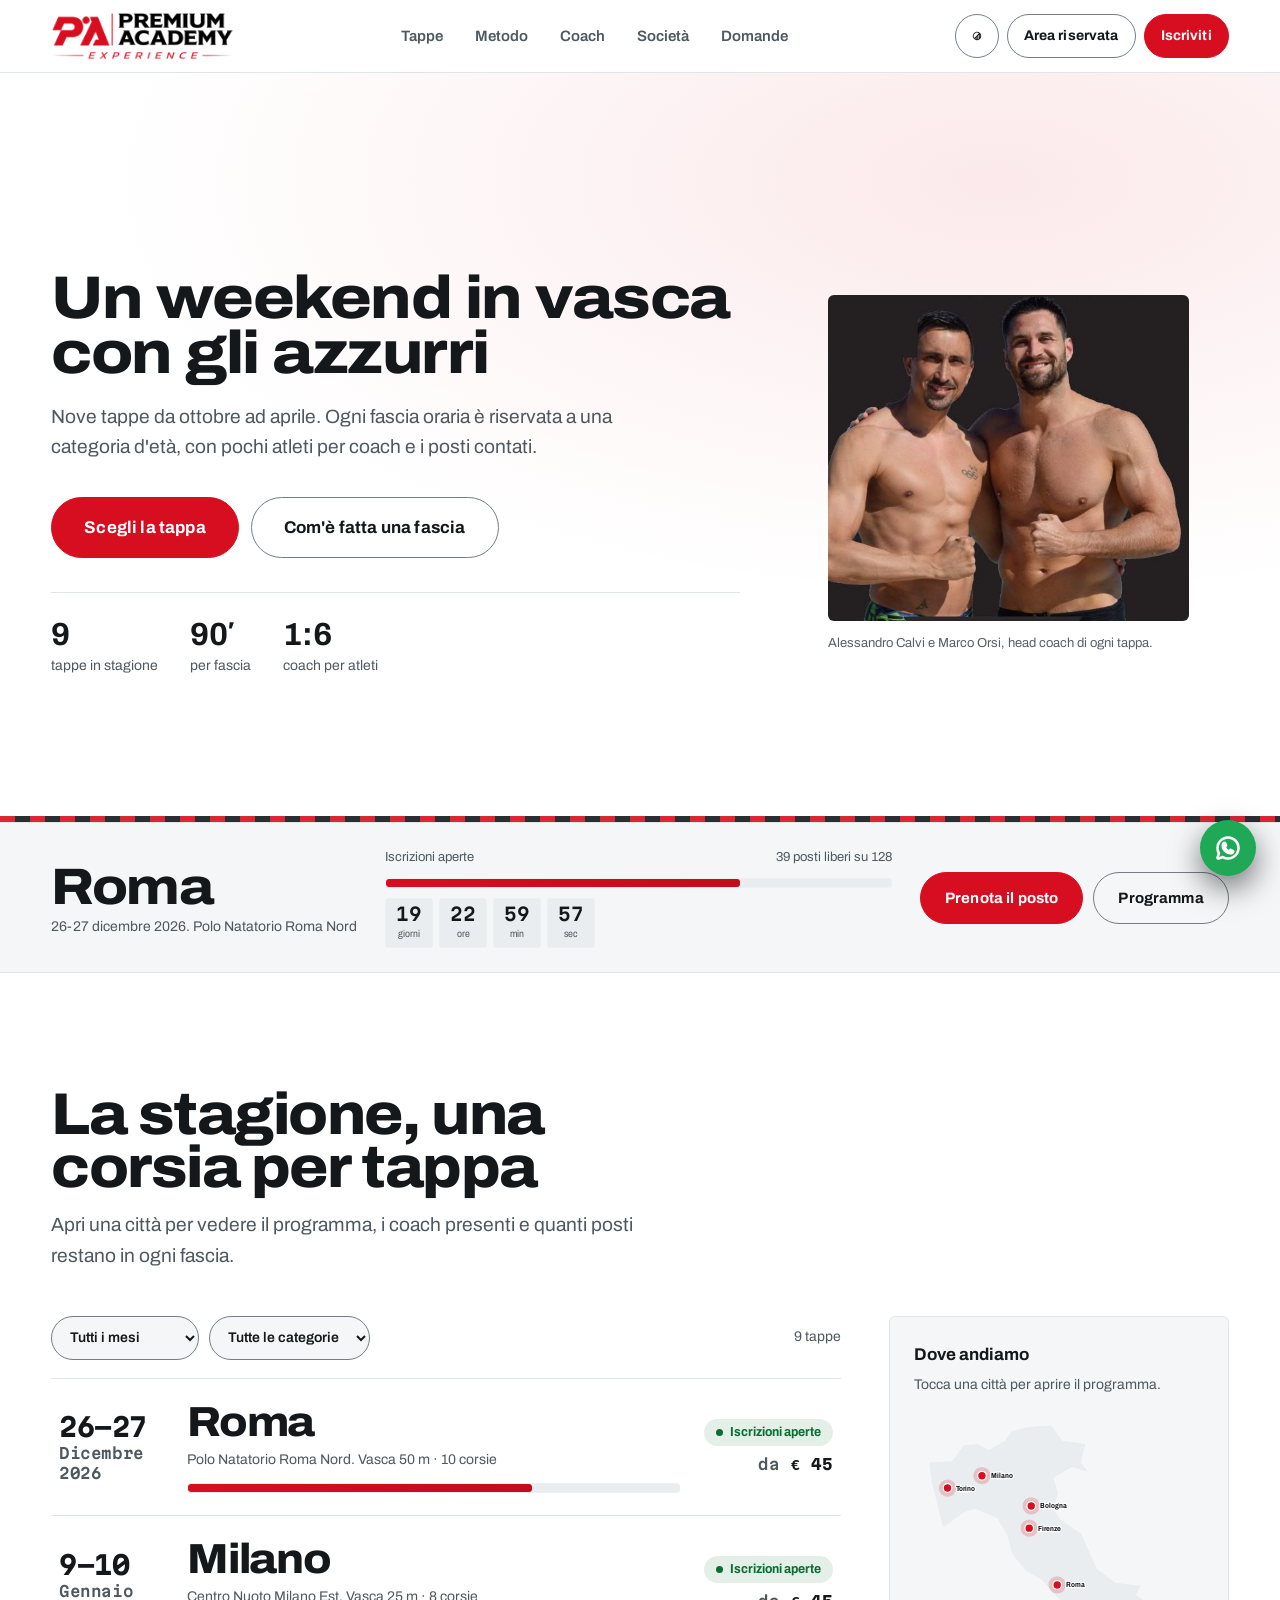
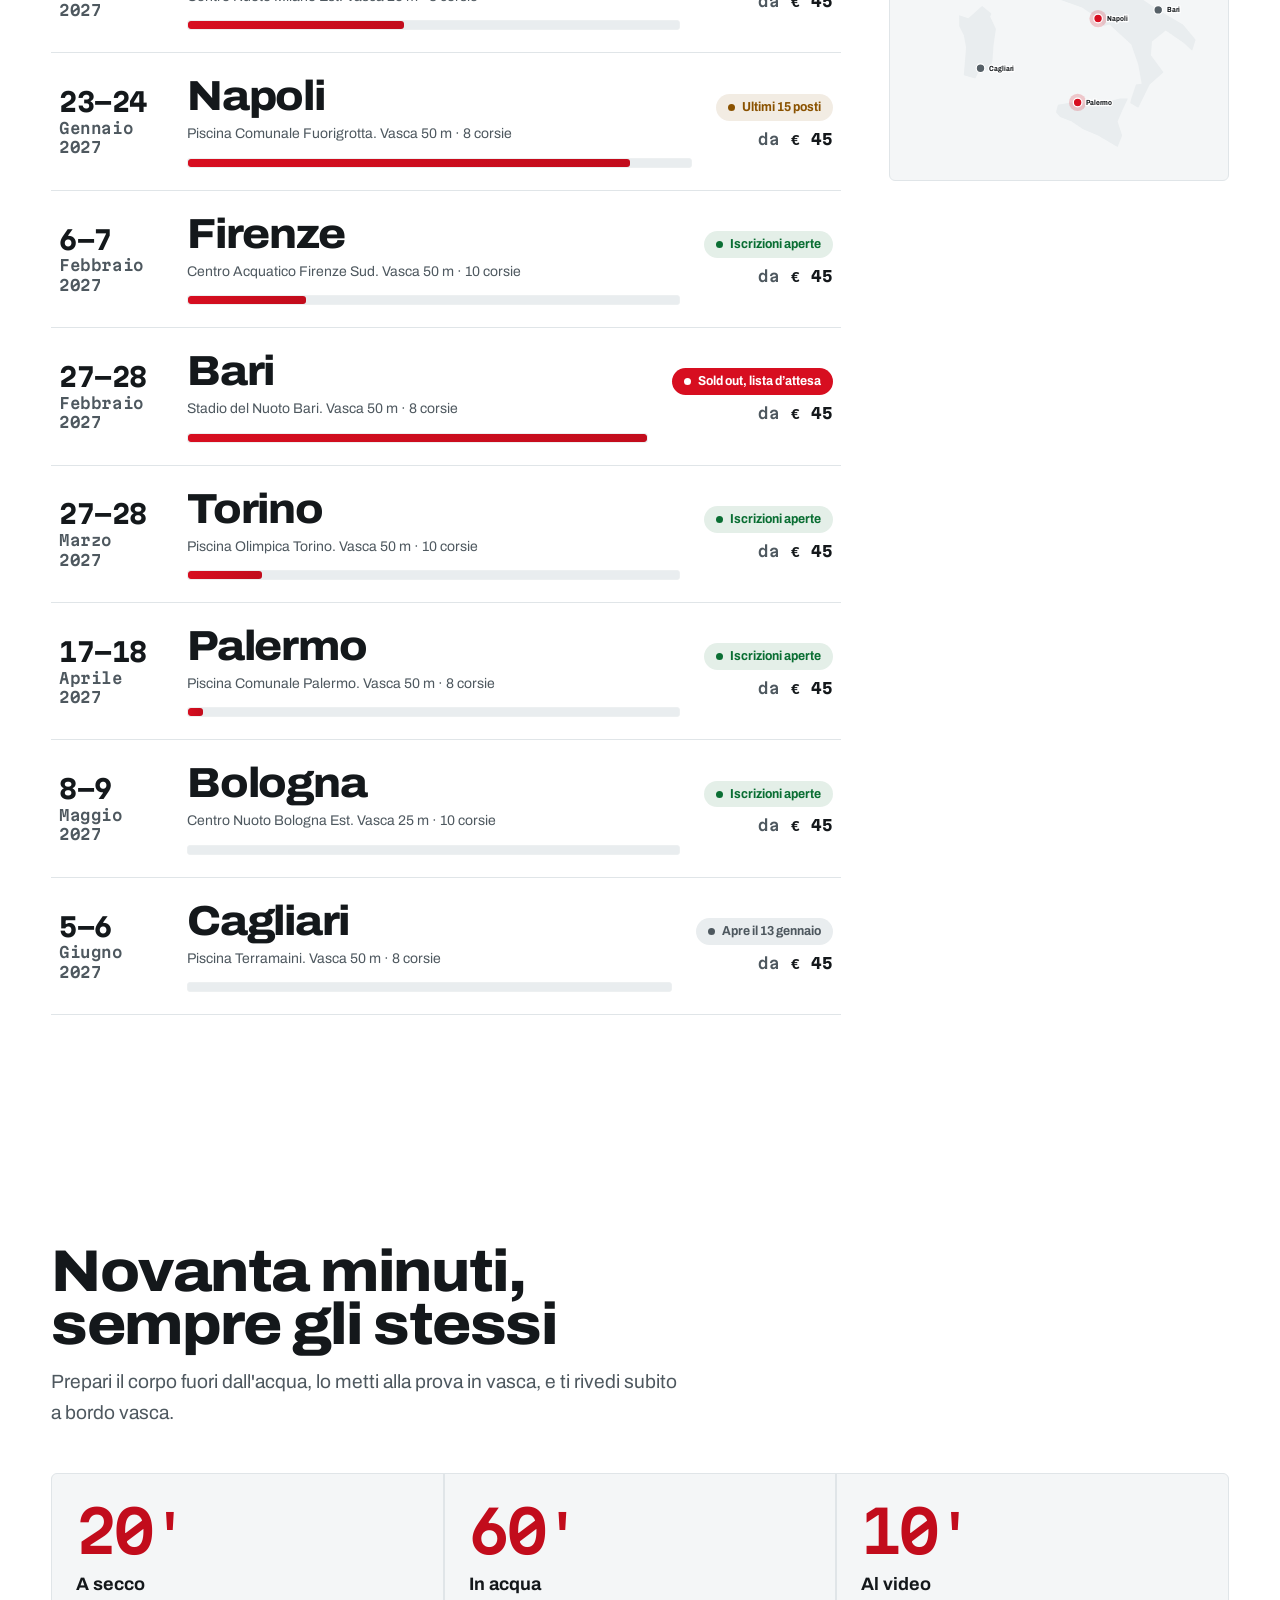
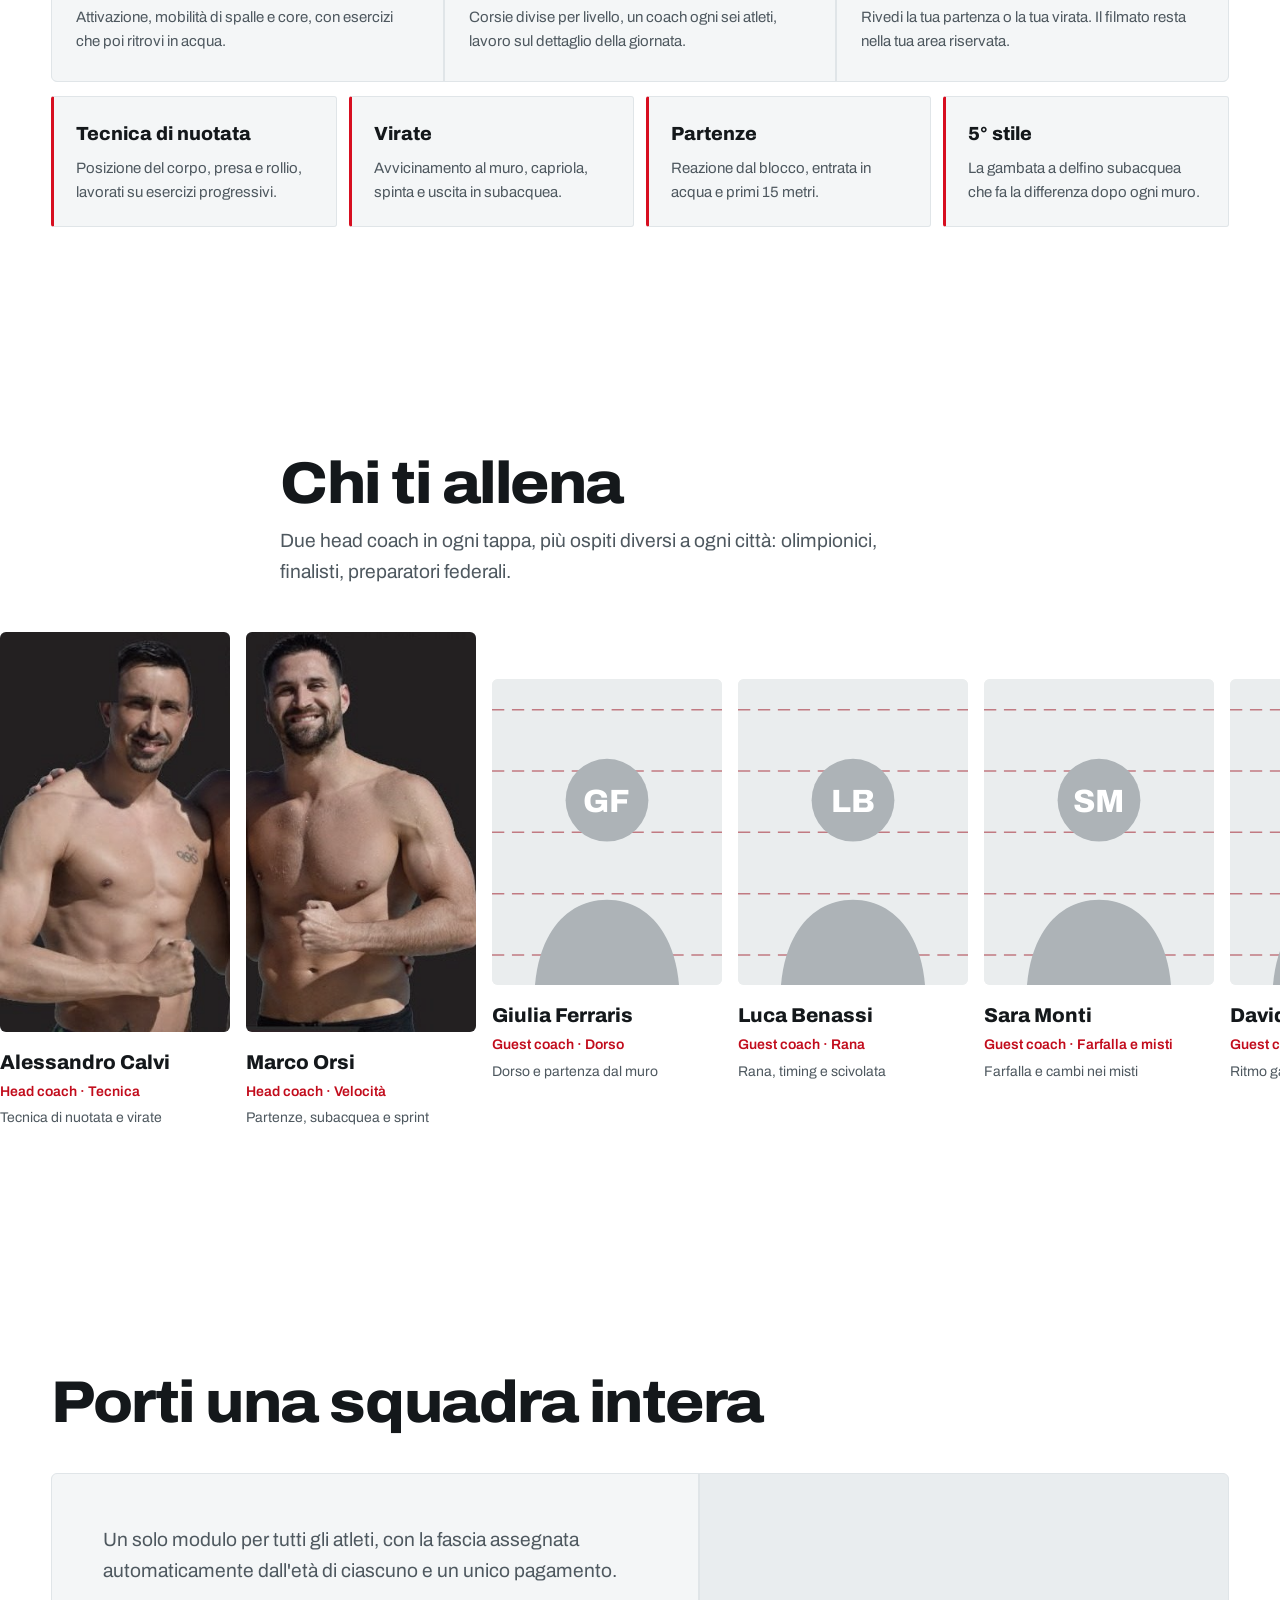
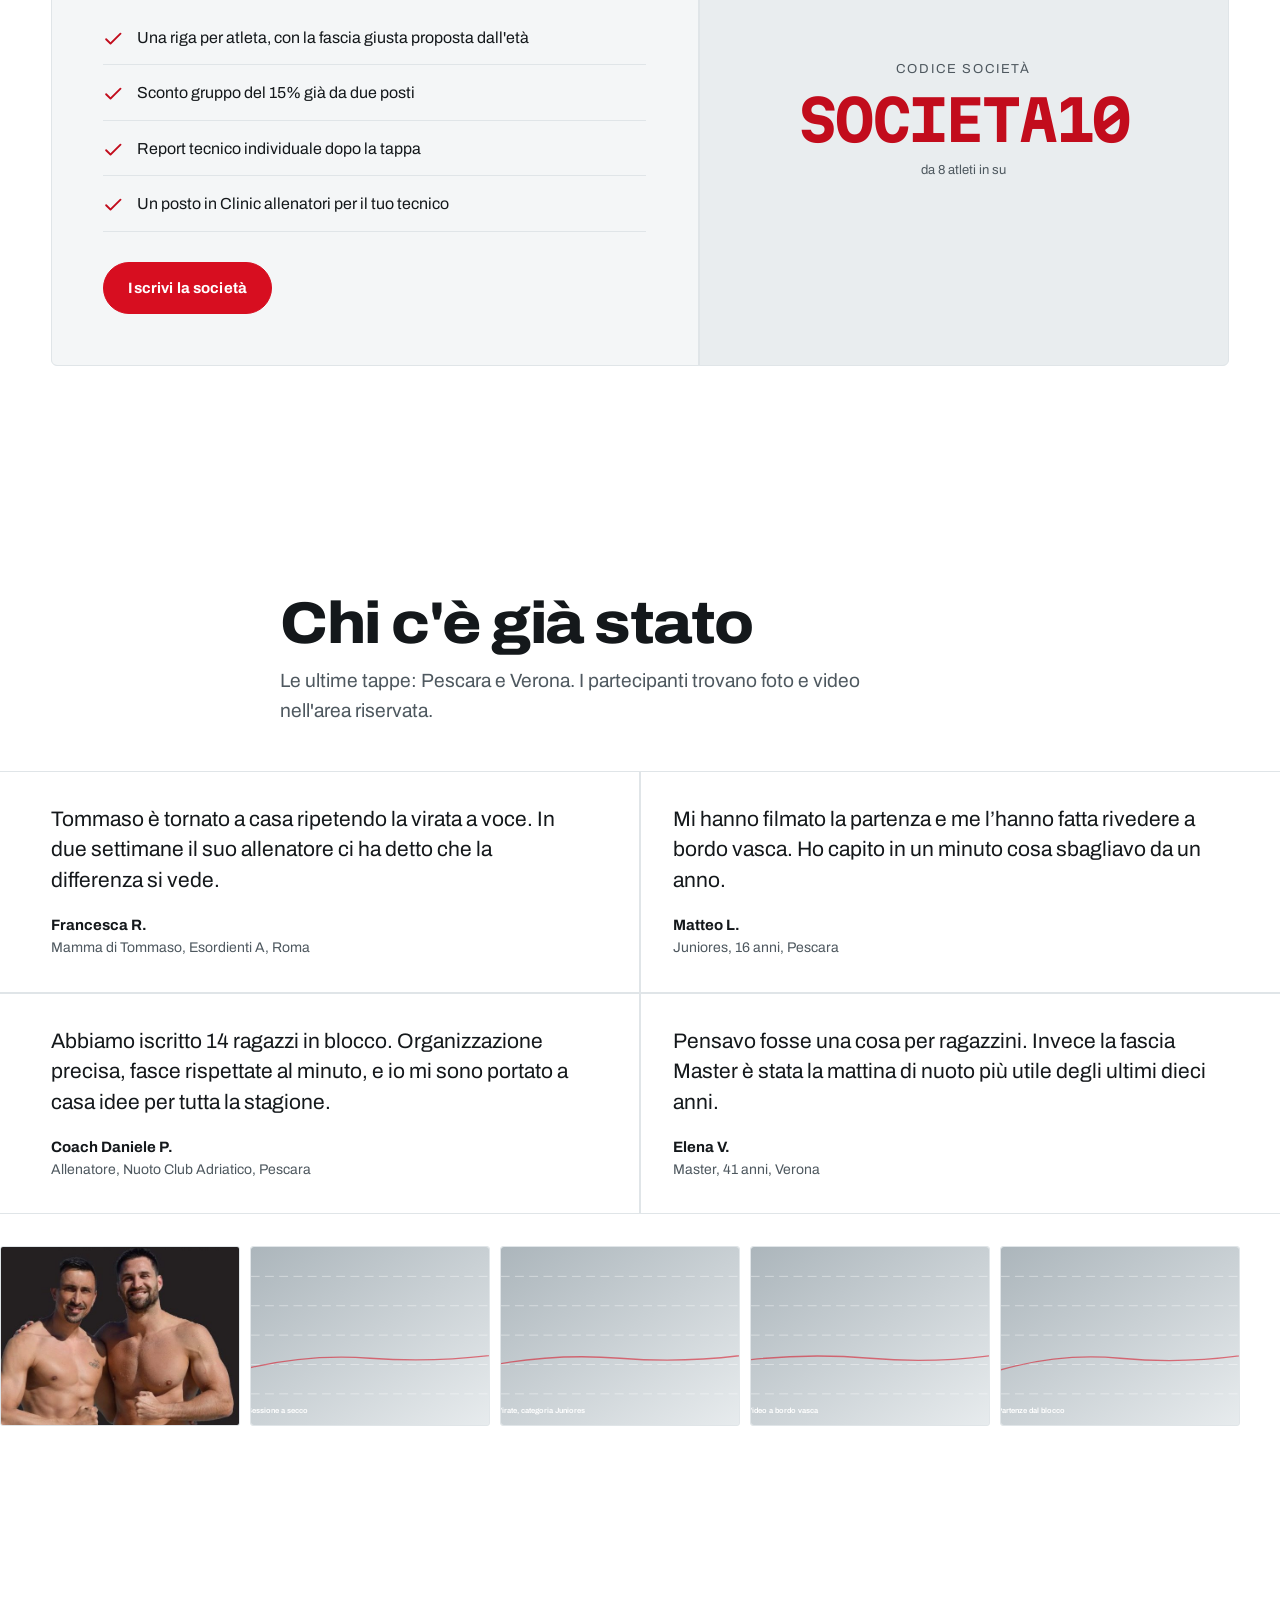
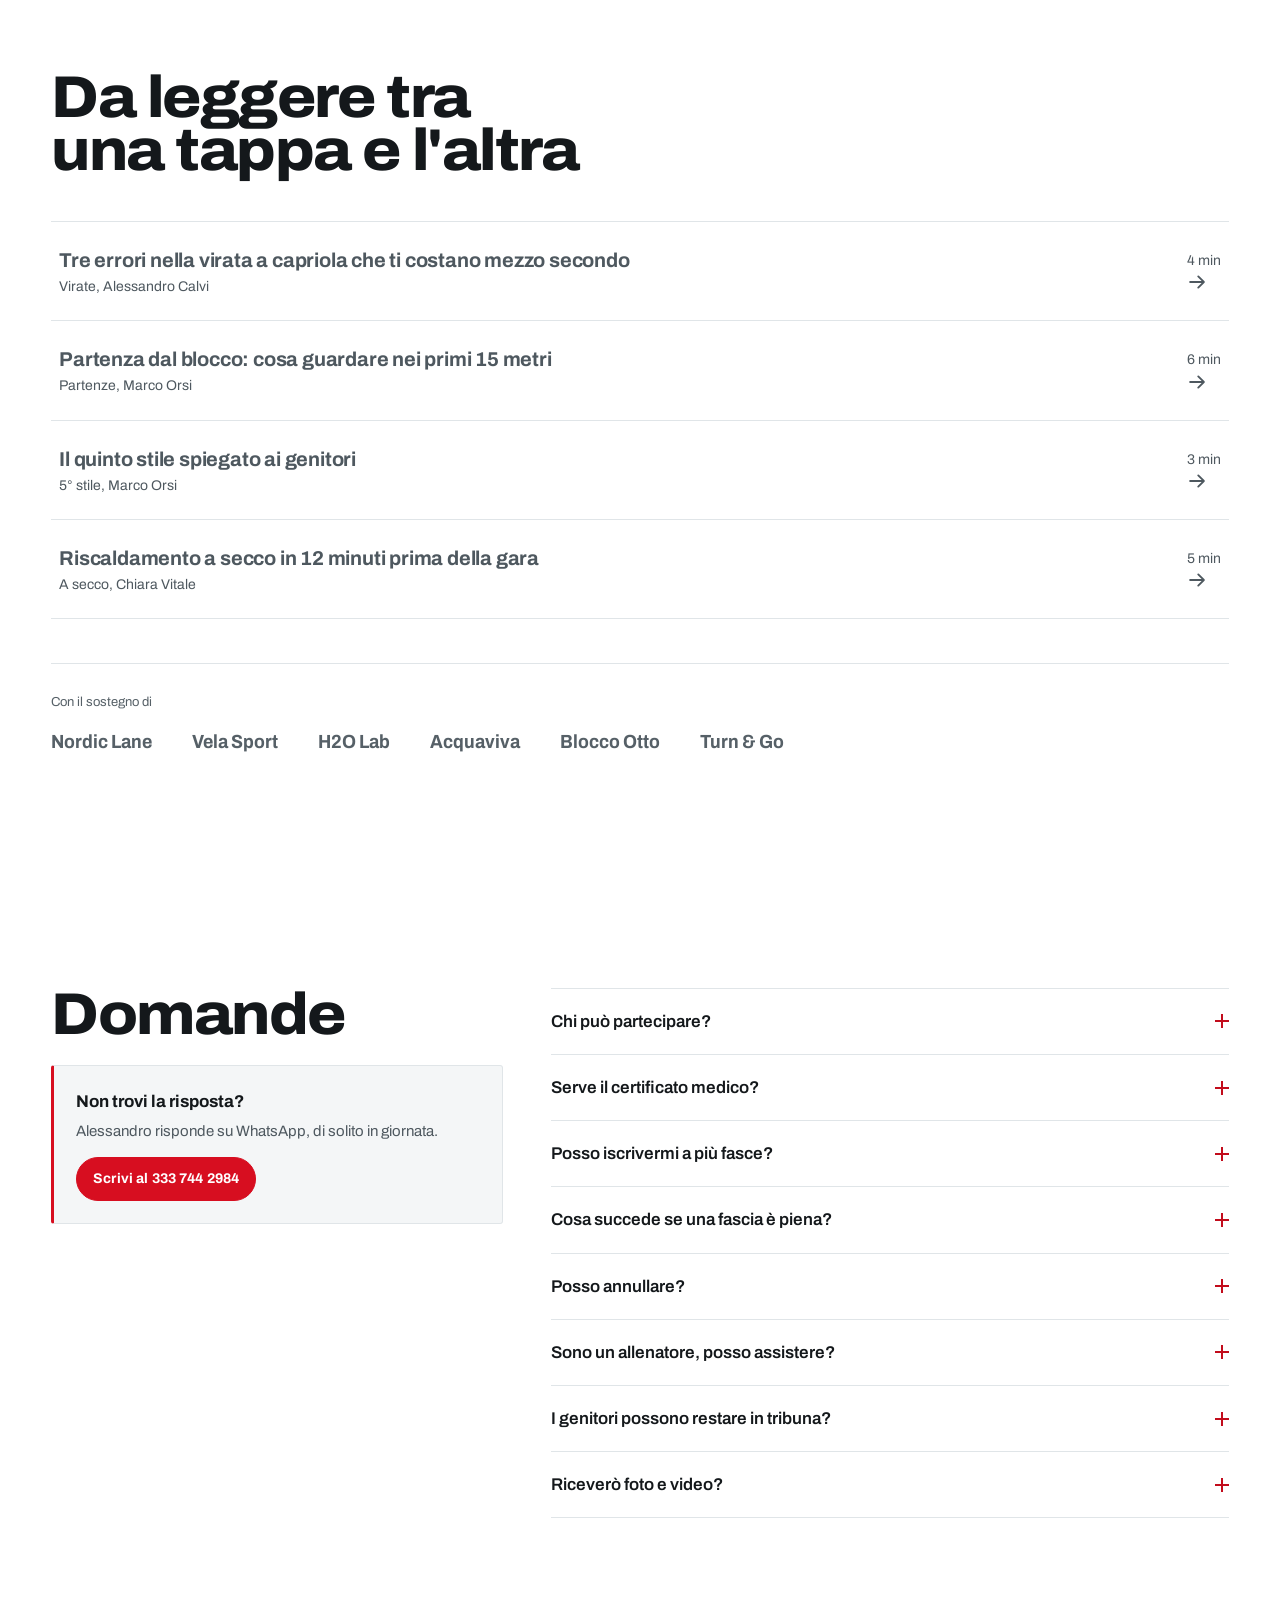
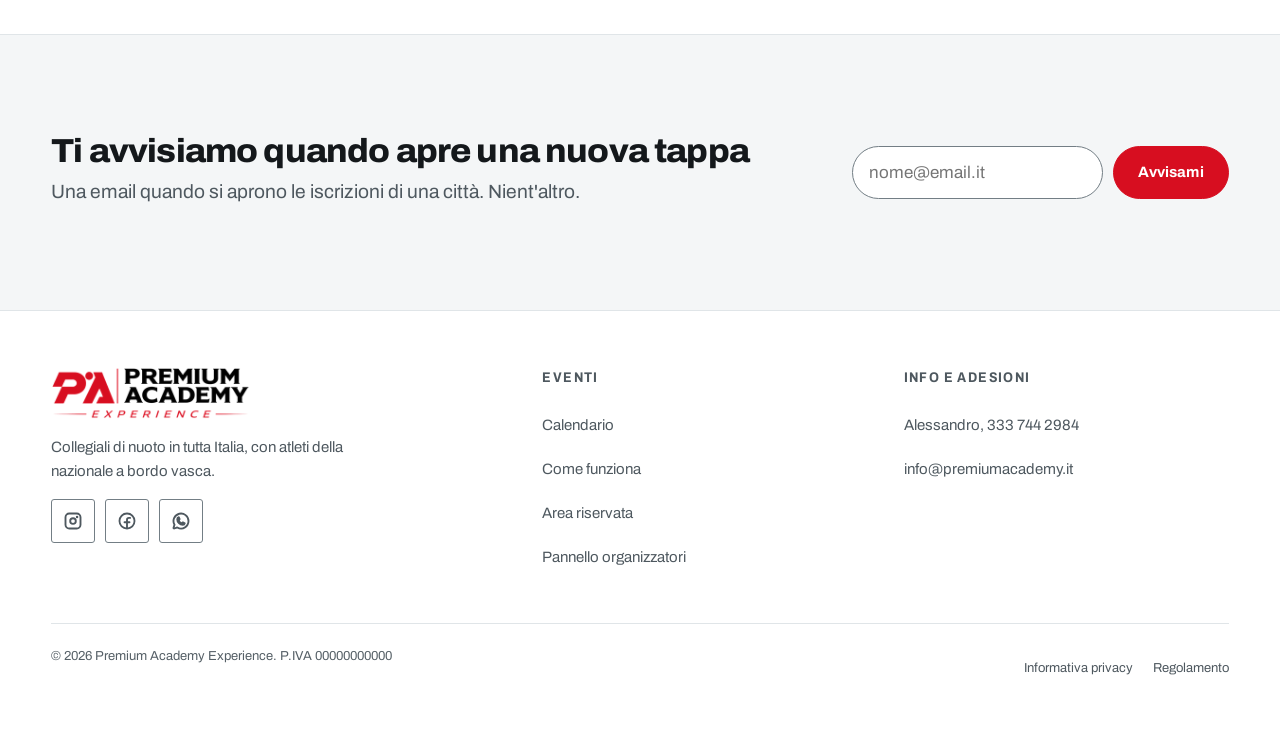
==== commit adcd5230: "notte giorno" ====
--- a/index.html
+++ b/index.html
@@ -3,7 +3,8 @@
 <head>
 <meta charset="utf-8">
 <meta name="viewport" content="width=device-width, initial-scale=1, viewport-fit=cover">
-<meta name="theme-color" content="#070d10">
+<meta name="theme-color" content="#ffffff">
+<script>try{if(localStorage.getItem("pa-theme")==="dark")document.documentElement.setAttribute("data-theme","dark")}catch(e){}</script>
 <title>Premium Academy Experience · Collegiali di nuoto in tutta Italia</title>
 <meta name="description" content="Weekend di collegiale con atleti della nazionale, in nove città italiane. Ogni fascia oraria è riservata a una categoria: scegli la tappa e prenota il posto in vasca.">
 <link rel="canonical" href="https://premiumacademy.example/">
@@ -11,6 +12,7 @@
 <meta property="og:title" content="Premium Academy Experience">
 <meta property="og:description" content="Un weekend in vasca con gli azzurri. Nove tappe in Italia, una fascia oraria per ogni categoria.">
 <meta property="og:image" content="assets/img/og.jpg">
+<meta property="og:image:width" content="1200"><meta property="og:image:height" content="630">
 <meta property="og:locale" content="it_IT">
 <meta name="twitter:card" content="summary_large_image">
 <link rel="icon" href="assets/img/favicon-64.png" sizes="64x64">
@@ -19,55 +21,62 @@
 <link rel="stylesheet" href="assets/css/core.css">
 <style>
 /* ---------- barra superiore: una riga, massimo 72px ---------- */
-.bar { position: sticky; top: 0; z-index: 90; background: rgba(7,13,16,.86); backdrop-filter: blur(14px); border-bottom: 1px solid var(--line-soft); }
+.bar { position: sticky; top: 0; z-index: 90; background: var(--bar-bg); backdrop-filter: blur(14px); border-bottom: 1px solid var(--line); }
 .bar-in { display: flex; align-items: center; justify-content: space-between; gap: 20px; height: 72px; }
 .bar-logo { display: flex; align-items: center; min-height: 44px; flex: none; }
-.bar-logo img { height: 40px; width: auto; }
+.bar-logo .logo-img { --logo-w: 184px; }
 .bar-nav { display: flex; gap: 4px; }
-.bar-nav a { display: flex; align-items: center; min-height: 44px; padding: 0 14px; border-radius: var(--r-s); color: var(--foam-2); font-weight: 600; font-size: 15px; text-decoration: none; }
-.bar-nav a:hover { color: var(--foam); background: var(--ink-raised); }
+.bar-nav a { display: flex; align-items: center; min-height: 44px; padding: 0 14px; border-radius: var(--r-s); color: var(--text-2); font-weight: 600; font-size: 15px; text-decoration: none; }
+.bar-nav a:hover { color: var(--text); background: var(--raised); }
 .bar-act { display: flex; align-items: center; gap: 8px; flex: none; }
+.nav-theme { display: none; }
+.bar-nav .nav-only { display: none; }
 .burger { display: none; width: 48px; height: 48px; border: 1px solid var(--line-strong); border-radius: var(--r-s); background: none; cursor: pointer; }
-.burger i { display: block; width: 20px; height: 2px; margin: 4px auto; background: var(--foam); transition: transform .25s var(--ease), opacity .2s; }
+.burger i { display: block; width: 20px; height: 2px; margin: 4px auto; background: var(--text); transition: transform .25s var(--ease), opacity .2s; }
 .bar.is-open .burger i:nth-child(1) { transform: translateY(6px) rotate(45deg); }
 .bar.is-open .burger i:nth-child(2) { opacity: 0; }
 .bar.is-open .burger i:nth-child(3) { transform: translateY(-6px) rotate(-45deg); }
 @media (max-width: 920px) {
   .burger { display: block; }
-  .bar-nav { position: absolute; left: 0; right: 0; top: 72px; flex-direction: column; gap: 0; padding: 8px var(--gutter) 22px; background: var(--ink); border-bottom: 1px solid var(--line); transform: translateY(-120%); visibility: hidden; transition: transform .3s var(--ease), visibility .3s; }
+  .bar-nav { position: absolute; left: 0; right: 0; top: 72px; flex-direction: column; gap: 0; padding: 8px var(--gutter) 22px; background: var(--bg); border-bottom: 1px solid var(--line); transform: translateY(-120%); visibility: hidden; transition: transform .3s var(--ease), visibility .3s; }
   .bar.is-open .bar-nav { transform: none; visibility: visible; }
-  .bar-nav a { min-height: 52px; font-size: 19px; color: var(--foam); }
+  .bar-nav a { min-height: 52px; font-size: 19px; color: var(--text); }
+  .bar-nav .nav-only { display: flex; }
+  /* su telefono il commutatore non entra nella barra: vive nel menu */
+  .nav-theme { display: flex; align-items: center; gap: 12px; width: 100%; min-height: 52px; margin-top: 10px; padding: 0 14px; border: 1px solid var(--line-strong); border-radius: var(--r-s); background: none; color: var(--text); font-size: 17px; font-weight: 600; cursor: pointer; }
+  .nav-theme svg { width: 22px; height: 22px; }
   .bar-act .btn.ghost { display: none; }
+  .bar-act .icon-btn { display: none; }
 }
 @media (max-width: 460px) {
   .bar-in { gap: 10px; }
-  .bar-logo img { height: 32px; }
+  .bar-logo .logo-img { --logo-w: 142px; }
   .burger { width: 44px; height: 44px; }
 }
 
 /* ---------- hero ---------- */
 .hero { position: relative; min-height: 100dvh; display: flex; flex-direction: column; justify-content: center; padding: 60px 0 0; overflow: hidden; }
-.hero::before { content: ''; position: absolute; inset: 0; z-index: -2; background: radial-gradient(120% 80% at 78% 12%, rgba(215,14,32,.2), transparent 58%); }
+.hero::before { content: ''; position: absolute; inset: 0; z-index: -2; background: radial-gradient(120% 80% at 78% 12%, var(--hero-wash), transparent 58%); }
 .hero-grid { display: grid; grid-template-columns: 1.22fr .78fr; gap: 48px; align-items: center; flex: 1; padding-block: 40px; }
 .hero h1 { margin: 0 0 22px; font-size: clamp(34px, 4.7vw, 62px); text-wrap: nowrap; }
 @media (max-width: 640px) { .hero h1 { text-wrap: balance; } .hero h1 br { display: none; } }
 .hero .lede { margin-bottom: 34px; }
 .hero-cta { display: flex; gap: 12px; flex-wrap: wrap; }
 .hero-figure { position: relative; }
-.hero-figure img { width: 100%; height: auto; border-radius: var(--r-m); background: var(--ink-raised); }
-.hero-figure figcaption { margin-top: 12px; font-size: 13px; color: var(--foam-3); }
+.hero-figure img { width: 100%; height: auto; border-radius: var(--r-m); background: var(--raised); }
+.hero-figure figcaption { margin-top: 12px; font-size: 13px; color: var(--text-3); }
 .hero-stats { display: flex; gap: 32px; flex-wrap: wrap; padding: 26px 0 0; border-top: 1px solid var(--line); margin-top: 34px; }
-.hero-stats div { font-size: 14px; color: var(--foam-2); }
-.hero-stats b { display: block; font: 700 32px/1 var(--f-sans); color: var(--foam); font-variant-numeric: tabular-nums; font-variation-settings: 'wdth' 100; margin-bottom: 4px; }
+.hero-stats div { font-size: 14px; color: var(--text-2); }
+.hero-stats b { display: block; font: 700 32px/1 var(--f-sans); color: var(--text); font-variant-numeric: tabular-nums; font-variation-settings: 'wdth' 100; margin-bottom: 4px; }
 @media (max-width: 920px) { .hero-grid { grid-template-columns: 1fr; gap: 30px; } .hero { min-height: 0; padding-bottom: 36px; } .hero-stats { margin-top: 26px; padding-top: 22px; gap: 24px; } }
 
 /* banda della prossima tappa, in fondo all'hero */
-.next { background: var(--ink-surface); border-block: 1px solid var(--line); }
+.next { background: var(--surface); border-block: 1px solid var(--line); }
 .next-in { display: grid; grid-template-columns: auto 1fr auto; gap: 28px; align-items: center; padding: 24px 0; }
 .next-city { font-size: clamp(30px, 4vw, 52px); font-weight: 800; line-height: 1; letter-spacing: -.03em; font-variation-settings: 'wdth' 112; }
-.next-city small { display: block; margin-top: 7px; font-size: 14px; font-weight: 400; color: var(--foam-2); letter-spacing: 0; font-variation-settings: 'wdth' 100; }
+.next-city small { display: block; margin-top: 7px; font-size: 14px; font-weight: 400; color: var(--text-2); letter-spacing: 0; font-variation-settings: 'wdth' 100; }
 .next-mid { display: grid; gap: 10px; }
-.next-left { display: flex; justify-content: space-between; font-size: 13px; color: var(--foam-2); }
+.next-left { display: flex; justify-content: space-between; font-size: 13px; color: var(--text-2); }
 @media (max-width: 860px) { .next-in { grid-template-columns: 1fr; gap: 18px; } .next-in .clock { flex-wrap: wrap; } }
 
 /* ---------- sezioni ---------- */
@@ -77,8 +86,8 @@
 
 /* ---------- la stagione: una corsia per tappa ---------- */
 .tools { display: flex; gap: 10px; flex-wrap: wrap; align-items: center; margin-bottom: 8px; }
-.tools select { min-height: 44px; padding: 10px 14px; background: var(--ink-surface); color: var(--foam); border: 1px solid var(--line-strong); border-radius: var(--r-pill); font-weight: 600; font-size: 14px; }
-.tools .count { font-size: 14px; color: var(--foam-2); margin-left: auto; }
+.tools select { min-height: 44px; padding: 10px 14px; background: var(--surface); color: var(--text); border: 1px solid var(--line-strong); border-radius: var(--r-pill); font-weight: 600; font-size: 14px; }
+.tools .count { font-size: 14px; color: var(--text-2); margin-left: auto; }
 .season { display: grid; grid-template-columns: 1fr 340px; gap: 48px; align-items: start; }
 .lanes { list-style: none; margin: 18px 0 0; padding: 0; }
 .lane { position: relative; }
@@ -89,20 +98,20 @@
   transition: background .2s var(--ease), padding .2s var(--ease);
 }
 .lanes li:last-child .lane-btn { border-bottom: 1px solid var(--line); }
-.lane-btn:hover, .lane-btn:focus-visible { background: var(--ink-surface); padding-inline: 16px; }
-.lane-date { font: 600 15px/1.3 var(--f-mono); font-variant-numeric: tabular-nums; letter-spacing: -.03em; color: var(--foam-2); }
-.lane-date b { display: block; font-size: 26px; color: var(--foam); }
+.lane-btn:hover, .lane-btn:focus-visible { background: var(--surface); padding-inline: 16px; }
+.lane-date { font: 600 15px/1.3 var(--f-mono); font-variant-numeric: tabular-nums; letter-spacing: -.03em; color: var(--text-2); }
+.lane-date b { display: block; font-size: 26px; color: var(--text); }
 .lane-main { display: grid; }
 .lane-city { display: block; font-size: clamp(27px, 3.4vw, 42px); font-weight: 800; line-height: 1; letter-spacing: -.03em; font-variation-settings: 'wdth' 108; }
-.lane-venue { display: block; margin: 6px 0 12px; font-size: 14px; color: var(--foam-2); }
+.lane-venue { display: block; margin: 6px 0 12px; font-size: 14px; color: var(--text-2); }
 .lane-right { display: grid; gap: 9px; justify-items: end; }
-.lane-price { font: 600 15px var(--f-mono); color: var(--foam-2); font-variant-numeric: tabular-nums; }
-.lane-price b { color: var(--foam); }
+.lane-price { font: 600 15px var(--f-mono); color: var(--text-2); font-variant-numeric: tabular-nums; }
+.lane-price b { color: var(--text); }
 .lane-btn:hover .lane-city { color: var(--red-bright); }
-.lane-empty { padding: 36px 0; color: var(--foam-2); border-top: 1px solid var(--line); }
-.mapbox { position: sticky; top: 96px; padding: 24px; background: var(--ink-surface); border: 1px solid var(--line); border-radius: var(--r-m); }
+.lane-empty { padding: 36px 0; color: var(--text-2); border-top: 1px solid var(--line); }
+.mapbox { position: sticky; top: 96px; padding: 24px; background: var(--surface); border: 1px solid var(--line); border-radius: var(--r-m); }
 .mapbox h3 { margin: 0 0 6px; font-size: 17px; font-weight: 700; }
-.mapbox p { margin: 0 0 14px; font-size: 14px; color: var(--foam-2); }
+.mapbox p { margin: 0 0 14px; font-size: 14px; color: var(--text-2); }
 @media (max-width: 1040px) { .season { grid-template-columns: 1fr; gap: 32px; } .mapbox { position: static; max-width: 460px; } }
 @media (max-width: 620px) {
   .lane-btn { grid-template-columns: 1fr auto; gap: 6px 16px; padding: 20px 4px; }
@@ -115,14 +124,14 @@
 
 /* ---------- metodo: la fascia in tre tempi ---------- */
 .split { display: grid; grid-template-columns: repeat(3, 1fr); gap: 2px; background: var(--line); border: 1px solid var(--line); border-radius: var(--r-m); overflow: hidden; margin-bottom: 14px; }
-.split div { padding: 28px 24px; background: var(--ink-surface); }
+.split div { padding: 28px 24px; background: var(--surface); }
 .split b { display: block; font: 600 clamp(38px, 5vw, 58px)/1 var(--f-mono); letter-spacing: -.05em; color: var(--red-bright); margin-bottom: 10px; }
 .split h3 { margin: 0 0 6px; font-size: 18px; font-weight: 700; }
-.split p { margin: 0; font-size: 15px; color: var(--foam-2); }
+.split p { margin: 0; font-size: 15px; color: var(--text-2); }
 .disc { display: grid; grid-template-columns: repeat(4, 1fr); gap: 12px; }
-.disc article { padding: 22px; border: 1px solid var(--line); border-left: 3px solid var(--red); border-radius: var(--r-s); background: var(--ink-surface); }
+.disc article { padding: 22px; border: 1px solid var(--line); border-left: 3px solid var(--red); border-radius: var(--r-s); background: var(--surface); }
 .disc h3 { margin: 0 0 7px; font-size: 19px; font-weight: 800; }
-.disc p { margin: 0; font-size: 15px; color: var(--foam-2); }
+.disc p { margin: 0; font-size: 15px; color: var(--text-2); }
 @media (max-width: 900px) { .split { grid-template-columns: 1fr; } .disc { grid-template-columns: 1fr 1fr; } }
 @media (max-width: 560px) { .disc { grid-template-columns: 1fr; } }
 
@@ -132,69 +141,69 @@
 .ccard .pa-avatar { border-radius: var(--r-m); transition: filter .3s var(--ease); filter: grayscale(.35); }
 .ccard:hover .pa-avatar, .ccard:focus-visible .pa-avatar { filter: none; }
 .ccard h3 { margin: 14px 0 3px; font-size: 20px; font-weight: 800; }
-.ccard p { margin: 0; font-size: 14px; color: var(--foam-2); }
+.ccard p { margin: 0; font-size: 14px; color: var(--text-2); }
 .ccard .role { color: var(--red-bright); font-weight: 600; margin-bottom: 4px; }
 
 /* ---------- società ---------- */
 .club { display: grid; grid-template-columns: 1.1fr .9fr; gap: 2px; background: var(--line); border: 1px solid var(--line); border-radius: var(--r-m); overflow: hidden; }
-.club > div { padding: clamp(28px, 4vw, 52px); background: var(--ink-surface); }
+.club > div { padding: clamp(28px, 4vw, 52px); background: var(--surface); }
 .club ul { list-style: none; margin: 24px 0 30px; padding: 0; display: grid; gap: 1px; }
 .club li { padding: 14px 0; border-bottom: 1px solid var(--line); font-size: 16px; display: grid; grid-template-columns: 22px 1fr; gap: 12px; }
 .club li svg { color: var(--red-bright); margin-top: 3px; }
-.club-code { display: grid; place-content: center; text-align: center; padding: clamp(32px, 4vw, 52px) clamp(24px, 3vw, 40px) !important; background: var(--ink-raised) !important; }
-.club-code span { font-size: 13px; color: var(--foam-2); letter-spacing: .14em; text-transform: uppercase; }
+.club-code { display: grid; place-content: center; text-align: center; padding: clamp(32px, 4vw, 52px) clamp(24px, 3vw, 40px) !important; background: var(--raised) !important; }
+.club-code span { font-size: 13px; color: var(--text-2); letter-spacing: .14em; text-transform: uppercase; }
 .club-code b { display: block; margin: 12px 0; font: 700 clamp(34px, 5vw, 56px)/1 var(--f-mono); letter-spacing: -.04em; color: var(--red-bright); }
 @media (max-width: 860px) { .club { grid-template-columns: 1fr; } }
 
 /* ---------- voci ---------- */
 .quotes { display: grid; grid-template-columns: 1fr 1fr; gap: 2px; background: var(--line); border-block: 1px solid var(--line); }
-.quotes figure { margin: 0; padding: 32px var(--gutter); background: var(--ink); }
+.quotes figure { margin: 0; padding: 32px var(--gutter); background: var(--bg); }
 .quotes figure:nth-child(even) { padding-left: 32px; }
 @media (max-width: 760px) { .quotes figure, .quotes figure:nth-child(even) { padding-inline: var(--gutter); } }
 .quotes blockquote { margin: 0 0 18px; font-size: clamp(18px, 1.8vw, 21px); line-height: 1.45; }
-.quotes figcaption { font-size: 14px; color: var(--foam-2); }
-.quotes figcaption b { display: block; color: var(--foam); font-size: 15px; }
+.quotes figcaption { font-size: 14px; color: var(--text-2); }
+.quotes figcaption b { display: block; color: var(--text); font-size: 15px; }
 @media (max-width: 760px) { .quotes { grid-template-columns: 1fr; } }
 .gallery { display: grid; grid-auto-flow: column; grid-auto-columns: minmax(240px, 320px); gap: 10px; overflow-x: auto; scroll-snap-type: x mandatory; margin: 32px calc(var(--gutter) * -1) 0; padding: 0 var(--gutter) 14px; }
-.gallery figure { margin: 0; scroll-snap-align: start; aspect-ratio: 4/3; border-radius: var(--r-s); overflow: hidden; background: var(--ink-raised); }
+.gallery figure { margin: 0; scroll-snap-align: start; aspect-ratio: 4/3; border-radius: var(--r-s); overflow: hidden; background: var(--raised); border: 1px solid var(--line); }
 .gallery img { width: 100%; height: 100%; object-fit: cover; object-position: top; }
 
 /* ---------- consigli e partner ---------- */
 .reads { border-top: 1px solid var(--line); }
 .reads a { display: grid; grid-template-columns: 1fr auto; gap: 24px; align-items: center; padding: 22px 8px; border-bottom: 1px solid var(--line); text-decoration: none; transition: background .2s var(--ease), padding .2s var(--ease); }
-.reads a:hover { background: var(--ink-surface); padding-inline: 16px; }
+.reads a:hover { background: var(--surface); padding-inline: 16px; }
 .reads b { display: block; font-size: 20px; font-weight: 700; letter-spacing: -.01em; }
-.reads span { font-size: 14px; color: var(--foam-2); }
+.reads span { font-size: 14px; color: var(--text-2); }
 .reads a:hover b { color: var(--red-bright); }
 .partners { display: flex; flex-wrap: wrap; gap: 14px 40px; align-items: center; margin-top: 44px; padding-top: 28px; border-top: 1px solid var(--line); }
-.partners p { margin: 0; font-size: 13px; color: var(--foam-3); flex: 1 0 100%; }
-.partners span { font-size: 19px; font-weight: 700; color: var(--foam-3); font-variation-settings: 'wdth' 92; }
+.partners p { margin: 0; font-size: 13px; color: var(--text-3); flex: 1 0 100%; }
+.partners span { font-size: 19px; font-weight: 700; color: var(--text-3); font-variation-settings: 'wdth' 92; }
 
 /* ---------- domande ---------- */
 .faqgrid { display: grid; grid-template-columns: .8fr 1.2fr; gap: 48px; align-items: start; }
-.faqgrid .help { padding: 22px; margin-top: 24px; border: 1px solid var(--line); border-left: 3px solid var(--red); border-radius: var(--r-s); background: var(--ink-surface); }
+.faqgrid .help { padding: 22px; margin-top: 24px; border: 1px solid var(--line); border-left: 3px solid var(--red); border-radius: var(--r-s); background: var(--surface); }
 .faqgrid .help b { display: block; margin-bottom: 4px; }
-.faqgrid .help p { margin: 0 0 14px; font-size: 15px; color: var(--foam-2); }
+.faqgrid .help p { margin: 0 0 14px; font-size: 15px; color: var(--text-2); }
 @media (max-width: 860px) { .faqgrid { grid-template-columns: 1fr; gap: 28px; } }
 
 /* ---------- chiusura e piede ---------- */
-.closing { padding: clamp(60px, 8vw, 110px) 0; border-top: 1px solid var(--line); background: var(--ink-surface); }
+.closing { padding: clamp(60px, 8vw, 110px) 0; border-top: 1px solid var(--line); background: var(--surface); }
 .closing-in { display: grid; grid-template-columns: 1fr auto; gap: 32px; align-items: center; }
 @media (max-width: 760px) { .closing-in { grid-template-columns: 1fr; } }
 .foot { padding: 56px 0 40px; border-top: 1px solid var(--line); }
 .foot-grid { display: grid; grid-template-columns: 1.4fr 1fr 1fr; gap: 36px; }
-.foot img { width: 190px; margin-bottom: 16px; }
-.foot h3 { margin: 0 0 14px; font-size: 14px; font-weight: 700; color: var(--foam-2); letter-spacing: .1em; text-transform: uppercase; font-variation-settings: 'wdth' 88; }
+
+.foot h3 { margin: 0 0 14px; font-size: 14px; font-weight: 700; color: var(--text-2); letter-spacing: .1em; text-transform: uppercase; font-variation-settings: 'wdth' 88; }
 .foot ul { list-style: none; margin: 0; padding: 0; display: grid; font-size: 15px; }
-.foot a { text-decoration: none; color: var(--foam-2); display: inline-flex; align-items: center; gap: 9px; min-height: 44px; }
-.foot a:hover { color: var(--foam); }
+.foot a { text-decoration: none; color: var(--text-2); display: inline-flex; align-items: center; gap: 9px; min-height: 44px; }
+.foot a:hover { color: var(--text); }
 .foot .social { display: flex; gap: 10px; margin-top: 16px; }
 .foot .social a { width: 44px; height: 44px; display: grid; place-items: center; border: 1px solid var(--line-strong); border-radius: var(--r-s); }
-.foot .social a:hover { background: var(--ink-raised); border-color: var(--foam-3); }
-.legal { display: flex; justify-content: space-between; flex-wrap: wrap; gap: 14px; margin-top: 44px; padding-top: 22px; border-top: 1px solid var(--line); font-size: 13px; color: var(--foam-3); }
+.foot .social a:hover { background: var(--raised); border-color: var(--text-3); }
+.legal { display: flex; justify-content: space-between; flex-wrap: wrap; gap: 14px; margin-top: 44px; padding-top: 22px; border-top: 1px solid var(--line); font-size: 13px; color: var(--text-3); }
 .legal nav { display: flex; gap: 20px; flex-wrap: wrap; }
-.legal nav a { display: inline-flex; align-items: center; min-height: 44px; color: var(--foam-2); text-decoration: none; }
-.legal nav a:hover { color: var(--foam); }
+.legal nav a { display: inline-flex; align-items: center; min-height: 44px; color: var(--text-2); text-decoration: none; }
+.legal nav a:hover { color: var(--text); }
 @media (max-width: 760px) { .foot-grid { grid-template-columns: 1fr 1fr; } .foot-grid > :first-child { grid-column: 1 / -1; } }
 @media (max-width: 480px) { .foot-grid { grid-template-columns: 1fr; gap: 28px; } }
 
@@ -209,11 +218,13 @@
 
 <header class="bar" id="bar">
   <div class="wrap bar-in">
-    <a class="bar-logo" href="#top" aria-label="Premium Academy Experience, torna all'inizio"><img src="assets/img/logo-light.png" alt="Premium Academy Experience" width="190" height="50"></a>
+    <a class="bar-logo" href="#top" aria-label="Premium Academy Experience, torna all'inizio"><span class="logo-img" role="img" aria-label="Premium Academy Experience"></span></a>
     <nav class="bar-nav" id="barnav" aria-label="Principale">
-      <a href="#tappe">Tappe</a><a href="#metodo">Metodo</a><a href="#coach">Coach</a><a href="#societa">Società</a><a href="#domande">Domande</a>
+      <a href="#tappe">Tappe</a><a href="#metodo">Metodo</a><a href="#coach">Coach</a><a href="#societa">Società</a><a href="#domande">Domande</a><a href="#" class="nav-only" data-pa="account">Area riservata</a>
+      <button class="nav-theme" data-theme-toggle aria-pressed="false"><span data-theme-icon></span><span data-theme-label>Tema scuro</span></button>
     </nav>
     <div class="bar-act">
+      <button class="btn ghost sm icon-btn" data-theme-toggle aria-pressed="false" aria-label="Passa al tema scuro" title="Passa al tema scuro"></button>
       <button class="btn ghost sm" data-pa="account">Area riservata</button>
       <button class="btn sm" data-pa="register">Iscriviti</button>
       <button class="burger" id="burger" aria-label="Apri il menu" aria-expanded="false" aria-controls="barnav"><i></i><i></i><i></i></button>
@@ -355,7 +366,7 @@
       </div>
       <form id="news" style="display:flex;gap:10px;flex-wrap:wrap">
         <label class="sr" for="news-mail">La tua email</label>
-        <input id="news-mail" type="email" required placeholder="nome@email.it" style="min-height:48px;min-width:220px;padding:12px 16px;background:var(--ink);color:var(--foam);border:1px solid var(--line-strong);border-radius:var(--r-pill)">
+        <input id="news-mail" type="email" required placeholder="nome@email.it" style="min-height:48px;min-width:220px;padding:12px 16px;background:var(--bg);color:var(--text);border:1px solid var(--line-strong);border-radius:var(--r-pill)">
         <button class="btn">Avvisami</button>
       </form>
     </div>
@@ -366,7 +377,7 @@
   <div class="wrap">
     <div class="foot-grid">
       <div>
-        <img src="assets/img/logo-light.png" alt="" width="190" height="50">
+        <span class="logo-img" role="img" aria-label="Premium Academy Experience" style="--logo-w:200px;margin-bottom:16px"></span>
         <p class="muted" style="font-size:15px;max-width:34ch;margin:0">Collegiali di nuoto in tutta Italia, con atleti della nazionale a bordo vasca.</p>
         <div class="social">
           <a href="#" aria-label="Instagram"></a>
@@ -400,6 +411,7 @@
 
 <a class="wa" href="https://wa.me/393337442984" target="_blank" rel="noopener" aria-label="Scrivici su WhatsApp"></a>
 
+<script src="assets/js/theme.js"></script>
 <script src="assets/js/data.js"></script>
 <script src="assets/js/api.js"></script>
 <script src="assets/js/core.js"></script>
--- a/assets/css/core.css
+++ b/assets/css/core.css
@@ -26,48 +26,117 @@
   font-display: swap;
 }
 
+/* -------------------------------------------------------------------------
+   DUE TEMI, UN SOLO SISTEMA
+
+   Il tema chiaro è quello predefinito. Il tema scuro si attiva mettendo
+   data-theme="dark" su <html>: lo fa lo script nel <head> di ogni pagina,
+   leggendo la scelta salvata, prima che la pagina venga disegnata.
+
+   I nomi dei token non descrivono il colore ma il RUOLO, così valgono in
+   entrambi i temi:
+     --bg         il fondo della pagina
+     --surface    le superfici appoggiate sopra (card, modale, barre)
+     --raised     le superfici più staccate (tracce, chip, scheletri)
+     --hover      lo stato di passaggio del puntatore
+     --text       il testo principale   --text-2 secondario   --text-3 terziario
+     --line       separatori decorativi
+     --line-strong bordi che identificano un comando: WCAG 1.4.11 chiede 3:1
+     --red-bright il rosso usato come TESTO, quindi diverso nei due temi
+     --red-hover  il rosso usato come FONDO sotto al bianco
+   ------------------------------------------------------------------------- */
 :root {
-  /* profondità: più si scende, più l'acqua è scura */
-  --ink: #070d10;
-  --ink-surface: #0c1519;
-  --ink-raised: #12222a;
-  --ink-hover: #1a2f38;
-  --line: #22363f;        /* separatori decorativi */
-  --line-strong: #5a6b73; /* bordi di elementi interattivi: 3:1 richiesto da WCAG 1.4.11 */
+  color-scheme: light;
+
+  --bg: #ffffff;
+  --surface: #f4f6f7;
+  --raised: #e9edef;
+  --hover: #e4e9eb;
+  --line: #e0e5e8;
+  --line-strong: #737e85;
+  --line-soft: #edf0f1;
+
+  --text: #14181b;
+  --text-2: #4e585f;
+  --text-3: #566067;
+
+  --red: #d70e20;
+  --red-bright: #c20c1c;
+  --red-hover: #a80a18;
+  --red-deep: #8e0714;
+  --red-wash: rgba(215, 14, 32, .09);
+
+  --go: #0a6e33;
+  --go-wash: rgba(10, 110, 51, .11);
+  --warn: #8a5200;
+  --warn-wash: rgba(138, 82, 0, .11);
+
+  /* il focus è scuro sul chiaro e chiaro sullo scuro; l'alone lo stacca
+     anche quando finisce sopra a un bottone rosso */
+  --focus: #14181b;
+  --focus-halo: rgba(255, 255, 255, .95);
+
+  /* il secondo colore della corda: sul chiaro è il nero del marchio,
+     sullo scuro è il bianco della schiuma */
+  --rope-alt: #14181b;
+
+  --scrim: rgba(10, 16, 19, .55);
+  --shadow-modal: 0 30px 80px rgba(10, 20, 26, .22);
+  --shadow-toast: 0 16px 40px rgba(10, 20, 26, .2);
+  --bar-bg: rgba(255, 255, 255, .88);
+  --hero-wash: rgba(215, 14, 32, .09);
+  --photo-tint: #e9edef;
+  --ph-figure: #aab4ba;    /* la sagoma dentro i segnaposto grafici */
+
+  --r-s: 3px;
+  --r-m: 6px;
+  --r-pill: 999px;
+
+  --f-sans: 'Archivo PA', system-ui, -apple-system, 'Segoe UI', sans-serif;
+  --f-mono: 'Martian PA', ui-monospace, 'SF Mono', Menlo, monospace;
+
+  --gutter: clamp(18px, 4vw, 56px);
+  --wrap: 1320px;
+
+  --ease: cubic-bezier(.2, .8, .2, 1);
+}
+
+/* il mondo "Corsia": l'acqua profonda, con il rosso che resta l'unico accento */
+:root[data-theme="dark"] {
+  color-scheme: dark;
+
+  --bg: #070d10;
+  --surface: #0c1519;
+  --raised: #12222a;
+  --hover: #1a2f38;
+  --line: #22363f;
+  --line-strong: #5a6b73;
   --line-soft: #16262c;
 
-  /* testo */
-  --foam: #edf5f7;
-  --foam-2: #a9c0c8;
-  --foam-3: #8aa3ac;
-
-  /* accento unico */
-  --red: #d70e20;
-  --red-bright: #ff3b4d;   /* rosso per il TESTO su fondo scuro */
-  --red-hover: #b30b1a;    /* rosso piu scuro per i fondi: tiene il bianco sopra a 7:1 */
-  --red-deep: #8e0714;
+  --text: #edf5f7;
+  --text-2: #a9c0c8;
+  --text-3: #8aa3ac;
+
+  --red-bright: #ff3b4d;
+  --red-hover: #b30b1a;
   --red-wash: rgba(215, 14, 32, .14);
 
-  /* stati */
   --go: #4ade80;
   --go-wash: rgba(74, 222, 128, .14);
   --warn: #ffb454;
   --warn-wash: rgba(255, 180, 84, .14);
 
-  /* focus: bianco, così resta visibile anche sul rosso */
   --focus: #ffffff;
-
-  --r-s: 3px;
-  --r-m: 6px;
-  --r-pill: 999px;
-
-  --f-sans: 'Archivo PA', system-ui, -apple-system, 'Segoe UI', sans-serif;
-  --f-mono: 'Martian PA', ui-monospace, 'SF Mono', Menlo, monospace;
-
-  --gutter: clamp(18px, 4vw, 56px);
-  --wrap: 1320px;
-
-  --ease: cubic-bezier(.2, .8, .2, 1);
+  --focus-halo: rgba(7, 13, 16, .92);
+  --rope-alt: #edf5f7;
+
+  --scrim: rgba(3, 7, 9, .82);
+  --shadow-modal: 0 40px 120px rgba(3, 7, 9, .7);
+  --shadow-toast: 0 20px 50px rgba(3, 7, 9, .6);
+  --bar-bg: rgba(7, 13, 16, .86);
+  --hero-wash: rgba(215, 14, 32, .2);
+  --photo-tint: #12222a;
+  --ph-figure: #2b434d;
 }
 
 /* ---------- reset ---------- */
@@ -76,8 +145,8 @@
 html.pa-lock { overflow: hidden; }
 body {
   margin: 0;
-  background: var(--ink);
-  color: var(--foam);
+  background: var(--bg);
+  color: var(--text);
   font: 400 17px/1.6 var(--f-sans);
   font-variation-settings: 'wdth' 100;
   -webkit-font-smoothing: antialiased;
@@ -93,13 +162,13 @@
   outline: 2px solid var(--focus);
   outline-offset: 2px;
   border-radius: var(--r-s);
-  box-shadow: 0 0 0 5px rgba(7, 13, 16, .92);
+  box-shadow: 0 0 0 5px var(--focus-halo);
 }
 [tabindex="-1"]:focus { outline: none; box-shadow: none; }
 .skip {
   position: fixed; top: 10px; left: 10px; z-index: 200;
   transform: translateY(-160%);
-  background: var(--foam); color: var(--ink);
+  background: var(--text); color: var(--bg);
   padding: 12px 18px; border-radius: var(--r-s);
   font-weight: 700; text-decoration: none;
   transition: transform .2s var(--ease);
@@ -114,11 +183,27 @@
 .d1 { font-size: clamp(46px, 7.6vw, 108px); font-variation-settings: 'wdth' 112; }
 .d2 { font-size: clamp(34px, 4.6vw, 64px); font-variation-settings: 'wdth' 108; }
 .d3 { font-size: clamp(24px, 2.6vw, 34px); font-variation-settings: 'wdth' 104; }
-.lede { color: var(--foam-2); font-size: clamp(17px, 1.5vw, 20px); max-width: 58ch; margin: 0; }
+.lede { color: var(--text-2); font-size: clamp(17px, 1.5vw, 20px); max-width: 58ch; margin: 0; }
 .num { font-variant-numeric: tabular-nums; font-feature-settings: 'tnum' 1; }
 .mono { font-family: var(--f-mono); font-variant-numeric: tabular-nums; letter-spacing: -.03em; }
 .cond { font-variation-settings: 'wdth' 78; }
 p { text-wrap: pretty; }
+
+/* ---------- marchio: cambia versione con il tema ----------
+   Immagine di sfondo invece di <img>, così il browser scarica solo
+   la variante effettivamente in uso. */
+.logo-img {
+  display: block; width: var(--logo-w, 190px); aspect-ratio: 420 / 110;
+  background: url('../img/logo-dark.png') left center / contain no-repeat;
+}
+:root[data-theme="dark"] .logo-img { background-image: url('../img/logo-light.png'); }
+
+/* bottone quadrato per sole icone */
+.icon-btn { width: 44px; min-width: 44px; padding: 0; flex: none; }
+.icon-btn svg { width: 22px; height: 22px; }
+.icon-btn .ic-dark { display: none; }
+:root[data-theme="dark"] .icon-btn .ic-light { display: none; }
+:root[data-theme="dark"] .icon-btn .ic-dark { display: block; }
 
 /* ---------- bottoni ---------- */
 .btn {
@@ -132,9 +217,9 @@
 }
 .btn:hover { background: var(--red-hover); border-color: var(--red-hover); }
 .btn:active { transform: translateY(1px); }
-.btn.ghost { background: transparent; color: var(--foam); border-color: var(--line-strong); }
-.btn.ghost:hover { background: var(--ink-hover); border-color: var(--foam-3); }
-.btn.light { background: var(--foam); border-color: var(--foam); color: var(--ink); }
+.btn.ghost { background: transparent; color: var(--text); border-color: var(--line-strong); }
+.btn.ghost:hover { background: var(--hover); border-color: var(--text-3); }
+.btn.light { background: var(--text); border-color: var(--text); color: var(--bg); }
 .btn.light:hover { background: #fff; border-color: #fff; }
 .btn.sm { min-height: 44px; padding: 10px 16px; font-size: 14px; }
 .btn.lg { min-height: 56px; padding: 16px 32px; font-size: 17px; }
@@ -142,7 +227,7 @@
 .btn.block { width: 100%; }
 .link {
   background: none; border: 0; padding: 0; cursor: pointer;
-  color: var(--foam); font-weight: 600; font-size: 15px;
+  color: var(--text); font-weight: 600; font-size: 15px;
   text-decoration: underline; text-underline-offset: 4px; text-decoration-color: var(--red-bright);
 }
 .link:hover { color: var(--red-bright); }
@@ -150,7 +235,7 @@
 /* ---------- corsia: il motivo strutturale ---------- */
 .rope {
   height: 6px; border: 0; margin: 0; flex: none;
-  background: repeating-linear-gradient(90deg, var(--red) 0 15px, var(--foam) 15px 30px);
+  background: repeating-linear-gradient(90deg, var(--red) 0 15px, var(--rope-alt) 15px 30px);
   opacity: .9;
 }
 .rope.thin { height: 3px; opacity: .55; }
@@ -160,7 +245,7 @@
    Cresce nella stessa direzione dell'etichetta che la accompagna. */
 .fill {
   position: relative; height: 10px; border-radius: var(--r-s);
-  background: var(--ink-raised); overflow: hidden;
+  background: var(--raised); overflow: hidden;
   border: 1px solid var(--line-soft);
 }
 .fill > i {
@@ -177,65 +262,66 @@
   display: inline-flex; align-items: center; gap: 7px;
   padding: 5px 12px; border-radius: var(--r-pill);
   font-size: 13px; font-weight: 700; line-height: 1.3;
-  background: var(--ink-raised); color: var(--foam-2);
+  background: var(--raised); color: var(--text-2);
   font-variation-settings: 'wdth' 92;
 }
 .badge::before { content: ''; width: 7px; height: 7px; border-radius: 50%; background: currentColor; flex: none; }
 .badge.is-open { color: var(--go); background: var(--go-wash); }
 .badge.is-last { color: var(--warn); background: var(--warn-wash); }
 .badge.is-soldout { color: #fff; background: var(--red); }
-.badge.is-soon { color: var(--foam-2); background: var(--ink-raised); }
-.badge.is-past { color: var(--foam-3); background: var(--ink-raised); }
-.muted { color: var(--foam-2); }
+.badge.is-soon { color: var(--text-2); background: var(--raised); }
+.badge.is-past { color: var(--text-3); background: var(--raised); }
+.muted { color: var(--text-2); }
 
 /* ---------- cronometro ---------- */
 .clock { display: flex; gap: 6px; }
 .clock > span {
   display: grid; gap: 3px; justify-items: center;
   min-width: 62px; padding: 9px 8px 7px;
-  background: var(--ink-raised); border: 1px solid var(--line-soft);
+  background: var(--raised); border: 1px solid var(--line-soft);
   border-radius: var(--r-s);
-  font-size: 11px; color: var(--foam-2);
+  font-size: 11px; color: var(--text-2);
   font-variation-settings: 'wdth' 85;
 }
 .clock b {
   font: 600 clamp(22px, 2.4vw, 30px)/1 var(--f-mono);
-  font-variant-numeric: tabular-nums; color: var(--foam);
+  font-variant-numeric: tabular-nums; color: var(--text);
 }
 .clock.sm > span { min-width: 48px; padding: 6px 6px 5px; font-size: 10px; }
 .clock.sm b { font-size: 18px; }
 
 /* ---------- mappa Italia ---------- */
 .pa-map { width: 100%; height: auto; overflow: visible; }
-.pa-map-land { fill: var(--ink-raised); }
-.pa-map-dot { fill: #1b2f37; }
+.pa-map-land { fill: var(--raised); }
+.pa-map-dot { fill: var(--raised); }
 .pa-pin { cursor: pointer; }
 .pa-pin-hit { fill: transparent; }
-.pa-pin-dot { fill: var(--red); stroke: var(--ink); stroke-width: 2; transition: r .18s var(--ease); }
+.pa-pin-dot { fill: var(--red); stroke: var(--bg); stroke-width: 2; transition: r .18s var(--ease); }
+.pa-pin-label { stroke: var(--bg); }
 .pa-pin-pulse { fill: var(--red); opacity: .2; transform-origin: center; animation: paPulse 2.6s ease-out infinite; }
-.pa-pin.is-soon .pa-pin-dot, .pa-pin.is-soldout .pa-pin-dot { fill: var(--foam-3); }
+.pa-pin.is-soon .pa-pin-dot, .pa-pin.is-soldout .pa-pin-dot { fill: var(--text-3); }
 .pa-pin.is-soon .pa-pin-pulse, .pa-pin.is-soldout .pa-pin-pulse { display: none; }
 .pa-pin-label {
   font: 700 12px var(--f-sans); font-variation-settings: 'wdth' 85;
-  fill: var(--foam); paint-order: stroke; stroke: var(--ink); stroke-width: 4px; pointer-events: none;
+  fill: var(--text); paint-order: stroke; stroke: var(--bg); stroke-width: 4px; pointer-events: none;
 }
 .pa-pin:hover .pa-pin-dot, .pa-pin:focus-visible .pa-pin-dot, .pa-pin.is-active .pa-pin-dot { r: 10; }
 .pa-pin:focus-visible { outline: none; }
-.pa-pin:focus-visible .pa-pin-hit { fill: rgba(255, 255, 255, .18); stroke: var(--focus); stroke-width: 2; }
+.pa-pin:focus-visible .pa-pin-hit { fill: var(--red-wash); stroke: var(--focus); stroke-width: 2; }
 @keyframes paPulse { 0% { transform: scale(.35); opacity: .45 } 100% { transform: scale(1.25); opacity: 0 } }
 
 /* ---------- modale ---------- */
 .pa-modal { position: fixed; inset: 0; z-index: 1000; display: grid; place-items: center; padding: 20px; }
 .pa-modal-back {
-  position: absolute; inset: 0; background: rgba(3, 7, 9, .82);
+  position: absolute; inset: 0; background: var(--scrim);
   backdrop-filter: blur(5px); opacity: 0; transition: opacity .25s var(--ease);
 }
 .pa-modal-panel {
   position: relative; width: min(760px, 100%); max-height: calc(100dvh - 40px);
   overflow: auto; overscroll-behavior: contain;
-  background: var(--ink-surface); border: 1px solid var(--line);
+  background: var(--surface); border: 1px solid var(--line);
   border-radius: var(--r-m);
-  box-shadow: 0 40px 120px rgba(3, 7, 9, .7);
+  box-shadow: var(--shadow-modal);
   transform: translateY(20px) scale(.985); opacity: 0;
   transition: transform .32s var(--ease), opacity .22s var(--ease);
   outline: none;
@@ -247,10 +333,10 @@
   position: sticky; top: 14px; float: right; z-index: 4;
   margin: 14px 14px 0 0; width: 44px; height: 44px;
   border: 1px solid var(--line-strong); border-radius: var(--r-pill);
-  background: var(--ink-raised); color: var(--foam);
+  background: var(--raised); color: var(--text);
   font-size: 20px; line-height: 1; cursor: pointer;
 }
-.pa-modal-x:hover { background: var(--ink-hover); }
+.pa-modal-x:hover { background: var(--hover); }
 .pa-modal-body { padding: clamp(22px, 3.4vw, 40px); }
 @media (max-width: 680px) {
   .pa-modal { padding: 0; align-items: flex-end; }
@@ -260,14 +346,14 @@
 /* conferma di uscita, dentro la modale */
 .pa-leave { padding: clamp(22px, 3.4vw, 40px); }
 .pa-leave h3 { margin: 0 0 10px; font-size: 24px; font-weight: 800; }
-.pa-leave p { color: var(--foam-2); margin: 0 0 22px; }
+.pa-leave p { color: var(--text-2); margin: 0 0 22px; }
 .pa-leave-act { display: flex; gap: 10px; flex-wrap: wrap; }
 
 /* ---------- scheda evento ---------- */
 .pa-ev-head { border-bottom: 1px solid var(--line); padding-bottom: 24px; }
-.pa-ev-kick { display: flex; flex-wrap: wrap; gap: 10px; align-items: center; color: var(--foam-2); font-size: 14px; }
+.pa-ev-kick { display: flex; flex-wrap: wrap; gap: 10px; align-items: center; color: var(--text-2); font-size: 14px; }
 .pa-ev-title { margin: 14px 0 8px; font-size: clamp(42px, 7vw, 76px); font-weight: 800; line-height: .9; letter-spacing: -.035em; font-variation-settings: 'wdth' 112; }
-.pa-ev-meta { margin: 0; color: var(--foam-2); line-height: 1.55; }
+.pa-ev-meta { margin: 0; color: var(--text-2); line-height: 1.55; }
 .pa-ev-act { display: flex; flex-wrap: wrap; gap: 10px; margin-top: 22px; }
 .pa-ev-clock { margin-top: 20px; }
 
@@ -276,16 +362,16 @@
 .pa-tabs button {
   background: none; border: 0; border-bottom: 3px solid transparent;
   padding: 13px 16px; min-height: 48px;
-  color: var(--foam-2); font-weight: 600; font-size: 15px; cursor: pointer; white-space: nowrap;
+  color: var(--text-2); font-weight: 600; font-size: 15px; cursor: pointer; white-space: nowrap;
   margin-bottom: -1px;
 }
-.pa-tabs button[aria-selected="true"] { color: var(--foam); border-color: var(--red); }
-.pa-tabs button:hover { color: var(--foam); }
+.pa-tabs button[aria-selected="true"] { color: var(--text); border-color: var(--red); }
+.pa-tabs button:hover { color: var(--text); }
 
 .pa-day {
   display: flex; align-items: center; gap: 14px;
   margin: 26px 0 12px; font-size: 15px; font-weight: 700;
-  color: var(--foam-2); text-transform: none;
+  color: var(--text-2); text-transform: none;
   font-variation-settings: 'wdth' 88;
 }
 .pa-day::after { content: ''; flex: 1; height: 1px; background: var(--line); }
@@ -295,17 +381,17 @@
 .pa-slot {
   display: grid; grid-template-columns: 84px 1fr auto; gap: 18px; align-items: center;
   padding: 16px 18px;
-  background: var(--ink-surface); border: 1px solid var(--line);
+  background: var(--surface); border: 1px solid var(--line);
   border-left: 3px solid var(--red);
   border-radius: var(--r-s);
 }
 .pa-slot.is-full { border-left-color: var(--line); background: transparent; }
 .pa-slot-time { font: 600 21px/1.1 var(--f-mono); font-variant-numeric: tabular-nums; letter-spacing: -.04em; }
-.pa-slot-time span { display: block; margin-top: 4px; font-size: 12px; color: var(--foam-2); font-weight: 400; }
+.pa-slot-time span { display: block; margin-top: 4px; font-size: 12px; color: var(--text-2); font-weight: 400; }
 .pa-slot-cat { font-size: 19px; font-weight: 800; font-variation-settings: 'wdth' 104; }
-.pa-slot-cat span { font-size: 14px; font-weight: 400; color: var(--foam-2); margin-left: 8px; font-variation-settings: 'wdth' 100; }
-.pa-slot-focus { margin: 3px 0 10px; font-size: 14px; color: var(--foam-2); }
-.pa-slot-left { display: block; margin-top: 7px; font-size: 12px; color: var(--foam-2); }
+.pa-slot-cat span { font-size: 14px; font-weight: 400; color: var(--text-2); margin-left: 8px; font-variation-settings: 'wdth' 100; }
+.pa-slot-focus { margin: 3px 0 10px; font-size: 14px; color: var(--text-2); }
+.pa-slot-left { display: block; margin-top: 7px; font-size: 12px; color: var(--text-2); }
 .pa-slot-cta { display: grid; gap: 9px; justify-items: end; }
 .pa-slot-price { font: 600 19px var(--f-mono); font-variant-numeric: tabular-nums; }
 @media (max-width: 620px) {
@@ -315,24 +401,24 @@
 
 .pa-note {
   margin-top: 20px; padding: 14px 18px;
-  border-left: 3px solid var(--red); background: var(--ink-raised);
+  border-left: 3px solid var(--red); background: var(--raised);
   border-radius: 0 var(--r-s) var(--r-s) 0;
-  font-size: 14px; color: var(--foam-2);
+  font-size: 14px; color: var(--text-2);
 }
 
 .pa-coachlist { display: grid; gap: 20px; }
 .pa-coach { display: grid; grid-template-columns: 112px 1fr; gap: 20px; align-items: start; }
 .pa-coach h4 { margin: 0; font-size: 21px; font-weight: 800; }
-.pa-coach p { margin: 5px 0 0; font-size: 15px; line-height: 1.55; color: var(--foam-2); }
+.pa-coach p { margin: 5px 0 0; font-size: 15px; line-height: 1.55; color: var(--text-2); }
 .pa-coach .role { color: var(--red-bright); font-weight: 600; font-size: 14px; }
-.pa-avatar { width: 100%; aspect-ratio: 3/4; object-fit: cover; object-position: top; border-radius: var(--r-s); background: var(--ink-raised); }
+.pa-avatar { width: 100%; aspect-ratio: 3/4; object-fit: cover; object-position: top; border-radius: var(--r-s); background: var(--raised); }
 
 .pa-venue { display: grid; grid-template-columns: 1.05fr 1fr; gap: 22px; margin-bottom: 18px; }
 .pa-dl { display: grid; grid-template-columns: auto 1fr; gap: 10px 18px; margin: 0; font-size: 15px; }
-.pa-dl dt { color: var(--foam-2); }
+.pa-dl dt { color: var(--text-2); }
 .pa-dl dd { margin: 0; font-weight: 600; }
 .pa-two { display: grid; grid-template-columns: 1fr 1fr; gap: 26px; }
-.pa-list { padding-left: 20px; margin: 0; line-height: 1.85; font-size: 15px; color: var(--foam-2); }
+.pa-list { padding-left: 20px; margin: 0; line-height: 1.85; font-size: 15px; color: var(--text-2); }
 .pa-modal h4 { font-size: 18px; font-weight: 800; margin: 22px 0 10px; }
 @media (max-width: 680px) { .pa-venue, .pa-two { grid-template-columns: 1fr; } .pa-coach { grid-template-columns: 88px 1fr; } }
 
@@ -345,14 +431,14 @@
   width: 100%; display: flex; justify-content: space-between; align-items: center; gap: 18px;
   padding: 19px 0; min-height: 48px;
   background: none; border: 0; text-align: left; cursor: pointer;
-  font-size: 17px; font-weight: 600; color: var(--foam);
+  font-size: 17px; font-weight: 600; color: var(--text);
 }
 .faq-q:hover { color: var(--red-bright); }
 .faq-q i { position: relative; width: 14px; height: 14px; flex: none; }
 .faq-q i::before, .faq-q i::after { content: ''; position: absolute; left: 0; top: 6px; width: 14px; height: 2px; background: var(--red-bright); transition: transform .22s var(--ease); }
 .faq-q i::after { transform: rotate(90deg); }
 .faq-q[aria-expanded="true"] i::after { transform: rotate(0); }
-.faq-a p { margin: 0 0 20px; color: var(--foam-2); max-width: 70ch; line-height: 1.65; }
+.faq-a p { margin: 0 0 20px; color: var(--text-2); max-width: 70ch; line-height: 1.65; }
 
 /* ---------- wizard di iscrizione ---------- */
 .pa-steps { display: flex; gap: 6px; padding: 0; margin: 0 48px 24px 0; list-style: none; overflow-x: auto; scrollbar-width: none; }
@@ -360,29 +446,29 @@
 .pa-steps li {
   display: flex; align-items: center; gap: 8px; white-space: nowrap;
   padding: 7px 14px 7px 7px; border-radius: var(--r-pill);
-  background: var(--ink-raised); color: var(--foam-2);
+  background: var(--raised); color: var(--text-2);
   font-size: 13px; font-weight: 600;
   font-variation-settings: 'wdth' 90;
 }
-.pa-steps b { display: grid; place-items: center; width: 22px; height: 22px; border-radius: 50%; background: var(--ink-hover); color: var(--foam-2); font-size: 12px; }
-.pa-steps li.is-on { color: var(--foam); background: var(--ink-hover); }
+.pa-steps b { display: grid; place-items: center; width: 22px; height: 22px; border-radius: 50%; background: var(--hover); color: var(--text-2); font-size: 12px; }
+.pa-steps li.is-on { color: var(--text); background: var(--hover); }
 .pa-steps li.is-on b, .pa-steps li.is-done b { background: var(--red); color: #fff; }
 .pa-h { margin: 0 0 8px; font-size: clamp(25px, 3.4vw, 34px); font-weight: 800; letter-spacing: -.02em; }
-.pa-sub { margin: 0 0 22px; color: var(--foam-2); max-width: 62ch; }
+.pa-sub { margin: 0 0 22px; color: var(--text-2); max-width: 62ch; }
 
 .field { display: grid; gap: 7px; margin: 0 0 16px; }
-.field > span { font-size: 13px; font-weight: 600; color: var(--foam-2); }
+.field > span { font-size: 13px; font-weight: 600; color: var(--text-2); }
 .field input, .field select, .field textarea {
   width: 100%; min-height: 48px; padding: 12px 14px;
-  background: var(--ink); color: var(--foam);
+  background: var(--bg); color: var(--text);
   border: 1px solid var(--line-strong); border-radius: var(--r-s);
   font-size: 16px;
 }
-.field input::placeholder { color: var(--foam-3); }
-.field input:hover, .field select:hover { border-color: var(--foam-3); }
+.field input::placeholder { color: var(--text-3); }
+.field input:hover, .field select:hover { border-color: var(--text-3); }
 .field [aria-invalid="true"] { border-color: var(--red-bright); background: rgba(215, 14, 32, .08); }
 .field-err { display: flex; align-items: flex-start; gap: 7px; font-size: 13px; font-weight: 600; color: var(--red-bright); }
-.field-err::before { content: '!'; display: grid; place-items: center; width: 16px; height: 16px; flex: none; margin-top: 1px; border-radius: 50%; background: var(--red-bright); color: var(--ink); font-size: 11px; font-weight: 800; }
+.field-err::before { content: '!'; display: grid; place-items: center; width: 16px; height: 16px; flex: none; margin-top: 1px; border-radius: 50%; background: var(--red-bright); color: var(--bg); font-size: 11px; font-weight: 800; }
 .field-ok { font-size: 13px; font-weight: 600; color: var(--go); }
 
 .grid-2 { display: grid; grid-template-columns: 1fr 1fr; gap: 0 16px; }
@@ -396,29 +482,29 @@
   border-radius: var(--r-s); background: rgba(215, 14, 32, .1);
 }
 .errsum p { margin: 0 0 6px; font-weight: 700; font-size: 15px; }
-.errsum ul { margin: 0; padding-left: 20px; font-size: 14px; color: var(--foam-2); }
+.errsum ul { margin: 0; padding-left: 20px; font-size: 14px; color: var(--text-2); }
 .errsum button { color: var(--red-bright); }
 
 .seg { display: flex; flex-wrap: wrap; gap: 8px; margin: 0 0 20px; }
 .seg button {
   min-height: 44px; padding: 10px 18px;
-  background: var(--ink-surface); color: var(--foam-2);
+  background: var(--surface); color: var(--text-2);
   border: 1px solid var(--line-strong); border-radius: var(--r-pill);
   font-weight: 600; font-size: 14px; cursor: pointer;
 }
-.seg button[aria-checked="true"] { background: var(--foam); color: var(--ink); border-color: var(--foam); }
+.seg button[aria-checked="true"] { background: var(--text); color: var(--bg); border-color: var(--text); }
 
 .check { display: flex; gap: 12px; align-items: flex-start; margin: 14px 0; font-size: 15px; line-height: 1.5; cursor: pointer; }
 .check input { width: 22px; height: 22px; flex: none; margin: 0; accent-color: var(--red); }
 .check a { color: var(--red-bright); text-underline-offset: 3px; }
-.callout { padding: 18px; border: 1px solid var(--line); border-radius: var(--r-s); background: var(--ink-surface); margin: 6px 0 16px; }
+.callout { padding: 18px; border: 1px solid var(--line); border-radius: var(--r-s); background: var(--surface); margin: 6px 0 16px; }
 .callout > :last-child { margin-bottom: 0; }
 
 /* righe atleta */
-.ath { border: 1px solid var(--line); border-radius: var(--r-s); padding: 16px; margin-bottom: 12px; background: var(--ink-surface); }
+.ath { border: 1px solid var(--line); border-radius: var(--r-s); padding: 16px; margin-bottom: 12px; background: var(--surface); }
 .ath-head { display: flex; justify-content: space-between; align-items: center; gap: 12px; margin-bottom: 12px; }
-.ath-head h4 { margin: 0; font-size: 14px; font-weight: 700; color: var(--foam-2); font-variation-settings: 'wdth' 88; }
-.ath-head button { color: var(--foam-2); font-size: 14px; }
+.ath-head h4 { margin: 0; font-size: 14px; font-weight: 700; color: var(--text-2); font-variation-settings: 'wdth' 88; }
+.ath-head button { color: var(--text-2); font-size: 14px; }
 .ath-head button:hover { color: var(--red-bright); }
 
 /* scelta fascia */
@@ -429,42 +515,42 @@
   display: grid; grid-template-columns: 76px 1fr auto; gap: 16px; align-items: center;
   padding: 15px 18px; min-height: 76px;
   border: 1px solid var(--line-strong); border-left: 3px solid var(--line-strong);
-  border-radius: var(--r-s); background: var(--ink-surface);
+  border-radius: var(--r-s); background: var(--surface);
   transition: border-color .18s var(--ease), background .18s var(--ease);
 }
-.pick-item input:hover + .pick-box { border-color: var(--foam-3); }
+.pick-item input:hover + .pick-box { border-color: var(--text-3); }
 .pick-item input:checked + .pick-box { border-color: var(--red); border-left-color: var(--red); background: var(--red-wash); }
-.pick-item input:focus-visible + .pick-box { outline: 2px solid var(--focus); outline-offset: 2px; box-shadow: 0 0 0 5px rgba(7, 13, 16, .92); }
+.pick-item input:focus-visible + .pick-box { outline: 2px solid var(--focus); outline-offset: 2px; box-shadow: 0 0 0 5px var(--focus-halo); }
 .pick-box .t { font: 600 17px var(--f-mono); font-variant-numeric: tabular-nums; letter-spacing: -.04em; }
-.pick-box .t span { display: block; font-family: var(--f-sans); font-size: 11px; color: var(--foam-2); font-weight: 400; letter-spacing: 0; }
+.pick-box .t span { display: block; font-family: var(--f-sans); font-size: 11px; color: var(--text-2); font-weight: 400; letter-spacing: 0; }
 .pick-box .c { font-size: 17px; font-weight: 800; }
-.pick-box .c span { display: block; font-size: 13px; font-weight: 400; color: var(--foam-2); }
-.pick-box .p { text-align: right; font-size: 13px; color: var(--foam-2); }
-.pick-box .p b { display: block; font: 600 17px var(--f-mono); color: var(--foam); font-variant-numeric: tabular-nums; }
+.pick-box .c span { display: block; font-size: 13px; font-weight: 400; color: var(--text-2); }
+.pick-box .p { text-align: right; font-size: 13px; color: var(--text-2); }
+.pick-box .p b { display: block; font: 600 17px var(--f-mono); color: var(--text); font-variant-numeric: tabular-nums; }
 .pick-item.is-full .pick-box { opacity: .72; }
 @media (max-width: 560px) { .pick-box { grid-template-columns: 64px 1fr; } .pick-box .p { grid-column: 1 / -1; text-align: left; display: flex; gap: 8px; align-items: baseline; } .pick-box .p b { display: inline; } }
 
 .pick-more { margin-top: 14px; }
-.pick-none { padding: 20px; border: 1px dashed var(--line); border-radius: var(--r-s); color: var(--foam-2); }
+.pick-none { padding: 20px; border: 1px dashed var(--line); border-radius: var(--r-s); color: var(--text-2); }
 
 /* caricamento file */
 .drop {
   display: block; padding: 26px; text-align: center; cursor: pointer;
   border: 1px dashed var(--line-strong); border-radius: var(--r-s);
-  color: var(--foam-2); font-size: 15px; line-height: 1.6; margin-bottom: 16px;
-}
-.drop:hover { border-color: var(--red); color: var(--foam); }
-.drop b { color: var(--foam); }
+  color: var(--text-2); font-size: 15px; line-height: 1.6; margin-bottom: 16px;
+}
+.drop:hover { border-color: var(--red); color: var(--text); }
+.drop b { color: var(--text); }
 .drop:focus-within { outline: 2px solid var(--focus); outline-offset: 2px; }
 .drop input { position: absolute; width: 1px; height: 1px; opacity: 0; }
 
 /* riepilogo e pagamento */
-.summary { padding: 20px; border: 1px solid var(--line); border-radius: var(--r-s); background: var(--ink-surface); margin-bottom: 20px; }
-.summary h4 { margin: 0 0 14px; font-size: 14px; color: var(--foam-2); font-weight: 700; font-variation-settings: 'wdth' 88; }
+.summary { padding: 20px; border: 1px solid var(--line); border-radius: var(--r-s); background: var(--surface); margin-bottom: 20px; }
+.summary h4 { margin: 0 0 14px; font-size: 14px; color: var(--text-2); font-weight: 700; font-variation-settings: 'wdth' 88; }
 .sum-row { display: flex; justify-content: space-between; gap: 14px; padding: 11px 0; border-bottom: 1px solid var(--line-soft); font-size: 15px; }
 .sum-row:last-of-type { border-bottom: 0; }
 .sum-row b { font-weight: 700; }
-.sum-row small { display: block; color: var(--foam-2); font-weight: 400; font-size: 13px; margin-top: 2px; }
+.sum-row small { display: block; color: var(--text-2); font-weight: 400; font-size: 13px; margin-top: 2px; }
 .sum-row .v { font-family: var(--f-mono); font-variant-numeric: tabular-nums; white-space: nowrap; }
 .sum-total { display: flex; justify-content: space-between; align-items: baseline; gap: 14px; margin-top: 14px; padding-top: 16px; border-top: 1px solid var(--line); }
 .sum-total b { font-size: 15px; }
@@ -474,7 +560,7 @@
   display: flex; align-items: center; gap: 12px; flex-wrap: wrap;
   padding: 13px 18px; margin-bottom: 20px;
   border: 1px solid var(--line); border-left: 3px solid var(--go);
-  border-radius: var(--r-s); background: var(--ink-surface); font-size: 14px;
+  border-radius: var(--r-s); background: var(--surface); font-size: 14px;
 }
 .hold.is-warn { border-left-color: var(--warn); }
 .hold.is-over { border-left-color: var(--red-bright); }
@@ -482,29 +568,29 @@
 
 .payhost {
   padding: 22px; margin-bottom: 16px;
-  border: 1px solid var(--line); border-radius: var(--r-s); background: var(--ink-surface);
+  border: 1px solid var(--line); border-radius: var(--r-s); background: var(--surface);
 }
 .payhost-row { display: flex; align-items: center; justify-content: space-between; gap: 14px; flex-wrap: wrap; }
-.payhost-row p { margin: 0; color: var(--foam-2); font-size: 14px; max-width: 46ch; }
-.payhost-logo { display: flex; gap: 8px; align-items: center; color: var(--foam-2); font-size: 13px; font-weight: 700; }
+.payhost-row p { margin: 0; color: var(--text-2); font-size: 14px; max-width: 46ch; }
+.payhost-logo { display: flex; gap: 8px; align-items: center; color: var(--text-2); font-size: 13px; font-weight: 700; }
 .demo {
   display: flex; align-items: center; gap: 12px; flex-wrap: wrap;
   margin: 0 0 18px; padding: 12px 16px;
   border: 1px dashed var(--line-strong); border-radius: var(--r-s);
-  font-size: 13px; color: var(--foam-2);
-}
-.demo select { min-height: 40px; padding: 8px 12px; background: var(--ink); color: var(--foam); border: 1px solid var(--line-strong); border-radius: var(--r-s); font-size: 14px; }
+  font-size: 13px; color: var(--text-2);
+}
+.demo select { min-height: 40px; padding: 8px 12px; background: var(--bg); color: var(--text); border: 1px solid var(--line-strong); border-radius: var(--r-s); font-size: 14px; }
 
 .wiz-foot {
   position: sticky; bottom: 0; z-index: 3;
   display: flex; justify-content: space-between; align-items: center; gap: 14px;
   margin-top: 26px; padding: 18px 0 2px;
   border-top: 1px solid var(--line);
-  background: linear-gradient(to top, var(--ink-surface) 72%, transparent);
+  background: linear-gradient(to top, var(--surface) 72%, transparent);
 }
 .wiz-foot .r { display: flex; align-items: center; gap: 16px; }
-.wiz-tot { font-size: 14px; color: var(--foam-2); }
-.wiz-tot b { font-family: var(--f-mono); color: var(--foam); font-variant-numeric: tabular-nums; }
+.wiz-tot { font-size: 14px; color: var(--text-2); }
+.wiz-tot b { font-family: var(--f-mono); color: var(--text); font-variant-numeric: tabular-nums; }
 @media (max-width: 520px) { .wiz-tot { display: none; } }
 
 /* conferma */
@@ -513,20 +599,20 @@
 .done-name { font-size: clamp(30px, 4.4vw, 48px); font-weight: 800; line-height: 1; letter-spacing: -.03em; margin: 10px 0 14px; font-variation-settings: 'wdth' 106; }
 .done-when { display: grid; gap: 4px; font-size: 17px; }
 .done-when .mono { font-size: 20px; }
-.done-qr { display: grid; gap: 8px; justify-items: center; padding: 14px; background: #fff; border-radius: var(--r-s); }
+.done-qr { display: grid; gap: 8px; justify-items: center; padding: 14px; background: #fff; border: 1px solid var(--line); border-radius: var(--r-s); }
 .done-qr code { color: #111; font: 600 13px var(--f-mono); }
 .done-next { padding: 18px; border: 1px solid var(--warn); border-left-width: 3px; border-radius: var(--r-s); background: var(--warn-wash); }
 .done-next b { display: block; margin-bottom: 4px; }
-.done-next p { margin: 0; font-size: 15px; color: var(--foam-2); }
+.done-next p { margin: 0; font-size: 15px; color: var(--text-2); }
 .done-act { display: flex; flex-wrap: wrap; gap: 10px; }
 @media (max-width: 600px) { .done-top { grid-template-columns: 1fr; } .done-qr { justify-self: start; } }
 
 /* ---------- area riservata ---------- */
 .regs { list-style: none; margin: 0; padding: 0; display: grid; gap: 10px; }
-.reg { display: grid; grid-template-columns: 92px 1fr auto; gap: 18px; align-items: center; padding: 14px; border: 1px solid var(--line); border-radius: var(--r-s); background: var(--ink-surface); }
-.reg .qr-wrap { background: #fff; padding: 5px; border-radius: var(--r-s); }
+.reg { display: grid; grid-template-columns: 92px 1fr auto; gap: 18px; align-items: center; padding: 14px; border: 1px solid var(--line); border-radius: var(--r-s); background: var(--surface); }
+.reg .qr-wrap { background: #fff; padding: 5px; border: 1px solid var(--line); border-radius: var(--r-s); }
 .reg b { font-size: 19px; font-weight: 800; }
-.reg p { margin: 5px 0 0; font-size: 14px; color: var(--foam-2); }
+.reg p { margin: 5px 0 0; font-size: 14px; color: var(--text-2); }
 @media (max-width: 600px) { .reg { grid-template-columns: 72px 1fr; } .reg > :last-child { grid-column: 1 / -1; } }
 .docs { list-style: none; margin: 0; padding: 0; }
 .docs li { display: flex; justify-content: space-between; align-items: center; gap: 14px; padding: 15px 0; border-bottom: 1px solid var(--line); font-size: 15px; }
@@ -534,10 +620,10 @@
 .media figure { margin: 0; aspect-ratio: 1; overflow: hidden; border-radius: var(--r-s); }
 @media (max-width: 600px) { .media { grid-template-columns: repeat(2, 1fr); } }
 .empty { padding: 36px 20px; text-align: center; border: 1px dashed var(--line-strong); border-radius: var(--r-s); }
-.empty p { color: var(--foam-2); margin: 0 0 18px; }
+.empty p { color: var(--text-2); margin: 0 0 18px; }
 
 /* ---------- scheletri di caricamento ---------- */
-.skel { background: var(--ink-raised); border: 1px solid var(--line-soft); border-radius: var(--r-s); }
+.skel { background: var(--raised); border: 1px solid var(--line-soft); border-radius: var(--r-s); }
 .skel-lane { height: 92px; margin-bottom: 8px; }
 .skel-slot { height: 86px; margin-bottom: 8px; }
 
@@ -546,11 +632,11 @@
   position: fixed; left: 50%; bottom: 26px; z-index: 2000;
   max-width: calc(100% - 32px); padding: 14px 20px;
   transform: translate(-50%, 26px); opacity: 0; pointer-events: none;
-  background: var(--ink-raised); color: var(--foam);
+  background: var(--raised); color: var(--text);
   border: 1px solid var(--line); border-left: 3px solid var(--go);
   border-radius: var(--r-s);
   font-size: 15px; font-weight: 600; text-align: center;
-  box-shadow: 0 20px 50px rgba(3, 7, 9, .6);
+  box-shadow: var(--shadow-toast);
   transition: transform .26s var(--ease), opacity .26s var(--ease);
 }
 .toast.is-on { transform: translate(-50%, 0); opacity: 1; }
